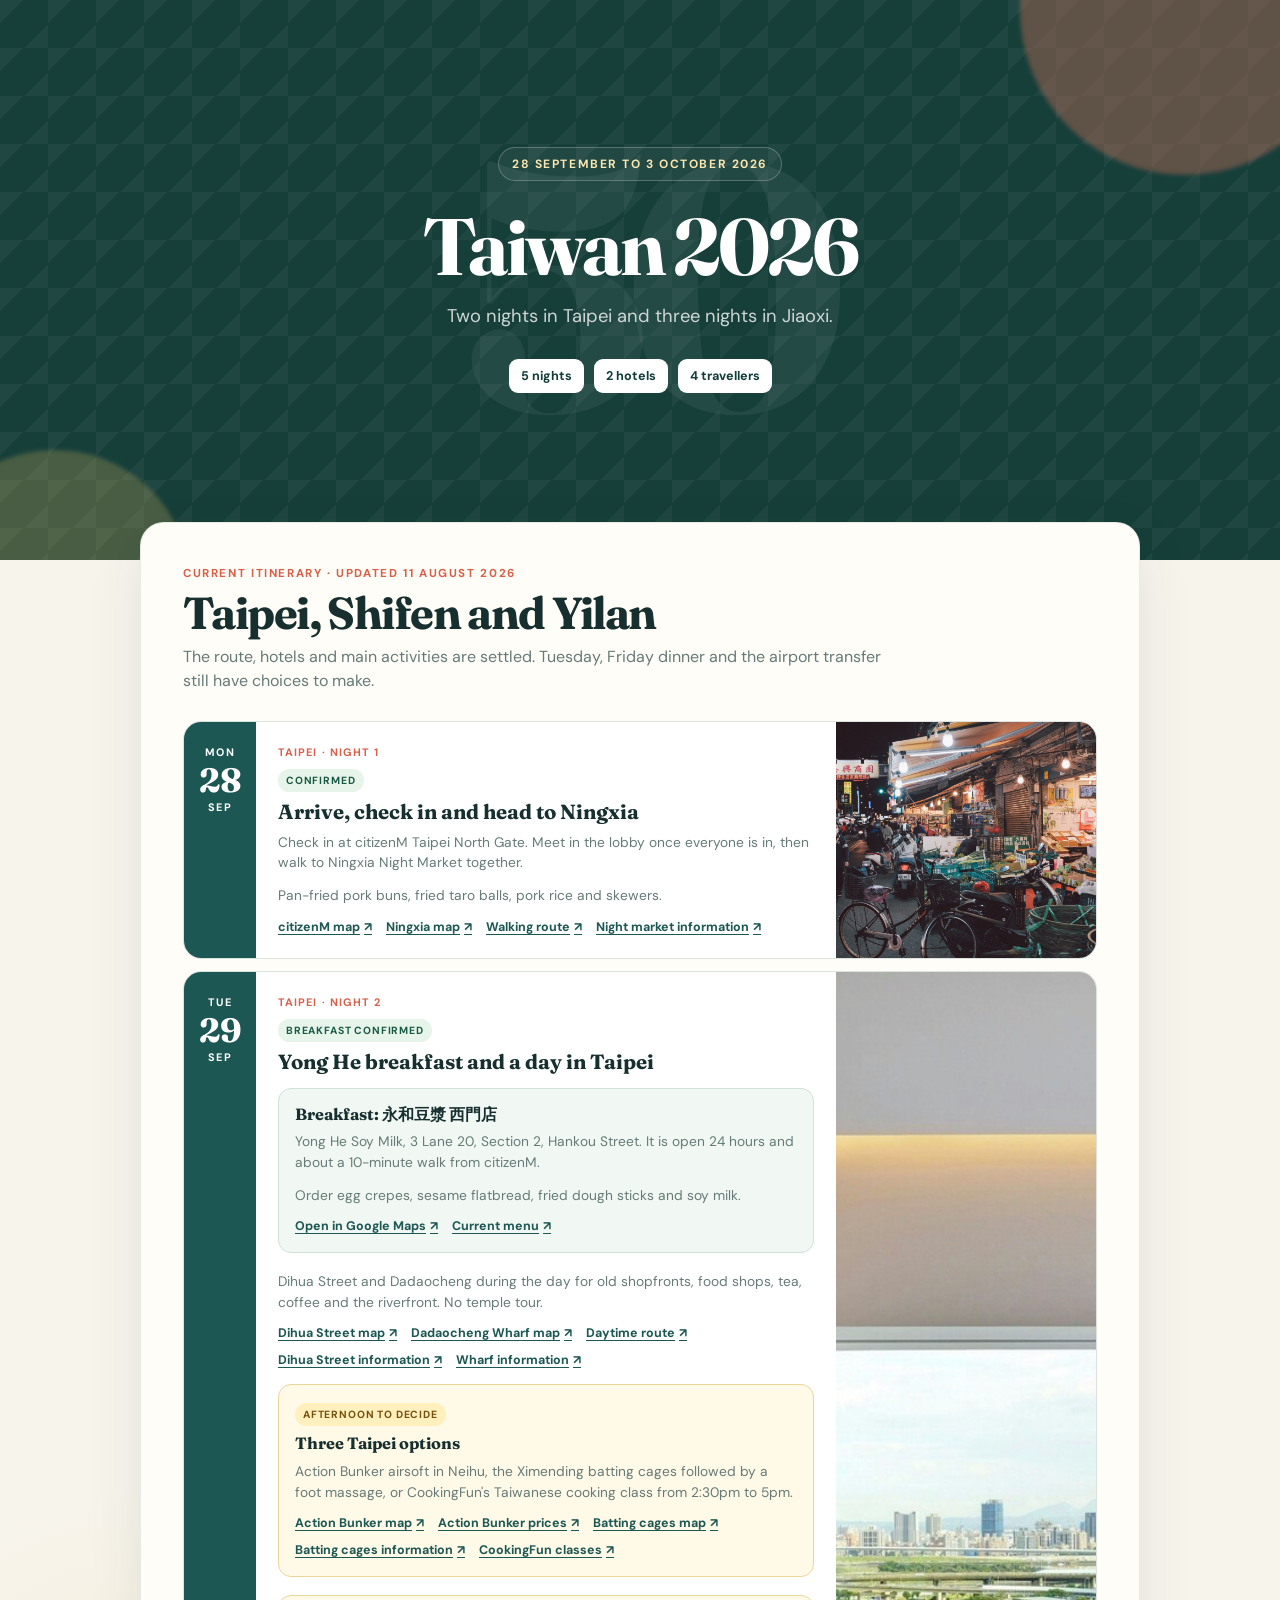
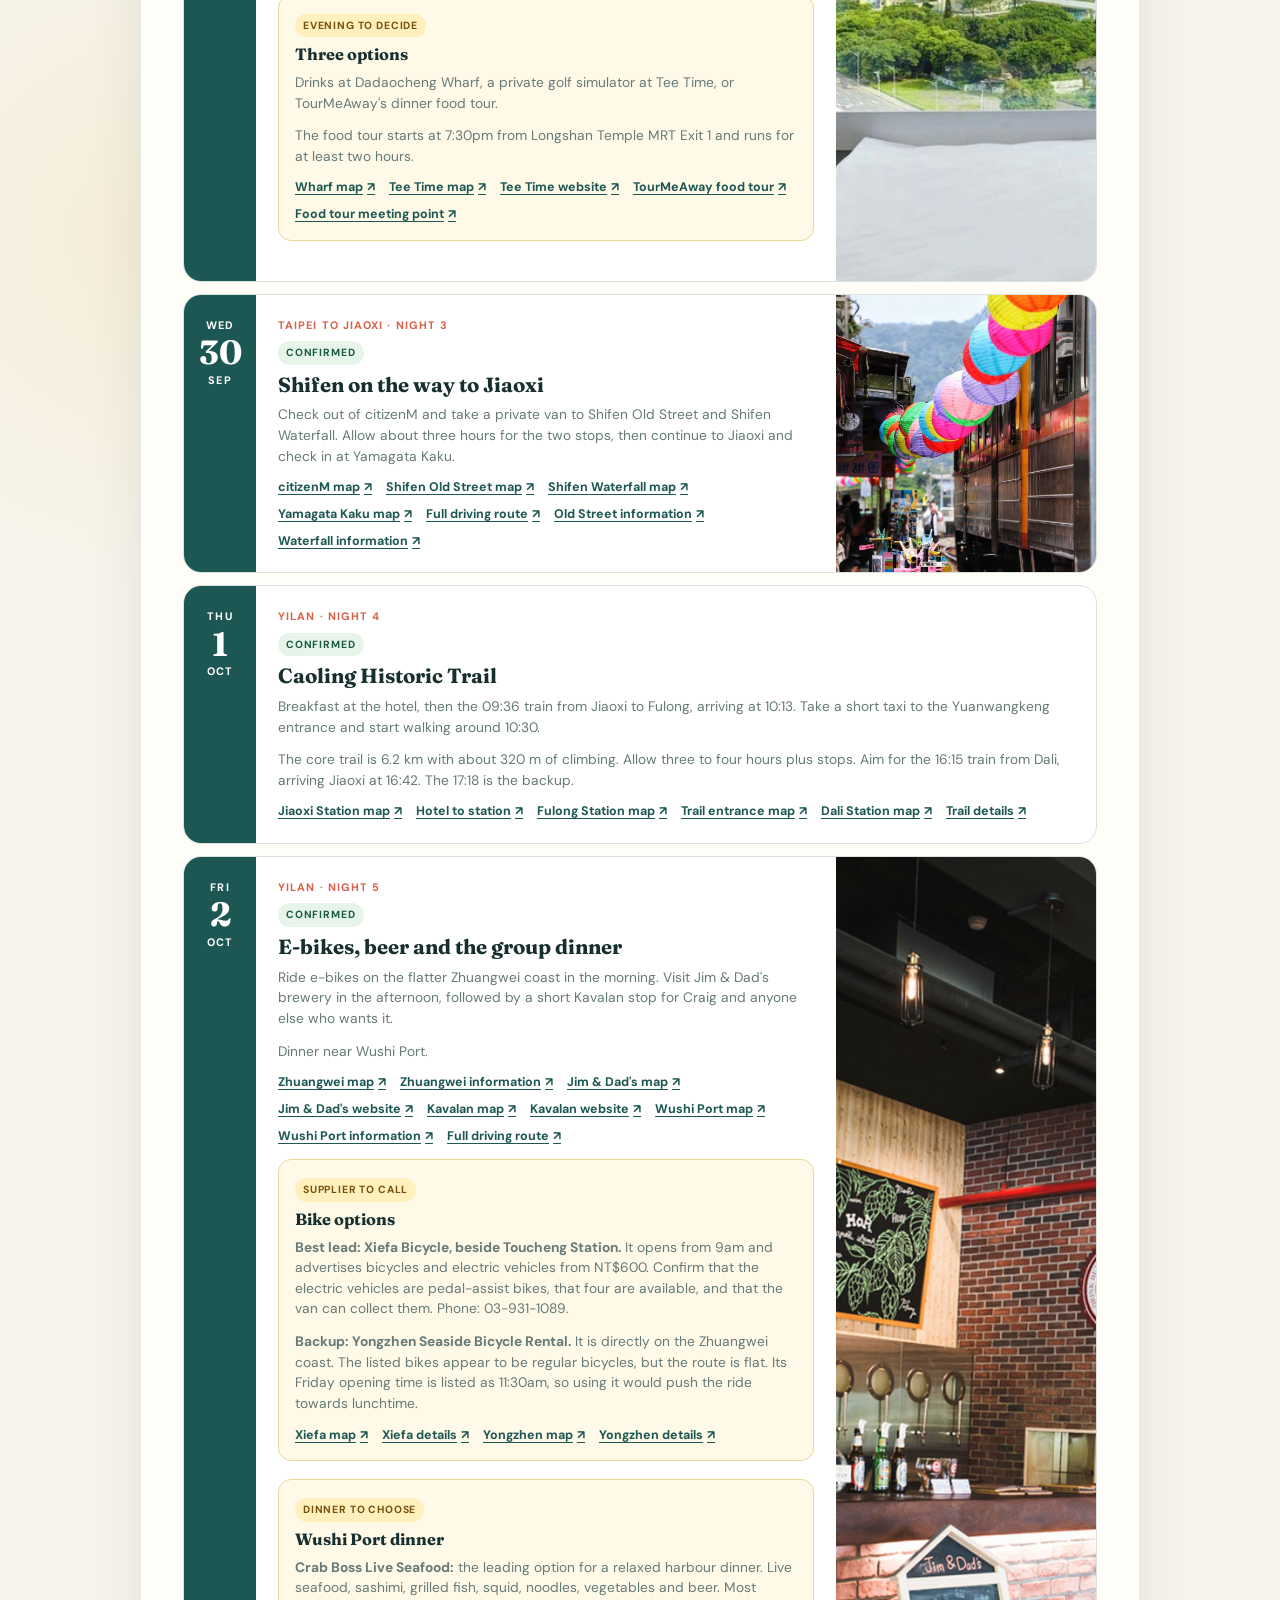
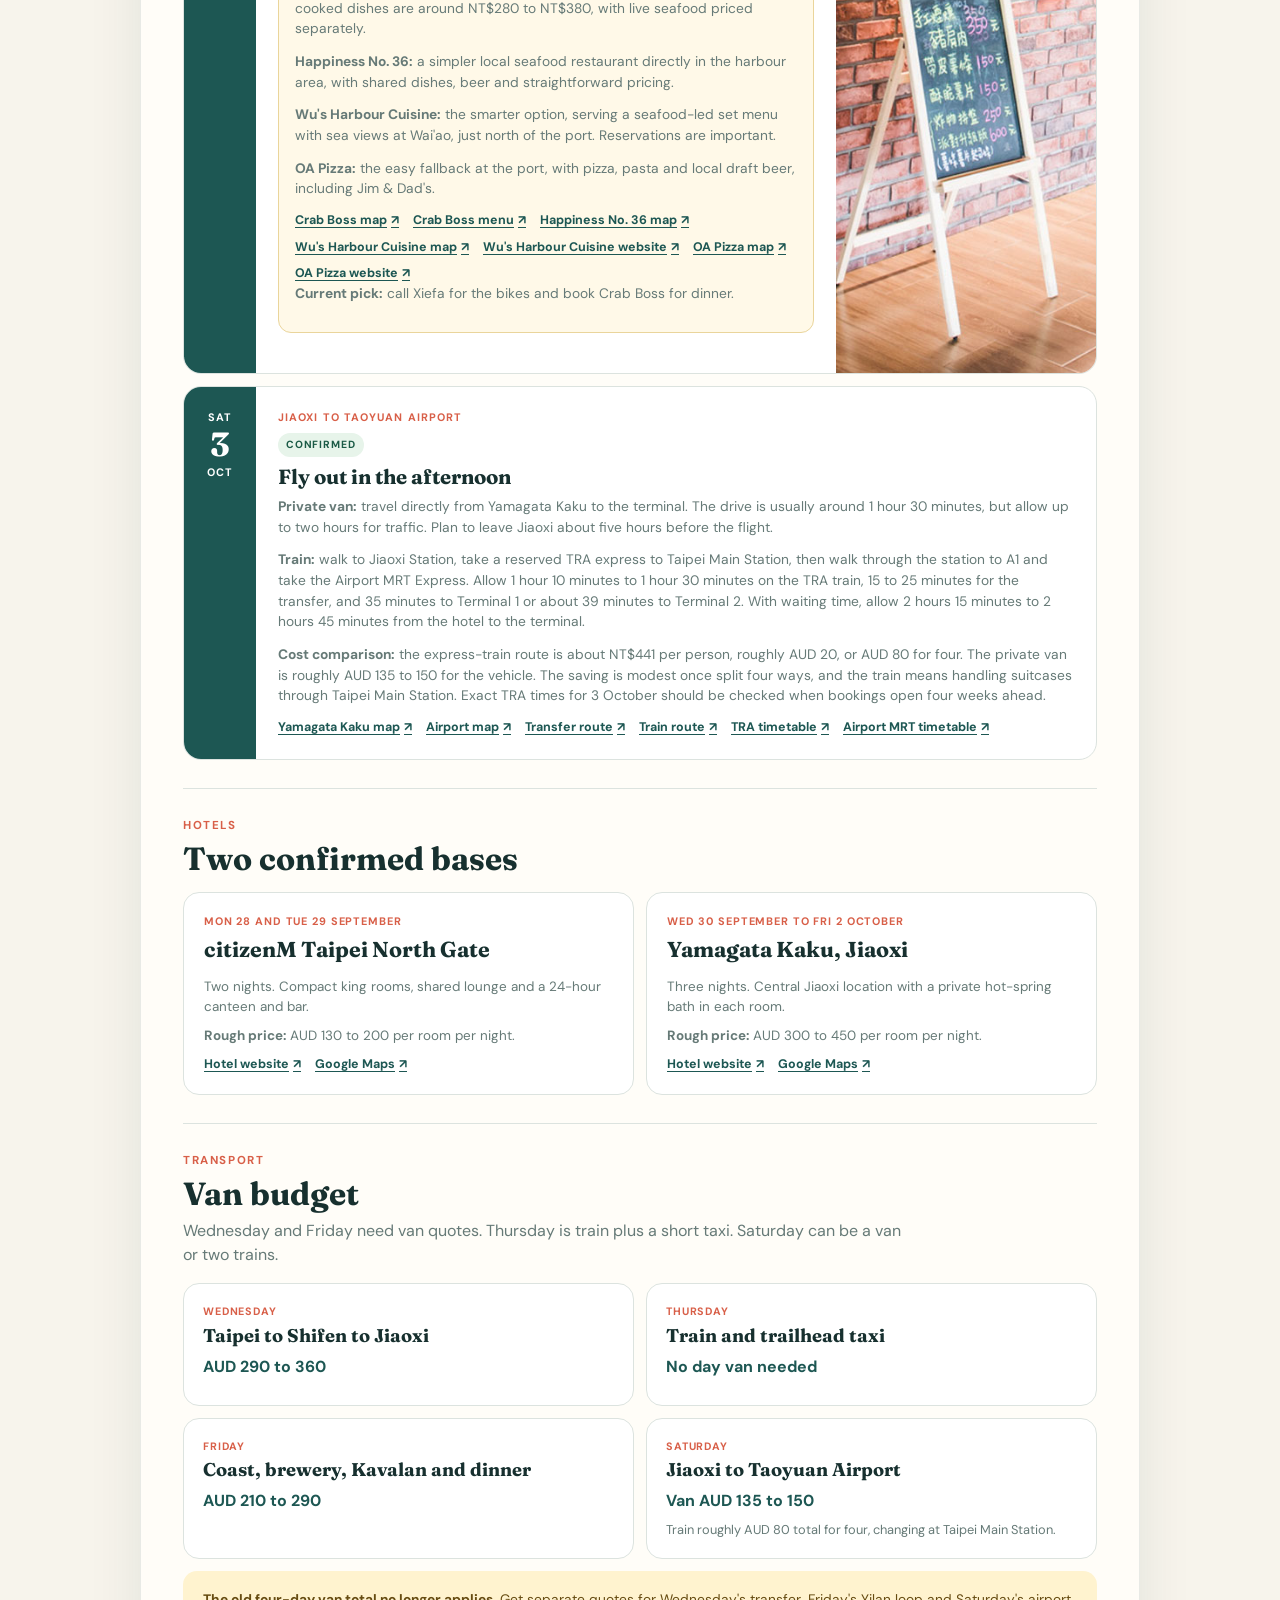
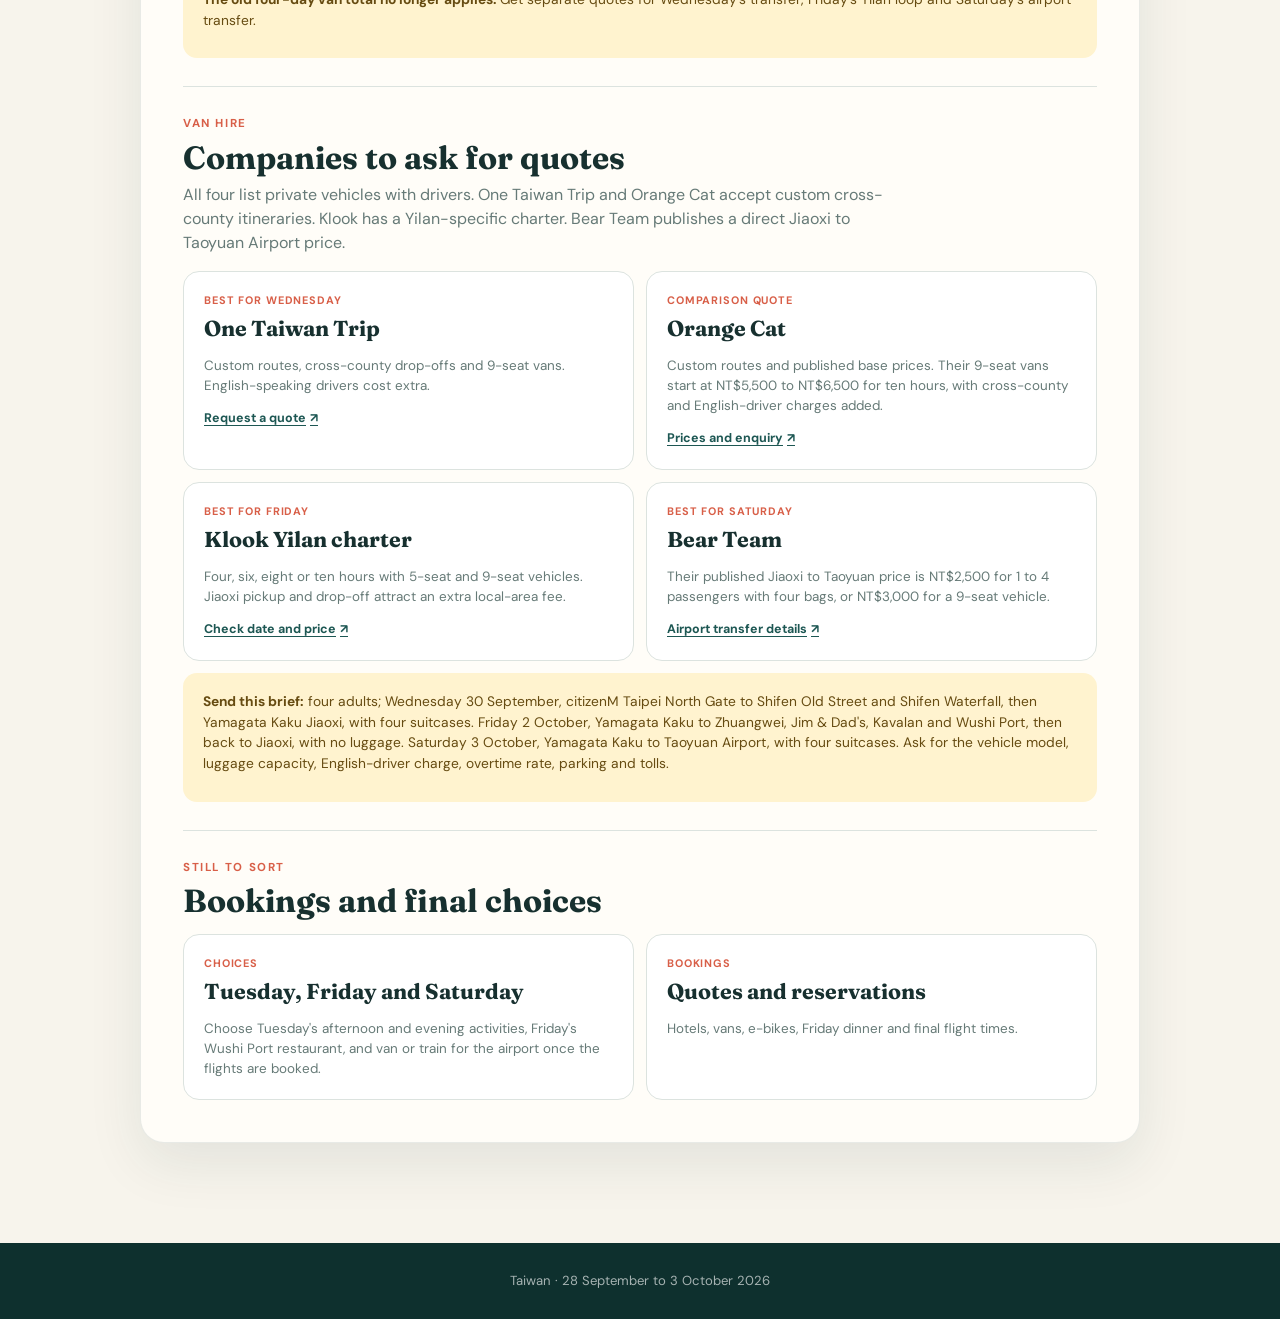
==== itinerary.html @ 62d710e5 "Add itinerary choices and booking leads" ====
<!doctype html>
<html lang="en">
  <head>
    <meta charset="UTF-8" />
    <meta name="viewport" content="width=device-width, initial-scale=1.0" />
    <meta name="description" content="The current itinerary for the Taiwan 50th trip from 28 September to 3 October 2026." />
    <meta name="theme-color" content="#123c3a" />
    <title>Taiwan 2026 | Current Itinerary</title>
    <link rel="preconnect" href="https://fonts.googleapis.com" />
    <link rel="preconnect" href="https://fonts.gstatic.com" crossorigin />
    <link href="https://fonts.googleapis.com/css2?family=DM+Sans:wght@400;500;600;700&family=Fraunces:opsz,wght@9..144,600;9..144,700&display=swap" rel="stylesheet" />
    <link rel="stylesheet" href="/styles.css?v=7" />
  </head>
  <body>
    <header class="hero hero--taiwan hero--itinerary">
      <div class="hero__glow hero__glow--one" aria-hidden="true"></div>
      <div class="hero__glow hero__glow--two" aria-hidden="true"></div>
      <div class="shell hero__content">
        <div class="eyebrow">28 September to 3 October 2026</div>
        <p class="hero__number hero__number--letters" aria-hidden="true">50</p>
        <h1>Taiwan 2026</h1>
        <p class="hero__intro">Two nights in Taipei and three nights in Jiaoxi.</p>
        <div class="hero__meta" role="group" aria-label="Trip details">
          <span>5 nights</span>
          <span>2 hotels</span>
          <span>4 travellers</span>
        </div>
      </div>
    </header>

    <main class="shell main-content main-content--itinerary">
      <section class="plan-intro" aria-labelledby="itinerary-title">
        <div class="plan-intro__heading">
          <span class="question__number">Current itinerary · Updated 11 August 2026</span>
          <h2 id="itinerary-title">Taipei, Shifen and Yilan</h2>
          <p>The route, hotels and main activities are settled. Tuesday, Friday dinner and the airport transfer still have choices to make.</p>
        </div>

        <ol class="day-list">
          <li class="day-card day-card--photo">
            <div class="day-card__date"><span>Mon</span><strong>28</strong><span>Sep</span></div>
            <div class="day-card__body">
              <span class="day-card__place">Taipei · Night 1</span>
              <span class="itinerary-status">Confirmed</span>
              <h3>Arrive, check in and head to Ningxia</h3>
              <p>Check in at citizenM Taipei North Gate. Meet in the lobby once everyone is in, then walk to Ningxia Night Market together.</p>
              <p>Pan-fried pork buns, fried taro balls, pork rice and skewers.</p>
              <div class="link-row">
                <a class="external-link" href="https://www.google.com/maps/search/?api=1&amp;query=citizenM+Taipei+North+Gate" target="_blank" rel="noopener noreferrer">citizenM map <span aria-hidden="true">↗</span></a>
                <a class="external-link" href="https://www.google.com/maps/search/?api=1&amp;query=Ningxia+Night+Market+Taipei" target="_blank" rel="noopener noreferrer">Ningxia map <span aria-hidden="true">↗</span></a>
                <a class="external-link" href="https://www.google.com/maps/dir/?api=1&amp;origin=citizenM+Taipei+North+Gate&amp;destination=Ningxia+Night+Market+Taipei&amp;travelmode=walking" target="_blank" rel="noopener noreferrer">Walking route <span aria-hidden="true">↗</span></a>
                <a class="external-link" href="https://eng.taiwan.net.tw/m1.aspx?sNo=0002040" target="_blank" rel="noopener noreferrer">Night market information <span aria-hidden="true">↗</span></a>
              </div>
            </div>
            <figure class="day-card__photo">
              <img src="/assets/taiwan/taipei-night-market.jpg" alt="A busy Taipei night market" width="1200" height="858" />
            </figure>
          </li>

          <li class="day-card day-card--photo">
            <div class="day-card__date"><span>Tue</span><strong>29</strong><span>Sep</span></div>
            <div class="day-card__body">
              <span class="day-card__place">Taipei · Night 2</span>
              <span class="itinerary-status">Breakfast confirmed</span>
              <h3>Yong He breakfast and a day in Taipei</h3>

              <div class="itinerary-detail itinerary-detail--breakfast">
                <h4>Breakfast: 永和豆漿 西門店</h4>
                <p>Yong He Soy Milk, 3 Lane 20, Section 2, Hankou Street. It is open 24 hours and about a 10-minute walk from citizenM.</p>
                <p>Order egg crepes, sesame flatbread, fried dough sticks and soy milk.</p>
                <div class="link-row">
                  <a class="external-link" href="https://www.google.com/maps/search/?api=1&amp;query=%E6%B0%B8%E5%92%8C%E8%B1%86%E6%BC%BF+%E8%A5%BF%E9%96%80%E5%BA%97" target="_blank" rel="noopener noreferrer">
                    Open in Google Maps <span aria-hidden="true">↗</span><span class="sr-only"> (opens in a new tab)</span>
                  </a>
                  <a class="external-link" href="https://www.ubereats.com/tw/store/%E6%B0%B8%E5%92%8C%E8%B1%86%E6%BC%BF-%E8%A5%BF%E9%96%80%E5%BA%97/CWiDJYRsVhGOdaRRmw8zZQ" target="_blank" rel="noopener noreferrer">
                    Current menu <span aria-hidden="true">↗</span><span class="sr-only"> (opens in a new tab)</span>
                  </a>
                </div>
              </div>

              <p>Dihua Street and Dadaocheng during the day for old shopfronts, food shops, tea, coffee and the riverfront. No temple tour.</p>
              <div class="link-row">
                <a class="external-link" href="https://www.google.com/maps/search/?api=1&amp;query=Dihua+Street+Taipei" target="_blank" rel="noopener noreferrer">Dihua Street map <span aria-hidden="true">↗</span></a>
                <a class="external-link" href="https://www.google.com/maps/search/?api=1&amp;query=Dadaocheng+Wharf+Taipei" target="_blank" rel="noopener noreferrer">Dadaocheng Wharf map <span aria-hidden="true">↗</span></a>
                <a class="external-link" href="https://www.google.com/maps/dir/?api=1&amp;origin=%E6%B0%B8%E5%92%8C%E8%B1%86%E6%BC%BF+%E8%A5%BF%E9%96%80%E5%BA%97&amp;destination=Dadaocheng+Wharf+Taipei&amp;waypoints=Dihua+Street+Taipei&amp;travelmode=walking" target="_blank" rel="noopener noreferrer">Daytime route <span aria-hidden="true">↗</span></a>
                <a class="external-link" href="https://travel.taipei/en/attraction/details/1686" target="_blank" rel="noopener noreferrer">Dihua Street information <span aria-hidden="true">↗</span></a>
                <a class="external-link" href="https://www.travel.taipei/en/attraction/details/426" target="_blank" rel="noopener noreferrer">Wharf information <span aria-hidden="true">↗</span></a>
              </div>

              <div class="itinerary-detail itinerary-detail--open">
                <span class="itinerary-status itinerary-status--open">Afternoon to decide</span>
                <h4>Three Taipei options</h4>
                <p>Action Bunker airsoft in Neihu, the Ximending batting cages followed by a foot massage, or CookingFun's Taiwanese cooking class from 2:30pm to 5pm.</p>
                <div class="link-row">
                  <a class="external-link" href="https://www.google.com/maps/search/?api=1&amp;query=Action+Bunker+Airsoft+Arena+Taipei" target="_blank" rel="noopener noreferrer">Action Bunker map <span aria-hidden="true">↗</span></a>
                  <a class="external-link" href="https://www.actairsoft.com/price" target="_blank" rel="noopener noreferrer">Action Bunker prices <span aria-hidden="true">↗</span></a>
                  <a class="external-link" href="https://www.google.com/maps/search/?api=1&amp;query=Ximending+batting+cages+Taipei" target="_blank" rel="noopener noreferrer">Batting cages map <span aria-hidden="true">↗</span></a>
                  <a class="external-link" href="https://www.travel.taipei/en/pictorial/article/64875" target="_blank" rel="noopener noreferrer">Batting cages information <span aria-hidden="true">↗</span></a>
                  <a class="external-link" href="https://en.cookingfuntaiwan.com/" target="_blank" rel="noopener noreferrer">CookingFun classes <span aria-hidden="true">↗</span></a>
                </div>
              </div>

              <div class="itinerary-detail itinerary-detail--open">
                <span class="itinerary-status itinerary-status--open">Evening to decide</span>
                <h4>Three options</h4>
                <p>Drinks at Dadaocheng Wharf, a private golf simulator at Tee Time, or TourMeAway's dinner food tour.</p>
                <p>The food tour starts at 7:30pm from Longshan Temple MRT Exit 1 and runs for at least two hours.</p>
                <div class="link-row">
                  <a class="external-link" href="https://www.google.com/maps/search/?api=1&amp;query=Dadaocheng+Wharf+Taipei" target="_blank" rel="noopener noreferrer">Wharf map <span aria-hidden="true">↗</span></a>
                  <a class="external-link" href="https://www.google.com/maps/search/?api=1&amp;query=Tee+Time+Golf+Taipei" target="_blank" rel="noopener noreferrer">Tee Time map <span aria-hidden="true">↗</span></a>
                  <a class="external-link" href="https://www.teetime-asia.com/" target="_blank" rel="noopener noreferrer">Tee Time website <span aria-hidden="true">↗</span></a>
                  <a class="external-link" href="https://www.tourmeaway.com/tours/foodtour" target="_blank" rel="noopener noreferrer">TourMeAway food tour <span aria-hidden="true">↗</span></a>
                  <a class="external-link" href="https://www.google.com/maps/search/?api=1&amp;query=Longshan+Temple+MRT+Station+Exit+1+Taipei" target="_blank" rel="noopener noreferrer">Food tour meeting point <span aria-hidden="true">↗</span></a>
                </div>
              </div>
            </div>
            <figure class="day-card__photo">
              <img src="/assets/taiwan/itinerary/citizenm-taipei.jpg" alt="A room with a city view at citizenM Taipei North Gate" width="1200" height="800" loading="lazy" />
            </figure>
          </li>

          <li class="day-card day-card--photo">
            <div class="day-card__date"><span>Wed</span><strong>30</strong><span>Sep</span></div>
            <div class="day-card__body">
              <span class="day-card__place">Taipei to Jiaoxi · Night 3</span>
              <span class="itinerary-status">Confirmed</span>
              <h3>Shifen on the way to Jiaoxi</h3>
              <p>Check out of citizenM and take a private van to Shifen Old Street and Shifen Waterfall. Allow about three hours for the two stops, then continue to Jiaoxi and check in at Yamagata Kaku.</p>
              <div class="link-row">
                <a class="external-link" href="https://www.google.com/maps/search/?api=1&amp;query=citizenM+Taipei+North+Gate" target="_blank" rel="noopener noreferrer">citizenM map <span aria-hidden="true">↗</span></a>
                <a class="external-link" href="https://www.google.com/maps/search/?api=1&amp;query=Shifen+Old+Street+Taiwan" target="_blank" rel="noopener noreferrer">Shifen Old Street map <span aria-hidden="true">↗</span></a>
                <a class="external-link" href="https://www.google.com/maps/search/?api=1&amp;query=Shifen+Waterfall+Taiwan" target="_blank" rel="noopener noreferrer">Shifen Waterfall map <span aria-hidden="true">↗</span></a>
                <a class="external-link" href="https://www.google.com/maps/search/?api=1&amp;query=Yamagata+Kaku+Hotel+Spa+Jiaoxi" target="_blank" rel="noopener noreferrer">Yamagata Kaku map <span aria-hidden="true">↗</span></a>
                <a class="external-link" href="https://www.google.com/maps/dir/?api=1&amp;origin=citizenM+Taipei+North+Gate&amp;destination=Yamagata+Kaku+Hotel+Spa+Jiaoxi&amp;waypoints=Shifen+Old+Street+Taiwan%7CShifen+Waterfall+Taiwan&amp;travelmode=driving" target="_blank" rel="noopener noreferrer">Full driving route <span aria-hidden="true">↗</span></a>
                <a class="external-link" href="https://newtaipei.travel/en/attractions/detail/111989" target="_blank" rel="noopener noreferrer">Old Street information <span aria-hidden="true">↗</span></a>
                <a class="external-link" href="https://newtaipei.travel/en/Attractions/Detail/111592" target="_blank" rel="noopener noreferrer">Waterfall information <span aria-hidden="true">↗</span></a>
              </div>
            </div>
            <figure class="day-card__photo">
              <img src="/assets/taiwan/itinerary/shifen-old-street.jpg" alt="A train passing the shops of Shifen Old Street" width="1568" height="1044" loading="lazy" />
            </figure>
          </li>

          <li class="day-card">
            <div class="day-card__date"><span>Thu</span><strong>1</strong><span>Oct</span></div>
            <div class="day-card__body">
              <span class="day-card__place">Yilan · Night 4</span>
              <span class="itinerary-status">Confirmed</span>
              <h3>Caoling Historic Trail</h3>
              <p>Breakfast at the hotel, then the 09:36 train from Jiaoxi to Fulong, arriving at 10:13. Take a short taxi to the Yuanwangkeng entrance and start walking around 10:30.</p>
              <p>The core trail is 6.2 km with about 320 m of climbing. Allow three to four hours plus stops. Aim for the 16:15 train from Dali, arriving Jiaoxi at 16:42. The 17:18 is the backup.</p>
              <div class="link-row">
                <a class="external-link" href="https://www.google.com/maps/search/?api=1&amp;query=Jiaoxi+Train+Station" target="_blank" rel="noopener noreferrer">Jiaoxi Station map <span aria-hidden="true">↗</span></a>
                <a class="external-link" href="https://www.google.com/maps/dir/?api=1&amp;origin=Yamagata+Kaku+Hotel+Spa+Jiaoxi&amp;destination=Jiaoxi+Train+Station&amp;travelmode=walking" target="_blank" rel="noopener noreferrer">Hotel to station <span aria-hidden="true">↗</span></a>
                <a class="external-link" href="https://www.google.com/maps/search/?api=1&amp;query=Fulong+Train+Station+Taiwan" target="_blank" rel="noopener noreferrer">Fulong Station map <span aria-hidden="true">↗</span></a>
                <a class="external-link" href="https://www.google.com/maps/search/?api=1&amp;query=Yuanwangkeng+Caoling+Historic+Trail+Entrance" target="_blank" rel="noopener noreferrer">Trail entrance map <span aria-hidden="true">↗</span></a>
                <a class="external-link" href="https://www.google.com/maps/search/?api=1&amp;query=Dali+Train+Station+Yilan+Taiwan" target="_blank" rel="noopener noreferrer">Dali Station map <span aria-hidden="true">↗</span></a>
                <a class="external-link" href="https://danlantrail.necoast-nsa.gov.tw/Trails-Content.aspx?a=2900&amp;fromCnt=0&amp;l=2&amp;listid=3270" target="_blank" rel="noopener noreferrer">Trail details <span aria-hidden="true">↗</span></a>
              </div>
            </div>
          </li>

          <li class="day-card day-card--photo">
            <div class="day-card__date"><span>Fri</span><strong>2</strong><span>Oct</span></div>
            <div class="day-card__body">
              <span class="day-card__place">Yilan · Night 5</span>
              <span class="itinerary-status">Confirmed</span>
              <h3>E-bikes, beer and the group dinner</h3>
              <p>Ride e-bikes on the flatter Zhuangwei coast in the morning. Visit Jim &amp; Dad's brewery in the afternoon, followed by a short Kavalan stop for Craig and anyone else who wants it.</p>
              <p>Dinner near Wushi Port.</p>
              <div class="link-row">
                <a class="external-link" href="https://www.google.com/maps/search/?api=1&amp;query=Zhuangwei+Sand+Dune+Tourism+Service+Park" target="_blank" rel="noopener noreferrer">Zhuangwei map <span aria-hidden="true">↗</span></a>
                <a class="external-link" href="https://eng.taiwan.net.tw/m1.aspx?id=A12-00488&amp;sNo=0000208" target="_blank" rel="noopener noreferrer">Zhuangwei information <span aria-hidden="true">↗</span></a>
                <a class="external-link" href="https://www.google.com/maps/search/?api=1&amp;query=Jim+and+Dad%27s+Brewing+Company+Yilan" target="_blank" rel="noopener noreferrer">Jim &amp; Dad's map <span aria-hidden="true">↗</span></a>
                <a class="external-link" href="https://janddbrewing.com/" target="_blank" rel="noopener noreferrer">Jim &amp; Dad's website <span aria-hidden="true">↗</span></a>
                <a class="external-link" href="https://www.google.com/maps/search/?api=1&amp;query=Kavalan+Whisky+Distillery+Yilan" target="_blank" rel="noopener noreferrer">Kavalan map <span aria-hidden="true">↗</span></a>
                <a class="external-link" href="https://www.kavalanwhisky.com/en/index.php" target="_blank" rel="noopener noreferrer">Kavalan website <span aria-hidden="true">↗</span></a>
                <a class="external-link" href="https://www.google.com/maps/search/?api=1&amp;query=Wushi+Harbor+Yilan" target="_blank" rel="noopener noreferrer">Wushi Port map <span aria-hidden="true">↗</span></a>
                <a class="external-link" href="https://eng.taiwan.net.tw/m1.aspx?id=A12-00478&amp;sNo=0002106" target="_blank" rel="noopener noreferrer">Wushi Port information <span aria-hidden="true">↗</span></a>
                <a class="external-link" href="https://www.google.com/maps/dir/?api=1&amp;origin=Yamagata+Kaku+Hotel+Spa+Jiaoxi&amp;destination=Yamagata+Kaku+Hotel+Spa+Jiaoxi&amp;waypoints=Zhuangwei+Sand+Dune+Tourism+Service+Park%7CJim+and+Dad%27s+Brewing+Company+Yilan%7CKavalan+Whisky+Distillery+Yilan%7CWushi+Harbor+Yilan&amp;travelmode=driving" target="_blank" rel="noopener noreferrer">Full driving route <span aria-hidden="true">↗</span></a>
              </div>

              <div class="itinerary-detail itinerary-detail--open">
                <span class="itinerary-status itinerary-status--open">Supplier to call</span>
                <h4>Bike options</h4>
                <p><strong>Best lead: Xiefa Bicycle, beside Toucheng Station.</strong> It opens from 9am and advertises bicycles and electric vehicles from NT$600. Confirm that the electric vehicles are pedal-assist bikes, that four are available, and that the van can collect them. Phone: 03-931-1089.</p>
                <p><strong>Backup: Yongzhen Seaside Bicycle Rental.</strong> It is directly on the Zhuangwei coast. The listed bikes appear to be regular bicycles, but the route is flat. Its Friday opening time is listed as 11:30am, so using it would push the ride towards lunchtime.</p>
                <div class="link-row">
                  <a class="external-link" href="https://www.google.com/maps/search/?api=1&amp;query=%E5%8D%94%E7%99%BC%E8%87%AA%E8%A1%8C%E8%BB%8A+%E9%A0%AD%E5%9F%8E" target="_blank" rel="noopener noreferrer">Xiefa map <span aria-hidden="true">↗</span></a>
                  <a class="external-link" href="https://media.taiwan.net.tw/zh-tw/portal/travel/details/tourismservicesite_a15010000h_000252" target="_blank" rel="noopener noreferrer">Xiefa details <span aria-hidden="true">↗</span></a>
                  <a class="external-link" href="https://www.google.com/maps/search/?api=1&amp;query=%E6%B0%B8%E9%8E%AE%E6%B5%B7%E9%82%8A%E5%B0%8F%E5%BA%97+%E8%85%B3%E8%B8%8F%E8%BB%8A%E5%87%BA%E7%A7%9F" target="_blank" rel="noopener noreferrer">Yongzhen map <span aria-hidden="true">↗</span></a>
                  <a class="external-link" href="https://www.funliday.com/pois/26954479?hl=zh_tw" target="_blank" rel="noopener noreferrer">Yongzhen details <span aria-hidden="true">↗</span></a>
                </div>
              </div>

              <div class="itinerary-detail itinerary-detail--open">
                <span class="itinerary-status itinerary-status--open">Dinner to choose</span>
                <h4>Wushi Port dinner</h4>
                <p><strong>Crab Boss Live Seafood:</strong> the leading option for a relaxed harbour dinner. Live seafood, sashimi, grilled fish, squid, noodles, vegetables and beer. Most cooked dishes are around NT$280 to NT$380, with live seafood priced separately.</p>
                <p><strong>Happiness No. 36:</strong> a simpler local seafood restaurant directly in the harbour area, with shared dishes, beer and straightforward pricing.</p>
                <p><strong>Wu's Harbour Cuisine:</strong> the smarter option, serving a seafood-led set menu with sea views at Wai'ao, just north of the port. Reservations are important.</p>
                <p><strong>OA Pizza:</strong> the easy fallback at the port, with pizza, pasta and local draft beer, including Jim &amp; Dad's.</p>
                <div class="link-row">
                  <a class="external-link" href="https://www.google.com/maps/search/?api=1&amp;query=%E8%9F%B9%E8%80%81%E9%97%86%E6%B4%BB%E6%B5%B7%E9%AE%AE+%E7%83%8F%E7%9F%B3%E6%B8%AF" target="_blank" rel="noopener noreferrer">Crab Boss map <span aria-hidden="true">↗</span></a>
                  <a class="external-link" href="https://pekoblog.tw/seafoodyu/" target="_blank" rel="noopener noreferrer">Crab Boss menu <span aria-hidden="true">↗</span></a>
                  <a class="external-link" href="https://www.google.com/maps/search/?api=1&amp;query=%E5%B9%B8%E7%A6%8F36%E8%99%9F%E6%B5%B7%E9%AE%AE%E9%A4%90%E5%BB%B3" target="_blank" rel="noopener noreferrer">Happiness No. 36 map <span aria-hidden="true">↗</span></a>
                  <a class="external-link" href="https://www.google.com/maps/search/?api=1&amp;query=%E4%BC%8D%E5%8F%82%E6%B8%AF%E6%B5%B7%E5%BB%9A%E6%96%99%E7%90%86" target="_blank" rel="noopener noreferrer">Wu's Harbour Cuisine map <span aria-hidden="true">↗</span></a>
                  <a class="external-link" href="https://wusharbour.weebly.com/" target="_blank" rel="noopener noreferrer">Wu's Harbour Cuisine website <span aria-hidden="true">↗</span></a>
                  <a class="external-link" href="https://www.google.com/maps/search/?api=1&amp;query=OA+Pizza+Toucheng" target="_blank" rel="noopener noreferrer">OA Pizza map <span aria-hidden="true">↗</span></a>
                  <a class="external-link" href="https://www.oahotels.com.tw/facility-detail/1/" target="_blank" rel="noopener noreferrer">OA Pizza website <span aria-hidden="true">↗</span></a>
                </div>
                <p><strong>Current pick:</strong> call Xiefa for the bikes and book Crab Boss for dinner.</p>
              </div>
            </div>
            <figure class="day-card__photo">
              <img src="/assets/taiwan/itinerary/jim-and-dads.jpg" alt="The taproom at Jim and Dad's brewery" width="1920" height="1279" loading="lazy" />
            </figure>
          </li>

          <li class="day-card">
            <div class="day-card__date"><span>Sat</span><strong>3</strong><span>Oct</span></div>
            <div class="day-card__body">
              <span class="day-card__place">Jiaoxi to Taoyuan Airport</span>
              <span class="itinerary-status">Confirmed</span>
              <h3>Fly out in the afternoon</h3>
              <p><strong>Private van:</strong> travel directly from Yamagata Kaku to the terminal. The drive is usually around 1 hour 30 minutes, but allow up to two hours for traffic. Plan to leave Jiaoxi about five hours before the flight.</p>
              <p><strong>Train:</strong> walk to Jiaoxi Station, take a reserved TRA express to Taipei Main Station, then walk through the station to A1 and take the Airport MRT Express. Allow 1 hour 10 minutes to 1 hour 30 minutes on the TRA train, 15 to 25 minutes for the transfer, and 35 minutes to Terminal 1 or about 39 minutes to Terminal 2. With waiting time, allow 2 hours 15 minutes to 2 hours 45 minutes from the hotel to the terminal.</p>
              <p><strong>Cost comparison:</strong> the express-train route is about NT$441 per person, roughly AUD 20, or AUD 80 for four. The private van is roughly AUD 135 to 150 for the vehicle. The saving is modest once split four ways, and the train means handling suitcases through Taipei Main Station. Exact TRA times for 3 October should be checked when bookings open four weeks ahead.</p>
              <div class="link-row">
                <a class="external-link" href="https://www.google.com/maps/search/?api=1&amp;query=Yamagata+Kaku+Hotel+Spa+Jiaoxi" target="_blank" rel="noopener noreferrer">Yamagata Kaku map <span aria-hidden="true">↗</span></a>
                <a class="external-link" href="https://www.google.com/maps/search/?api=1&amp;query=Taiwan+Taoyuan+International+Airport" target="_blank" rel="noopener noreferrer">Airport map <span aria-hidden="true">↗</span></a>
                <a class="external-link" href="https://www.google.com/maps/dir/?api=1&amp;origin=Yamagata+Kaku+Hotel+Spa+Jiaoxi&amp;destination=Taiwan+Taoyuan+International+Airport&amp;travelmode=driving" target="_blank" rel="noopener noreferrer">Transfer route <span aria-hidden="true">↗</span></a>
                <a class="external-link" href="https://www.google.com/maps/dir/?api=1&amp;origin=Yamagata+Kaku+Hotel+Spa+Jiaoxi&amp;destination=Taiwan+Taoyuan+International+Airport&amp;travelmode=transit" target="_blank" rel="noopener noreferrer">Train route <span aria-hidden="true">↗</span></a>
                <a class="external-link" href="https://tip.railway.gov.tw/tra-tip-web/tip/tip001/tip112/gobytime?lang=EN_US" target="_blank" rel="noopener noreferrer">TRA timetable <span aria-hidden="true">↗</span></a>
                <a class="external-link" href="https://www.tymetro.com.tw/tymetro-new/en/_pages/travel-guide/timetable.php" target="_blank" rel="noopener noreferrer">Airport MRT timetable <span aria-hidden="true">↗</span></a>
              </div>
            </div>
          </li>
        </ol>

        <section class="stay-plan" aria-labelledby="hotels-title">
          <div class="stay-plan__heading">
            <span class="question__number">Hotels</span>
            <h3 id="hotels-title">Two confirmed bases</h3>
          </div>
          <div class="stay-plan__grid">
            <article class="stay-block">
              <span class="stay-block__nights">Mon 28 and Tue 29 September</span>
              <h4>citizenM Taipei North Gate</h4>
              <p>Two nights. Compact king rooms, shared lounge and a 24-hour canteen and bar.</p>
              <p><strong>Rough price:</strong> AUD 130 to 200 per room per night.</p>
              <div class="link-row">
                <a class="external-link" href="https://www.marriott.com/en-us/hotels/tpecm-citizenm-taipei-north-gate/" target="_blank" rel="noopener noreferrer">Hotel website <span aria-hidden="true">↗</span></a>
                <a class="external-link" href="https://www.google.com/maps/search/?api=1&amp;query=citizenM+Taipei+North+Gate" target="_blank" rel="noopener noreferrer">Google Maps <span aria-hidden="true">↗</span></a>
              </div>
            </article>
            <article class="stay-block">
              <span class="stay-block__nights">Wed 30 September to Fri 2 October</span>
              <h4>Yamagata Kaku, Jiaoxi</h4>
              <p>Three nights. Central Jiaoxi location with a private hot-spring bath in each room.</p>
              <p><strong>Rough price:</strong> AUD 300 to 450 per room per night.</p>
              <div class="link-row">
                <a class="external-link" href="https://www.yamagatakaku.com.tw/Home/index?LangCode=en" target="_blank" rel="noopener noreferrer">Hotel website <span aria-hidden="true">↗</span></a>
                <a class="external-link" href="https://www.google.com/maps/search/?api=1&amp;query=Yamagata+Kaku+Hotel+Spa+Jiaoxi" target="_blank" rel="noopener noreferrer">Google Maps <span aria-hidden="true">↗</span></a>
              </div>
            </article>
          </div>
        </section>

        <section class="transport-costs" aria-labelledby="transport-title">
          <div class="transport-costs__heading">
            <span class="question__number">Transport</span>
            <h3 id="transport-title">Van budget</h3>
            <p>Wednesday and Friday need van quotes. Thursday is train plus a short taxi. Saturday can be a van or two trains.</p>
          </div>
          <div class="transport-costs__grid">
            <article class="transport-cost">
              <span class="transport-cost__day">Wednesday</span>
              <h4>Taipei to Shifen to Jiaoxi</h4>
              <strong class="transport-cost__price">AUD 290 to 360</strong>
            </article>
            <article class="transport-cost">
              <span class="transport-cost__day">Thursday</span>
              <h4>Train and trailhead taxi</h4>
              <strong class="transport-cost__price">No day van needed</strong>
            </article>
            <article class="transport-cost">
              <span class="transport-cost__day">Friday</span>
              <h4>Coast, brewery, Kavalan and dinner</h4>
              <strong class="transport-cost__price">AUD 210 to 290</strong>
            </article>
            <article class="transport-cost">
              <span class="transport-cost__day">Saturday</span>
              <h4>Jiaoxi to Taoyuan Airport</h4>
              <strong class="transport-cost__price">Van AUD 135 to 150</strong>
              <p>Train roughly AUD 80 total for four, changing at Taipei Main Station.</p>
            </article>
          </div>
          <div class="transport-total">
            <p><strong>The old four-day van total no longer applies.</strong> Get separate quotes for Wednesday's transfer, Friday's Yilan loop and Saturday's airport transfer.</p>
          </div>
        </section>

        <section class="stay-plan" aria-labelledby="van-hire-title">
          <div class="stay-plan__heading">
            <span class="question__number">Van hire</span>
            <h3 id="van-hire-title">Companies to ask for quotes</h3>
            <p>All four list private vehicles with drivers. One Taiwan Trip and Orange Cat accept custom cross-county itineraries. Klook has a Yilan-specific charter. Bear Team publishes a direct Jiaoxi to Taoyuan Airport price.</p>
          </div>
          <div class="stay-plan__grid">
            <article class="stay-block">
              <span class="stay-block__nights">Best for Wednesday</span>
              <h4>One Taiwan Trip</h4>
              <p>Custom routes, cross-county drop-offs and 9-seat vans. English-speaking drivers cost extra.</p>
              <a class="external-link" href="https://guide.taiwantourcar.com/en/" target="_blank" rel="noopener noreferrer">Request a quote <span aria-hidden="true">↗</span></a>
            </article>
            <article class="stay-block">
              <span class="stay-block__nights">Comparison quote</span>
              <h4>Orange Cat</h4>
              <p>Custom routes and published base prices. Their 9-seat vans start at NT$5,500 to NT$6,500 for ten hours, with cross-county and English-driver charges added.</p>
              <a class="external-link" href="https://tttrips.com/en/theme/chartered_car/32" target="_blank" rel="noopener noreferrer">Prices and enquiry <span aria-hidden="true">↗</span></a>
            </article>
            <article class="stay-block">
              <span class="stay-block__nights">Best for Friday</span>
              <h4>Klook Yilan charter</h4>
              <p>Four, six, eight or ten hours with 5-seat and 9-seat vehicles. Jiaoxi pickup and drop-off attract an extra local-area fee.</p>
              <a class="external-link" href="https://www.klook.com/en-SG/activity/85409-yilan-private-car-charter/" target="_blank" rel="noopener noreferrer">Check date and price <span aria-hidden="true">↗</span></a>
            </article>
            <article class="stay-block">
              <span class="stay-block__nights">Best for Saturday</span>
              <h4>Bear Team</h4>
              <p>Their published Jiaoxi to Taoyuan price is NT$2,500 for 1 to 4 passengers with four bags, or NT$3,000 for a 9-seat vehicle.</p>
              <a class="external-link" href="https://www.ss687.com.tw/en/airport.html" target="_blank" rel="noopener noreferrer">Airport transfer details <span aria-hidden="true">↗</span></a>
            </article>
          </div>

          <div class="transport-total">
            <p><strong>Send this brief:</strong> four adults; Wednesday 30 September, citizenM Taipei North Gate to Shifen Old Street and Shifen Waterfall, then Yamagata Kaku Jiaoxi, with four suitcases. Friday 2 October, Yamagata Kaku to Zhuangwei, Jim &amp; Dad's, Kavalan and Wushi Port, then back to Jiaoxi, with no luggage. Saturday 3 October, Yamagata Kaku to Taoyuan Airport, with four suitcases. Ask for the vehicle model, luggage capacity, English-driver charge, overtime rate, parking and tolls.</p>
          </div>
        </section>

        <section class="stay-plan" aria-labelledby="open-items-title">
          <div class="stay-plan__heading">
            <span class="question__number">Still to sort</span>
            <h3 id="open-items-title">Bookings and final choices</h3>
          </div>
          <div class="stay-plan__grid">
            <article class="stay-block">
              <span class="stay-block__nights">Choices</span>
              <h4>Tuesday, Friday and Saturday</h4>
              <p>Choose Tuesday's afternoon and evening activities, Friday's Wushi Port restaurant, and van or train for the airport once the flights are booked.</p>
            </article>
            <article class="stay-block">
              <span class="stay-block__nights">Bookings</span>
              <h4>Quotes and reservations</h4>
              <p>Hotels, vans, e-bikes, Friday dinner and final flight times.</p>
            </article>
          </div>
        </section>
      </section>
    </main>

    <footer class="site-footer">
      <div class="shell">Taiwan · 28 September to 3 October 2026</div>
    </footer>
  </body>
</html>
---- styles.css ----
:root {
  --ink: #17302f;
  --muted: #667a77;
  --paper: #f7f4ec;
  --card: #fffdf8;
  --forest: #123c3a;
  --forest-light: #1d5753;
  --coral: #ee795f;
  --coral-dark: #d85f48;
  --sun: #f0c764;
  --line: #dce3df;
  --focus: #167f78;
  --shadow: 0 20px 55px rgba(27, 55, 52, 0.09);
  --radius: 24px;
}

* {
  box-sizing: border-box;
}

html {
  scroll-behavior: smooth;
}

body {
  margin: 0;
  color: var(--ink);
  background:
    radial-gradient(circle at 12% 30%, rgba(240, 199, 100, 0.15), transparent 22rem),
    var(--paper);
  font-family: "DM Sans", system-ui, sans-serif;
  font-size: 16px;
  line-height: 1.5;
}

button,
input,
textarea {
  font: inherit;
}

.shell {
  width: min(100% - 32px, 860px);
  margin-inline: auto;
}

.hero {
  position: relative;
  min-height: 500px;
  overflow: hidden;
  color: #fff;
  background:
    linear-gradient(135deg, rgba(255, 255, 255, 0.045) 25%, transparent 25%) 0 0 / 48px 48px,
    linear-gradient(315deg, rgba(255, 255, 255, 0.035) 25%, transparent 25%) 0 0 / 48px 48px,
    var(--forest);
  display: grid;
  place-items: center;
}

.hero__content {
  position: relative;
  z-index: 1;
  padding-block: 76px 96px;
  text-align: center;
}

.hero__glow {
  position: absolute;
  border-radius: 50%;
  filter: blur(2px);
  opacity: 0.75;
}

.hero__glow--one {
  width: 330px;
  height: 330px;
  top: -155px;
  right: -70px;
  background: rgba(238, 121, 95, 0.45);
}

.hero__glow--two {
  width: 270px;
  height: 270px;
  bottom: -160px;
  left: -80px;
  background: rgba(240, 199, 100, 0.3);
}

.eyebrow {
  display: inline-flex;
  padding: 7px 13px;
  border: 1px solid rgba(255, 255, 255, 0.23);
  border-radius: 999px;
  color: #f8e5af;
  background: rgba(255, 255, 255, 0.05);
  font-size: 0.75rem;
  font-weight: 700;
  letter-spacing: 0.13em;
  text-transform: uppercase;
}

.hero__number {
  position: absolute;
  z-index: -1;
  inset: 50% auto auto 50%;
  margin: 0;
  color: rgba(255, 255, 255, 0.055);
  font-family: "Fraunces", Georgia, serif;
  font-size: clamp(15rem, 45vw, 25rem);
  font-weight: 700;
  line-height: 0.7;
  transform: translate(-50%, -48%);
  user-select: none;
}

.hero__number--letters {
  font-size: clamp(11rem, 34vw, 19rem);
  letter-spacing: -0.09em;
}

.hero--taiwan {
  background:
    linear-gradient(135deg, rgba(255, 255, 255, 0.045) 25%, transparent 25%) 0 0 / 48px 48px,
    linear-gradient(315deg, rgba(255, 255, 255, 0.035) 25%, transparent 25%) 0 0 / 48px 48px,
    #173f3a;
}

h1,
h2,
p {
  margin-top: 0;
}

h1 {
  max-width: 700px;
  margin: 26px auto 18px;
  font-family: "Fraunces", Georgia, serif;
  font-size: clamp(2.8rem, 9vw, 5rem);
  line-height: 0.98;
  letter-spacing: -0.04em;
}

.hero__intro {
  max-width: 590px;
  margin: 0 auto;
  color: rgba(255, 255, 255, 0.78);
  font-size: clamp(1rem, 2vw, 1.15rem);
}

.hero__meta {
  display: flex;
  justify-content: center;
  gap: 10px;
  margin-top: 28px;
}

.hero__meta span {
  padding: 8px 12px;
  border-radius: 9px;
  color: var(--forest);
  background: #fff;
  font-size: 0.79rem;
  font-weight: 700;
}

.main-content {
  position: relative;
  z-index: 2;
  margin-top: -38px;
  padding-bottom: 80px;
}

.route-intro {
  margin-bottom: 20px;
  padding: clamp(24px, 5vw, 40px);
  border: 1px solid rgba(33, 74, 70, 0.1);
  border-radius: var(--radius);
  background: var(--card);
  box-shadow: var(--shadow);
}

.route-intro__heading h2 {
  margin: 7px 0 8px;
  font-family: "Fraunces", Georgia, serif;
  font-size: clamp(1.8rem, 5vw, 2.5rem);
  line-height: 1.08;
  letter-spacing: -0.03em;
}

.route-intro__heading p {
  margin-bottom: 24px;
  color: var(--muted);
}

.route-grid {
  display: grid;
  grid-template-columns: repeat(2, minmax(0, 1fr));
  gap: 12px;
}

.route-card {
  overflow: hidden;
  padding: 20px;
  border: 1.5px solid var(--line);
  border-radius: 16px;
  background: #fff;
}

.route-card--featured {
  border-color: var(--forest-light);
  background: #f1f8f4;
  box-shadow: inset 0 0 0 1px var(--forest-light);
}

.route-card__photo {
  position: relative;
  aspect-ratio: 16 / 9;
  overflow: hidden;
  margin: -20px -20px 18px;
  background: #d8e4de;
}

.route-card__photo img {
  display: block;
  width: 100%;
  height: 100%;
  object-fit: cover;
}

.route-card__tag {
  display: inline-block;
  margin-bottom: 9px;
  color: var(--coral-dark);
  font-size: 0.68rem;
  font-weight: 700;
  letter-spacing: 0.11em;
  text-transform: uppercase;
}

.route-card h3 {
  margin: 0 0 7px;
  font-family: "Fraunces", Georgia, serif;
  font-size: 1.35rem;
  line-height: 1.15;
}

.route-card p {
  margin-bottom: 14px;
  color: var(--muted);
  font-size: 0.87rem;
}

.route-card__meta {
  color: var(--forest-light);
  font-size: 0.74rem;
  font-weight: 700;
}

.booking-note {
  margin: 18px 0 0;
  padding: 14px 16px;
  border-radius: 12px;
  color: #664b11;
  background: #fff3cf;
  font-size: 0.84rem;
}

.main-content--itinerary {
  width: min(100% - 32px, 1000px);
}

.hero--itinerary {
  min-height: 560px;
}

.hero--itinerary .hero__number--letters {
  font-size: clamp(13rem, 38vw, 22rem);
  letter-spacing: -0.08em;
}

.plan-intro {
  margin-bottom: 20px;
  padding: clamp(24px, 5vw, 42px);
  border: 1px solid rgba(33, 74, 70, 0.1);
  border-radius: var(--radius);
  background: var(--card);
  box-shadow: var(--shadow);
}

.plan-intro__heading {
  max-width: 700px;
  margin-bottom: 28px;
}

.plan-intro__heading h2 {
  margin: 7px 0 9px;
  font-family: "Fraunces", Georgia, serif;
  font-size: clamp(1.9rem, 5vw, 2.8rem);
  line-height: 1.05;
  letter-spacing: -0.035em;
}

.plan-intro__heading p {
  margin-bottom: 0;
  color: var(--muted);
}

.day-list {
  display: grid;
  gap: 12px;
  margin: 0;
  padding: 0;
  list-style: none;
}

.stay-plan {
  margin-top: 28px;
  padding-top: 28px;
  border-top: 1px solid var(--line);
}

.stay-plan__heading {
  max-width: 700px;
  margin-bottom: 16px;
}

.stay-plan__heading h3 {
  margin: 7px 0 8px;
  font-family: "Fraunces", Georgia, serif;
  font-size: clamp(1.55rem, 4vw, 2rem);
  line-height: 1.1;
}

.stay-plan__heading p {
  margin: 0;
  color: var(--muted);
}

.stay-plan__grid {
  display: grid;
  grid-template-columns: repeat(2, minmax(0, 1fr));
  gap: 12px;
}

.stay-block {
  padding: 20px;
  border: 1.5px solid var(--line);
  border-radius: 16px;
  background: #fff;
}

.stay-block__nights {
  display: block;
  color: var(--coral-dark);
  font-size: 0.68rem;
  font-weight: 700;
  letter-spacing: 0.08em;
  text-transform: uppercase;
}

.stay-block h4 {
  margin: 5px 0 10px;
  font-family: "Fraunces", Georgia, serif;
  font-size: 1.35rem;
}

.stay-block p {
  margin: 0 0 9px;
  color: var(--muted);
  font-size: 0.84rem;
}

.stay-block p:last-child {
  margin-bottom: 0;
}

.transport-costs {
  margin-top: 28px;
  padding-top: 28px;
  border-top: 1px solid var(--line);
}

.transport-costs__heading {
  max-width: 720px;
  margin-bottom: 16px;
}

.transport-costs__heading h3 {
  margin: 7px 0 8px;
  font-family: "Fraunces", Georgia, serif;
  font-size: clamp(1.55rem, 4vw, 2rem);
  line-height: 1.1;
}

.transport-costs__heading p {
  margin: 0;
  color: var(--muted);
}

.transport-costs__grid {
  display: grid;
  grid-template-columns: repeat(2, minmax(0, 1fr));
  gap: 12px;
}

.transport-cost {
  padding: 19px;
  border: 1.5px solid var(--line);
  border-radius: 16px;
  background: #fff;
}

.transport-cost__day {
  display: block;
  color: var(--coral-dark);
  font-size: 0.67rem;
  font-weight: 700;
  letter-spacing: 0.08em;
  text-transform: uppercase;
}

.transport-cost h4 {
  margin: 5px 0 9px;
  font-family: "Fraunces", Georgia, serif;
  font-size: 1.15rem;
  line-height: 1.15;
}

.transport-cost__price {
  display: block;
  margin-bottom: 7px;
  color: var(--forest-light);
  font-size: 1rem;
}

.transport-cost p {
  margin: 0;
  color: var(--muted);
  font-size: 0.8rem;
}

.transport-total {
  margin-top: 12px;
  padding: 18px 20px;
  border-radius: 14px;
  color: #664b11;
  background: #fff3cf;
}

.transport-total p {
  margin: 0 0 10px;
  font-size: 0.86rem;
}

.price-note {
  margin: 0 0 18px;
  padding: 12px 14px;
  border-radius: 12px;
  color: var(--muted);
  background: #f1f5f1;
  font-size: 0.8rem;
}

.day-card {
  display: grid;
  grid-template-columns: 72px minmax(0, 1fr) minmax(190px, 260px);
  overflow: hidden;
  border: 1.5px solid var(--line);
  border-radius: 18px;
  background: #fff;
}

.day-card:not(:has(.day-card__photo)) .day-card__body {
  grid-column: 2 / 4;
}

.day-card__date {
  display: flex;
  align-items: center;
  flex-direction: column;
  padding: 22px 12px;
  color: #fff;
  background: var(--forest-light);
  text-align: center;
}

.day-card__date span {
  font-size: 0.68rem;
  font-weight: 700;
  letter-spacing: 0.12em;
  text-transform: uppercase;
}

.day-card__date strong {
  margin-top: 3px;
  font-family: "Fraunces", Georgia, serif;
  font-size: 2.1rem;
  line-height: 1;
}

.day-card__date strong + span {
  margin-top: 2px;
}

.day-card__body {
  padding: 22px;
}

.itinerary-status {
  display: inline-flex;
  margin: 0 0 8px;
  padding: 4px 8px;
  border-radius: 999px;
  color: #1a5a45;
  background: #e7f4ea;
  font-size: 0.65rem;
  font-weight: 700;
  letter-spacing: 0.08em;
  text-transform: uppercase;
}

.itinerary-status--open {
  color: #76510b;
  background: #fff0be;
}

.itinerary-detail {
  margin: 14px 0 18px;
  padding: 16px;
  border: 1px solid #cfe2d8;
  border-radius: 13px;
  background: #f1f8f4;
}

.itinerary-detail--open {
  border-color: #ead59b;
  background: #fff9e8;
}

.itinerary-detail h4 {
  margin: 0 0 7px;
  font-family: "Fraunces", Georgia, serif;
  font-size: 1.02rem;
  line-height: 1.2;
}

.itinerary-detail p {
  margin-bottom: 9px;
}

.itinerary-detail .link-row {
  margin-top: 10px;
}

.day-card__place {
  display: block;
  margin-bottom: 6px;
  color: var(--coral-dark);
  font-size: 0.68rem;
  font-weight: 700;
  letter-spacing: 0.1em;
  text-transform: uppercase;
}

.day-card h3 {
  margin: 0 0 8px;
  font-family: "Fraunces", Georgia, serif;
  font-size: 1.28rem;
  line-height: 1.15;
}

.day-card p {
  margin-bottom: 12px;
  color: var(--muted);
  font-size: 0.86rem;
}

.day-card__photo {
  min-height: 100%;
  margin: 0;
  background: #d8e4de;
}

.day-card__photo img {
  display: block;
  width: 100%;
  height: 100%;
  object-fit: cover;
}

.external-link {
  display: inline-flex;
  align-items: baseline;
  gap: 4px;
  color: var(--forest-light);
  font-size: 0.78rem;
  font-weight: 700;
  text-decoration-thickness: 1px;
  text-underline-offset: 3px;
}

.external-link:hover {
  color: var(--coral-dark);
}

.external-link:focus-visible {
  border-radius: 4px;
  outline: 3px solid rgba(22, 127, 120, 0.25);
  outline-offset: 3px;
}

.link-row {
  display: flex;
  flex-wrap: wrap;
  gap: 8px 14px;
}

.field-grid {
  display: grid;
  gap: 14px;
}

.field-grid--three {
  grid-template-columns: minmax(0, 2fr) repeat(2, minmax(130px, 0.8fr));
}

.field-group {
  min-width: 0;
}

.number-input {
  font-variant-numeric: tabular-nums;
}

.nested-fieldset {
  min-width: 0;
  margin: 24px 0 0;
  padding: 22px 0 0;
  border: 0;
  border-top: 1px solid var(--line);
}

.nested-fieldset legend {
  width: auto;
  margin-bottom: 8px;
  padding: 0 10px 0 0;
}

.activity-question .question__description,
.hotel-question .question__description {
  margin-bottom: 12px;
}

.external-link--question,
.link-row--question {
  margin-bottom: 20px;
}

.participation-row {
  display: grid;
  grid-template-columns: minmax(0, 1fr) minmax(150px, 190px);
  align-items: end;
  gap: 12px;
}

.participant-field {
  display: grid;
  gap: 7px;
  color: var(--muted);
  font-size: 0.78rem;
  font-weight: 700;
}

.participant-field[hidden] {
  display: none;
}

.participant-field .text-input {
  min-height: 56px;
}

.participant-field--details {
  margin-top: 16px;
}

.question-photo,
.question-photo-grid {
  margin: 0 0 20px;
}

.question-photo {
  aspect-ratio: 16 / 7;
  overflow: hidden;
  border-radius: 16px;
  background: #d8e4de;
}

.question-photo img {
  display: block;
  width: 100%;
  height: 100%;
  object-fit: cover;
}

.question-photo-grid {
  display: grid;
  grid-template-columns: repeat(2, minmax(0, 1fr));
  gap: 10px;
}

.question-photo-grid .question-photo {
  margin: 0;
  aspect-ratio: 4 / 3;
}

.hotel-grid {
  display: grid;
  grid-template-columns: repeat(2, minmax(0, 1fr));
  gap: 14px;
}

.hotel-card {
  display: flex;
  min-width: 0;
  overflow: hidden;
  flex-direction: column;
  border: 1.5px solid var(--line);
  border-radius: 18px;
  background: #fff;
}

.hotel-card:has(input:checked) {
  border-color: var(--forest-light);
  box-shadow: inset 0 0 0 1px var(--forest-light);
}

.hotel-card__photo {
  aspect-ratio: 16 / 10;
  margin: 0;
  overflow: hidden;
  background: #d8e4de;
}

.hotel-card__photo img {
  display: block;
  width: 100%;
  height: 100%;
  object-fit: cover;
}

.choice--hotel {
  flex: 1;
}

.choice--hotel .choice__body {
  min-height: 100%;
  align-items: flex-start;
  padding: 20px 46px 18px 20px;
  border: 0;
  border-radius: 0;
}

.choice--hotel input:checked + .choice__body {
  box-shadow: none;
}

.choice--hotel .choice__body::after {
  top: 27px;
  transform: none;
}

.choice--hotel .choice__title {
  margin-bottom: 7px;
  font-family: "Fraunces", Georgia, serif;
  font-size: 1.35rem;
}

.choice--hotel .choice__sub {
  font-size: 0.82rem;
  line-height: 1.45;
}

.hotel-card__tag {
  display: block;
  margin-bottom: 5px;
  color: var(--coral-dark);
  font-size: 0.67rem;
  font-weight: 700;
  letter-spacing: 0.1em;
  text-transform: uppercase;
}

.hotel-card__price {
  display: block;
  margin-top: 13px;
  color: var(--forest-light);
  font-size: 0.76rem;
  font-weight: 700;
  line-height: 1.4;
}

.hotel-card__link {
  margin: 0 20px 20px;
}

.progress-wrap {
  position: sticky;
  z-index: 10;
  top: 14px;
  margin-bottom: 20px;
  padding: 15px 18px;
  border: 1px solid rgba(255, 255, 255, 0.7);
  border-radius: 16px;
  background: rgba(255, 253, 248, 0.92);
  box-shadow: 0 12px 38px rgba(20, 55, 51, 0.12);
  backdrop-filter: blur(14px);
}

.progress-copy {
  display: flex;
  justify-content: space-between;
  margin-bottom: 8px;
  color: var(--muted);
  font-size: 0.76rem;
  font-weight: 700;
  letter-spacing: 0.04em;
  text-transform: uppercase;
}

.progress-track {
  height: 6px;
  overflow: hidden;
  border-radius: 999px;
  background: #e3e8e4;
}

.progress-bar {
  width: 0;
  height: 100%;
  border-radius: inherit;
  background: linear-gradient(90deg, var(--coral), var(--sun));
  transition: width 220ms ease;
}

.poll-form {
  display: grid;
  gap: 18px;
}

.question {
  min-width: 0;
  margin: 0;
  padding: clamp(24px, 5vw, 40px);
  border: 1px solid rgba(33, 74, 70, 0.1);
  border-radius: var(--radius);
  background: var(--card);
  box-shadow: var(--shadow);
}

fieldset.question {
  border: 1px solid rgba(33, 74, 70, 0.1);
}

legend {
  width: 100%;
  padding: 0;
}

.question__heading h2,
.question__title {
  display: block;
  margin: 7px 0 20px;
  font-family: "Fraunces", Georgia, serif;
  font-size: clamp(1.5rem, 4vw, 2rem);
  font-weight: 700;
  line-height: 1.15;
  letter-spacing: -0.025em;
}

.question__number {
  display: block;
  color: var(--coral-dark);
  font-size: 0.72rem;
  font-weight: 700;
  letter-spacing: 0.14em;
  text-transform: uppercase;
}

.question__description {
  max-width: 650px;
  margin: -8px 0 20px;
  color: var(--muted);
  font-size: 0.92rem;
}

.question__hint {
  display: flex;
  justify-content: space-between;
  gap: 12px;
  margin: -8px 0 16px;
  color: var(--muted);
  font-size: 0.82rem;
}

.selection-count {
  color: var(--forest-light);
  font-weight: 700;
}

.text-label {
  display: block;
  margin-bottom: 8px;
  color: var(--muted);
  font-size: 0.82rem;
  font-weight: 700;
}

.text-input {
  display: block;
  width: 100%;
  padding: 15px 16px;
  border: 1.5px solid #ccd7d2;
  border-radius: 12px;
  outline: none;
  color: var(--ink);
  background: #fff;
  transition: border-color 150ms ease, box-shadow 150ms ease;
}

.text-input::placeholder {
  color: #98a6a2;
}

.text-input:focus {
  border-color: var(--focus);
  box-shadow: 0 0 0 4px rgba(22, 127, 120, 0.12);
}

.text-input--area {
  min-height: 120px;
  resize: vertical;
}

.choices {
  display: grid;
  gap: 10px;
}

.choices--two,
.choices--ingredients,
.choices--destinations {
  grid-template-columns: repeat(2, minmax(0, 1fr));
}

.choices--three {
  grid-template-columns: repeat(3, minmax(0, 1fr));
}

.choices--binary {
  grid-template-columns: repeat(2, minmax(0, 1fr));
}

.choice {
  position: relative;
  display: block;
  cursor: pointer;
}

.choice input {
  position: absolute;
  width: 1px;
  height: 1px;
  opacity: 0;
  pointer-events: none;
}

.choice__body {
  position: relative;
  display: flex;
  min-height: 100%;
  align-items: center;
  gap: 11px;
  padding: 15px 42px 15px 15px;
  border: 1.5px solid var(--line);
  border-radius: 14px;
  background: #fff;
  transition: border-color 150ms ease, background 150ms ease, transform 150ms ease, box-shadow 150ms ease;
}

.choice__body::after {
  position: absolute;
  top: 50%;
  right: 15px;
  width: 18px;
  height: 18px;
  border: 1.5px solid #b5c2bd;
  border-radius: 50%;
  content: "";
  transform: translateY(-50%);
  transition: all 150ms ease;
}

.choice:has(input[type="checkbox"]) .choice__body::after {
  border-radius: 5px;
}

.choice:hover .choice__body {
  border-color: #9eb5ad;
  transform: translateY(-1px);
}

.choice input:focus-visible + .choice__body {
  outline: 3px solid rgba(22, 127, 120, 0.25);
  outline-offset: 2px;
}

.choice input:checked + .choice__body {
  border-color: var(--forest-light);
  background: #f1f8f4;
  box-shadow: inset 0 0 0 1px var(--forest-light);
}

.choice input:checked + .choice__body::after {
  border-color: var(--forest-light);
  background: var(--forest-light);
  box-shadow: inset 0 0 0 4px #f1f8f4;
}

.choice:has(input[type="checkbox"]:checked) .choice__body::after {
  background: var(--forest-light);
  box-shadow: none;
}

.choice:has(input[type="checkbox"]:checked) .choice__body::before {
  position: absolute;
  z-index: 1;
  top: calc(50% - 5px);
  right: 21px;
  width: 4px;
  height: 8px;
  border: solid #fff;
  border-width: 0 2px 2px 0;
  content: "";
  transform: rotate(45deg);
}

.choice input:disabled + .choice__body {
  cursor: not-allowed;
  opacity: 0.46;
}

.choice__icon {
  font-size: 1.25rem;
  line-height: 1;
}

.choice__title {
  display: block;
  font-size: 0.93rem;
  font-weight: 600;
  line-height: 1.3;
}

.choice__sub {
  display: block;
  margin-top: 2px;
  color: var(--muted);
  font-size: 0.75rem;
}

.choice--destination .choice__body {
  min-height: 78px;
}

.choice--route .choice__body {
  min-height: 88px;
  align-items: flex-start;
}

.choice--route .choice__sub {
  margin-top: 5px;
  line-height: 1.35;
}

.field-error {
  display: none;
  margin: 12px 0 0;
  color: #ac3d2e;
  font-size: 0.85rem;
  font-weight: 700;
}

.field-error.is-visible {
  display: block;
}

.date-range {
  display: grid;
  grid-template-columns: minmax(0, 1fr) auto minmax(0, 1fr);
  align-items: end;
  gap: 12px;
}

.date-range__heading {
  display: flex;
  align-items: baseline;
  justify-content: space-between;
  gap: 12px;
  margin: 24px 0 12px;
  padding-top: 22px;
  border-top: 1px solid var(--line);
  color: var(--ink);
  font-size: 0.92rem;
  font-weight: 700;
}

.date-range__heading span:last-child {
  color: var(--muted);
  font-size: 0.76rem;
  font-weight: 500;
}

.date-field {
  display: grid;
  gap: 8px;
  color: var(--muted);
  font-size: 0.82rem;
  font-weight: 700;
}

.date-field input {
  width: 100%;
  min-height: 58px;
  padding: 14px 15px;
  border: 1.5px solid var(--line);
  border-radius: 14px;
  outline: none;
  color: var(--ink);
  background: #fff;
  cursor: pointer;
  transition: border-color 150ms ease, box-shadow 150ms ease;
}

.date-field input:focus {
  border-color: var(--focus);
  box-shadow: 0 0 0 4px rgba(22, 127, 120, 0.12);
}

.date-range__connector {
  display: grid;
  min-height: 58px;
  place-items: center;
  color: var(--muted);
  font-size: 0.82rem;
  font-weight: 700;
}

.date-range__note {
  margin: 10px 0 0;
  color: var(--muted);
  font-size: 0.76rem;
}

.question.has-error {
  border-color: rgba(188, 63, 47, 0.55);
  box-shadow: 0 20px 55px rgba(146, 54, 41, 0.1);
}

.submit-panel {
  padding: 38px 24px;
  border-radius: var(--radius);
  color: #fff;
  background: var(--forest);
  box-shadow: var(--shadow);
  text-align: center;
}

.submit-panel > p:first-child {
  margin-bottom: 16px;
  color: rgba(255, 255, 255, 0.74);
}

.submit-button {
  display: inline-flex;
  min-height: 54px;
  align-items: center;
  justify-content: center;
  gap: 18px;
  padding: 14px 24px;
  border: 0;
  border-radius: 12px;
  color: #fff;
  background: var(--coral);
  box-shadow: 0 12px 25px rgba(238, 121, 95, 0.22);
  cursor: pointer;
  font-weight: 700;
  transition: background 150ms ease, transform 150ms ease;
}

.submit-button:hover {
  background: var(--coral-dark);
  transform: translateY(-2px);
}

.submit-button:focus-visible {
  outline: 3px solid var(--sun);
  outline-offset: 4px;
}

.submit-note {
  margin: 14px 0 0;
  color: rgba(255, 255, 255, 0.53);
  font-size: 0.75rem;
}

.sr-only {
  position: absolute !important;
  width: 1px !important;
  height: 1px !important;
  overflow: hidden !important;
  clip: rect(0, 0, 0, 0) !important;
  white-space: nowrap !important;
}

footer {
  padding: 28px 0;
  color: rgba(255, 255, 255, 0.63);
  background: #0e302e;
  font-size: 0.82rem;
  text-align: center;
}

.thanks-page {
  min-height: 100vh;
  display: grid;
  place-items: center;
  padding: 24px;
  color: #fff;
  background:
    radial-gradient(circle at 80% 10%, rgba(238, 121, 95, 0.42), transparent 26rem),
    radial-gradient(circle at 10% 90%, rgba(240, 199, 100, 0.24), transparent 24rem),
    var(--forest);
}

.thanks-card {
  width: min(100%, 620px);
  padding: clamp(34px, 7vw, 64px);
  border: 1px solid rgba(255, 255, 255, 0.14);
  border-radius: 30px;
  background: rgba(255, 255, 255, 0.065);
  box-shadow: 0 26px 80px rgba(0, 0, 0, 0.2);
  text-align: center;
  backdrop-filter: blur(12px);
}

.thanks-card__icon {
  display: grid;
  width: 72px;
  height: 72px;
  place-items: center;
  margin: 0 auto 24px;
  border-radius: 50%;
  color: var(--forest);
  background: var(--sun);
  font-size: 2rem;
}

.thanks-card h1 {
  margin-top: 0;
  font-size: clamp(2.5rem, 9vw, 4.2rem);
}

.thanks-card p {
  margin-bottom: 28px;
  color: rgba(255, 255, 255, 0.75);
}

.thanks-link {
  display: inline-flex;
  padding: 12px 18px;
  border: 1px solid rgba(255, 255, 255, 0.32);
  border-radius: 10px;
  color: #fff;
  text-decoration: none;
  font-weight: 700;
}

.thanks-link:hover {
  background: rgba(255, 255, 255, 0.1);
}

@media (max-width: 700px) {
  .hero {
    min-height: 450px;
  }

  .hero__content {
    padding-block: 58px 82px;
  }

  .main-content {
    margin-top: -30px;
  }

  .choices--two,
  .choices--three,
  .choices--ingredients,
  .choices--destinations {
    grid-template-columns: 1fr;
  }

  .route-grid {
    grid-template-columns: 1fr;
  }

  .hero--itinerary {
    min-height: 500px;
  }

  .hero__meta {
    flex-wrap: wrap;
  }

  .day-card {
    grid-template-columns: 1fr;
  }

  .day-card:not(:has(.day-card__photo)) .day-card__body,
  .day-card__body,
  .day-card__photo,
  .day-card__date {
    grid-column: 1;
  }

  .day-card__date {
    align-items: baseline;
    flex-direction: row;
    gap: 7px;
    padding: 10px 18px;
    text-align: left;
  }

  .day-card__date strong {
    font-size: 1.35rem;
  }

  .day-card__photo {
    aspect-ratio: 16 / 9;
  }

  .day-card__body {
    padding: 20px;
  }

  .field-grid--three,
  .hotel-grid,
  .stay-plan__grid,
  .transport-costs__grid,
  .question-photo-grid {
    grid-template-columns: 1fr;
  }

  .participation-row {
    grid-template-columns: minmax(0, 1fr) minmax(120px, 0.7fr);
  }

  .question-photo {
    aspect-ratio: 16 / 9;
  }

  .choices--compact .choice__body {
    justify-content: center;
    padding: 14px 34px 14px 12px;
  }

  .choices--binary.choices--compact {
    grid-template-columns: repeat(2, minmax(0, 1fr));
  }

  .date-range {
    grid-template-columns: 1fr;
    gap: 10px;
  }

  .date-range__connector {
    display: none;
  }

  .date-range__heading {
    align-items: flex-start;
    flex-direction: column;
    gap: 2px;
  }

  .choice__body {
    min-height: 56px;
  }

  .question__hint {
    align-items: flex-start;
    flex-direction: column;
    gap: 3px;
  }
}

@media (max-width: 460px) {
  .participation-row {
    grid-template-columns: 1fr;
  }

  .participant-field {
    grid-template-columns: 1fr 92px;
    align-items: center;
  }

  .participant-field--details {
    grid-template-columns: 1fr;
  }
}

@media (prefers-reduced-motion: reduce) {
  *,
  *::before,
  *::after {
    scroll-behavior: auto !important;
    transition-duration: 0.01ms !important;
  }
}
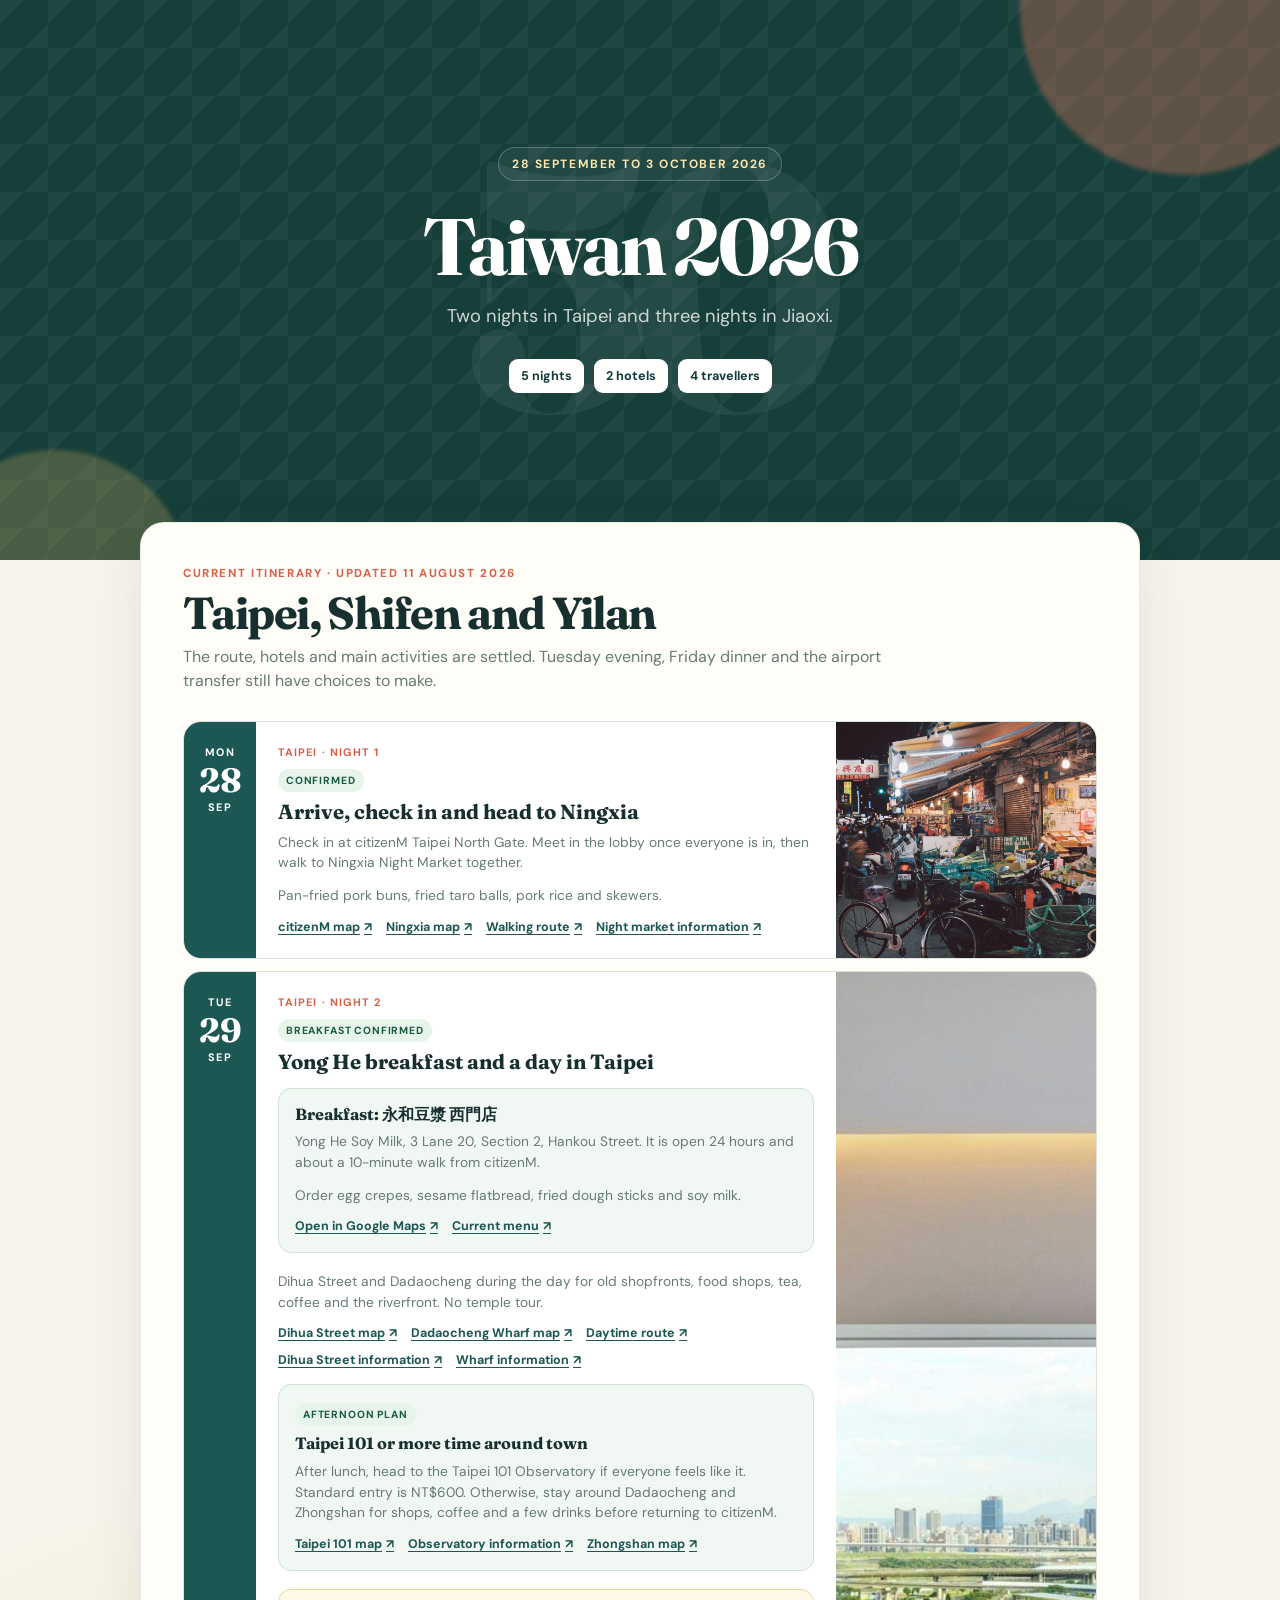
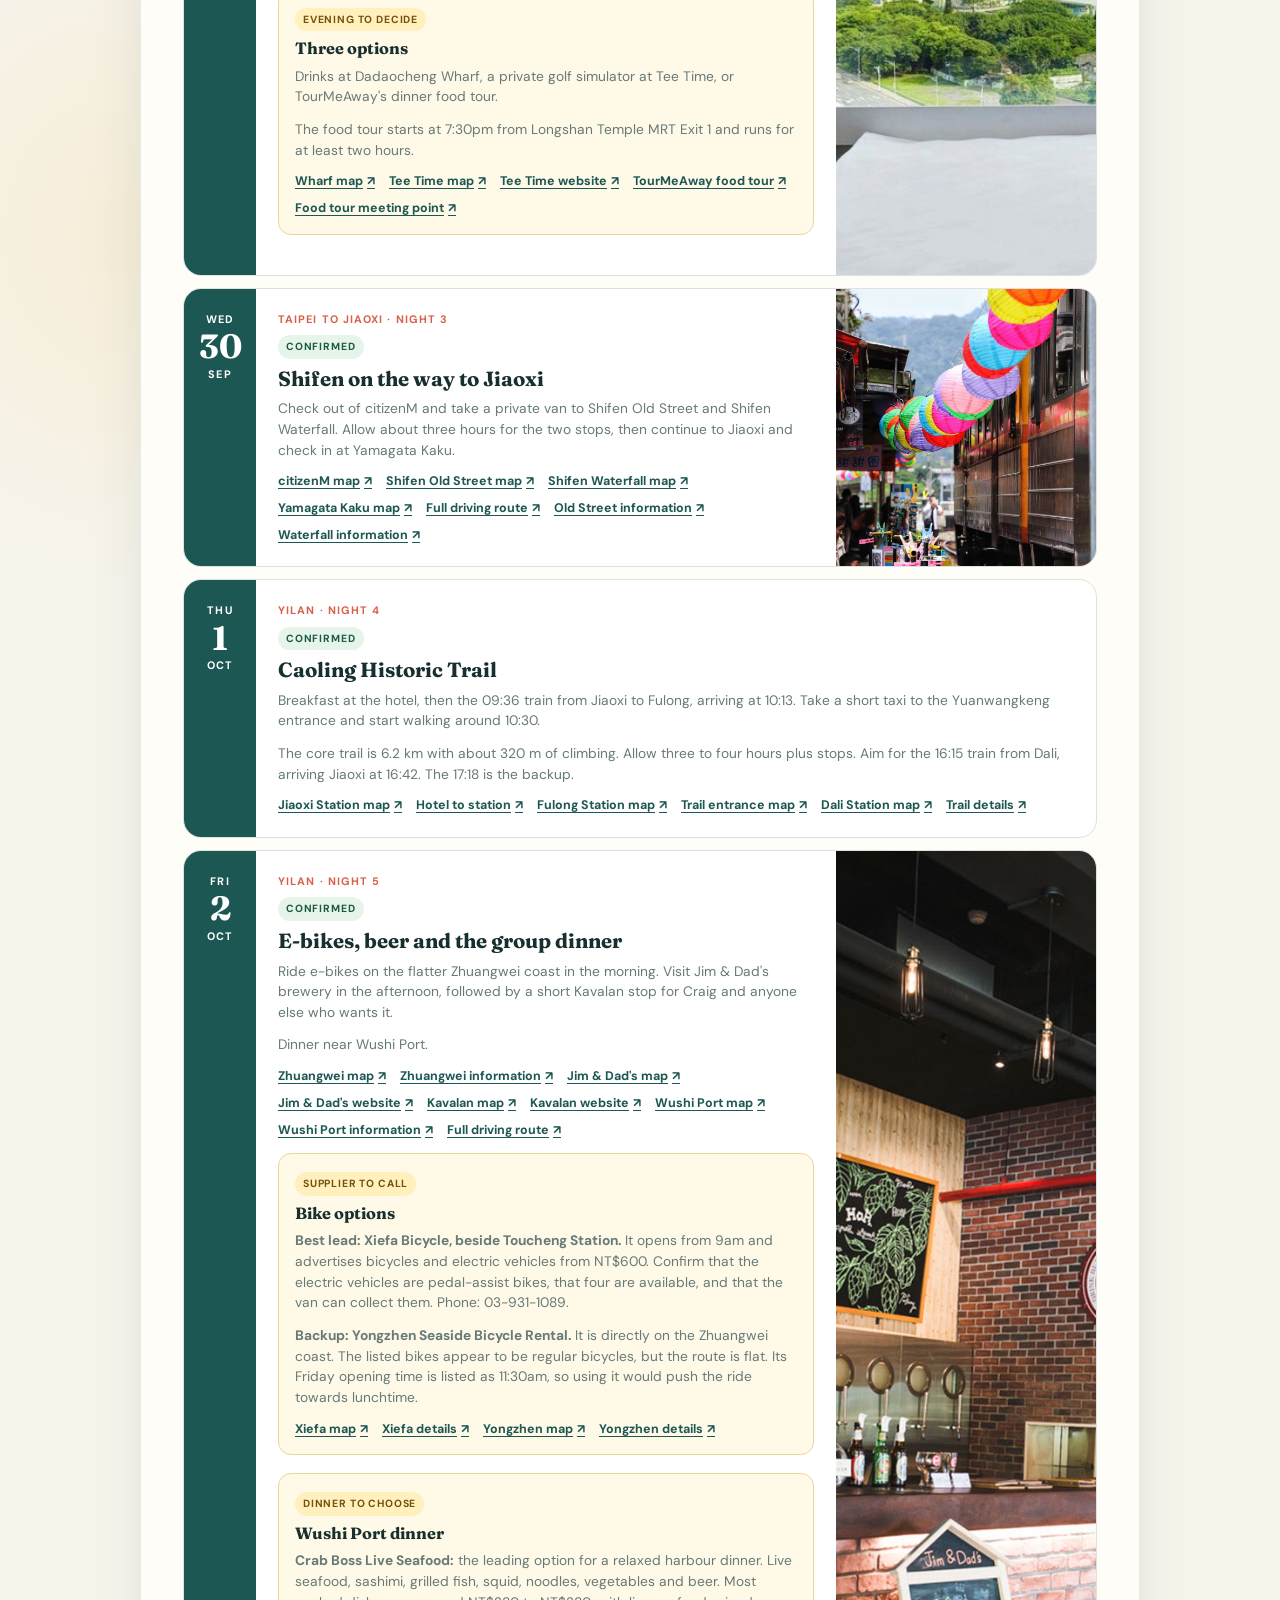
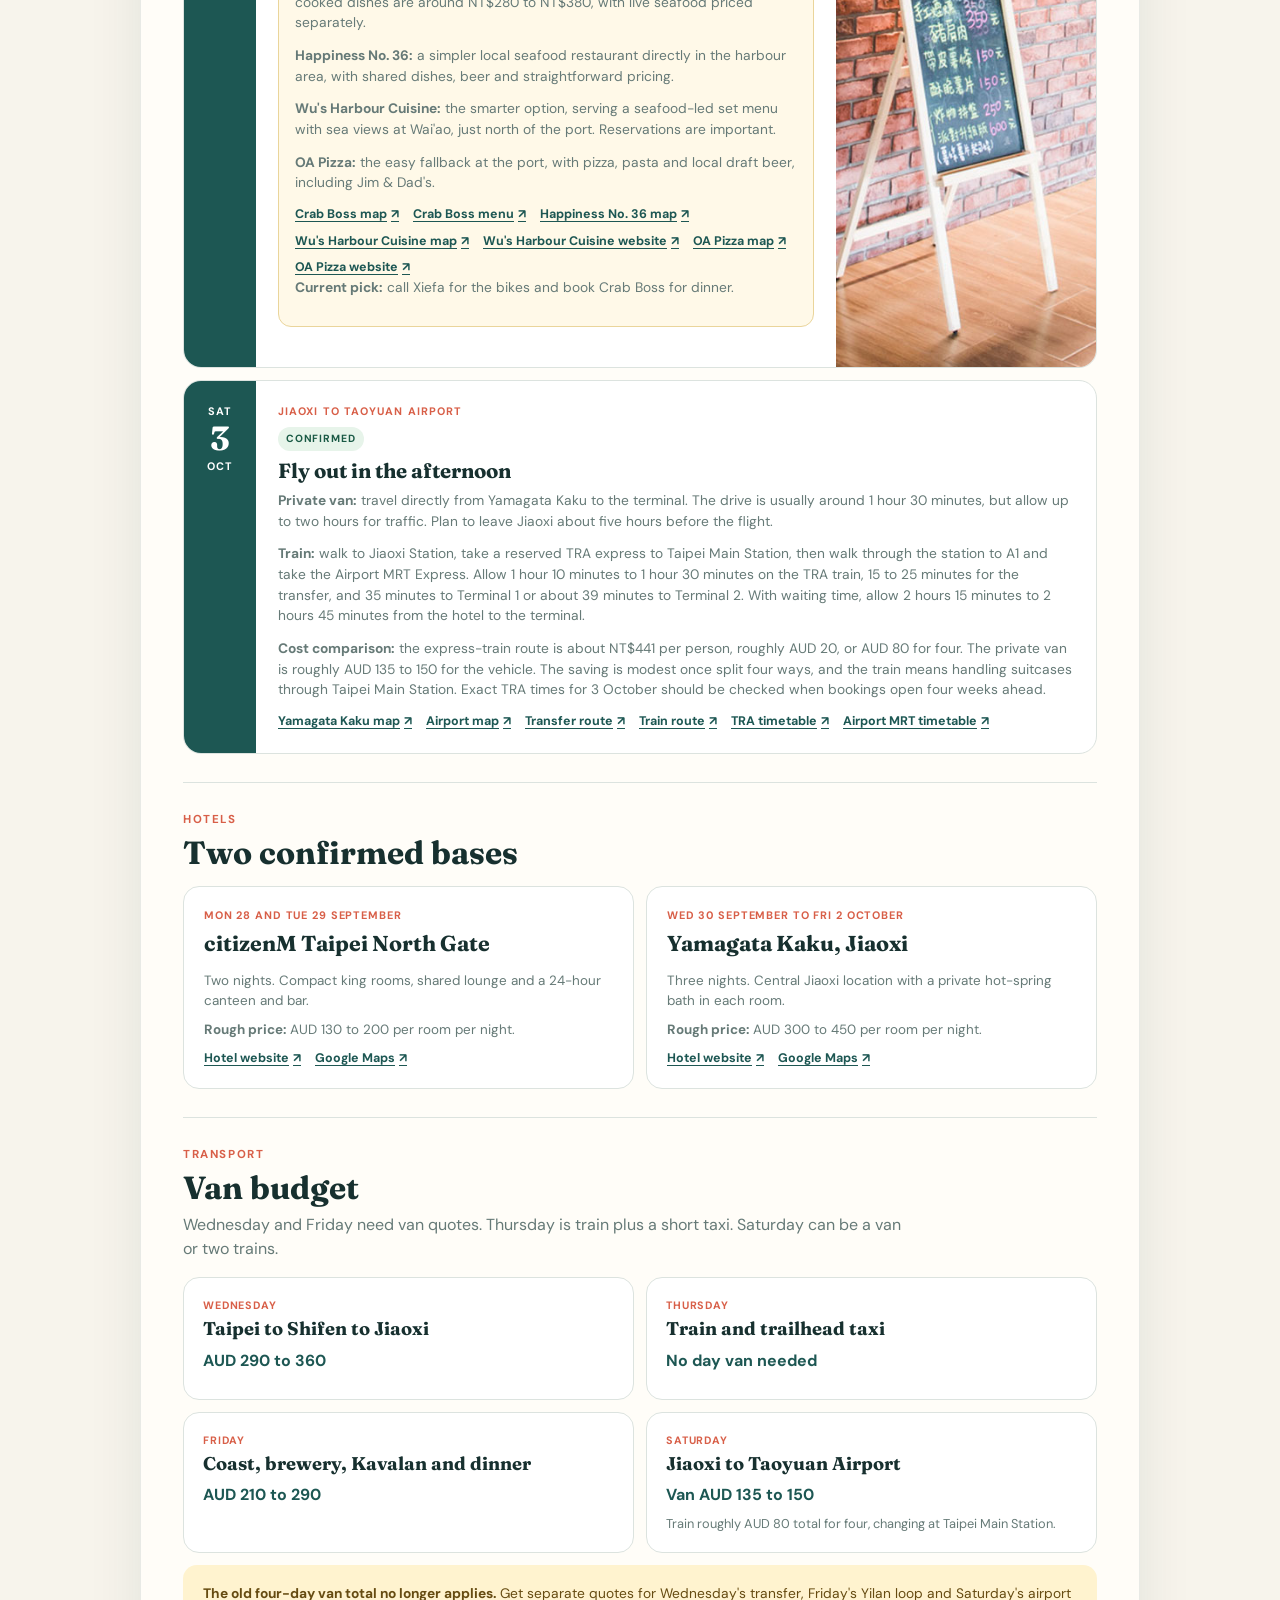
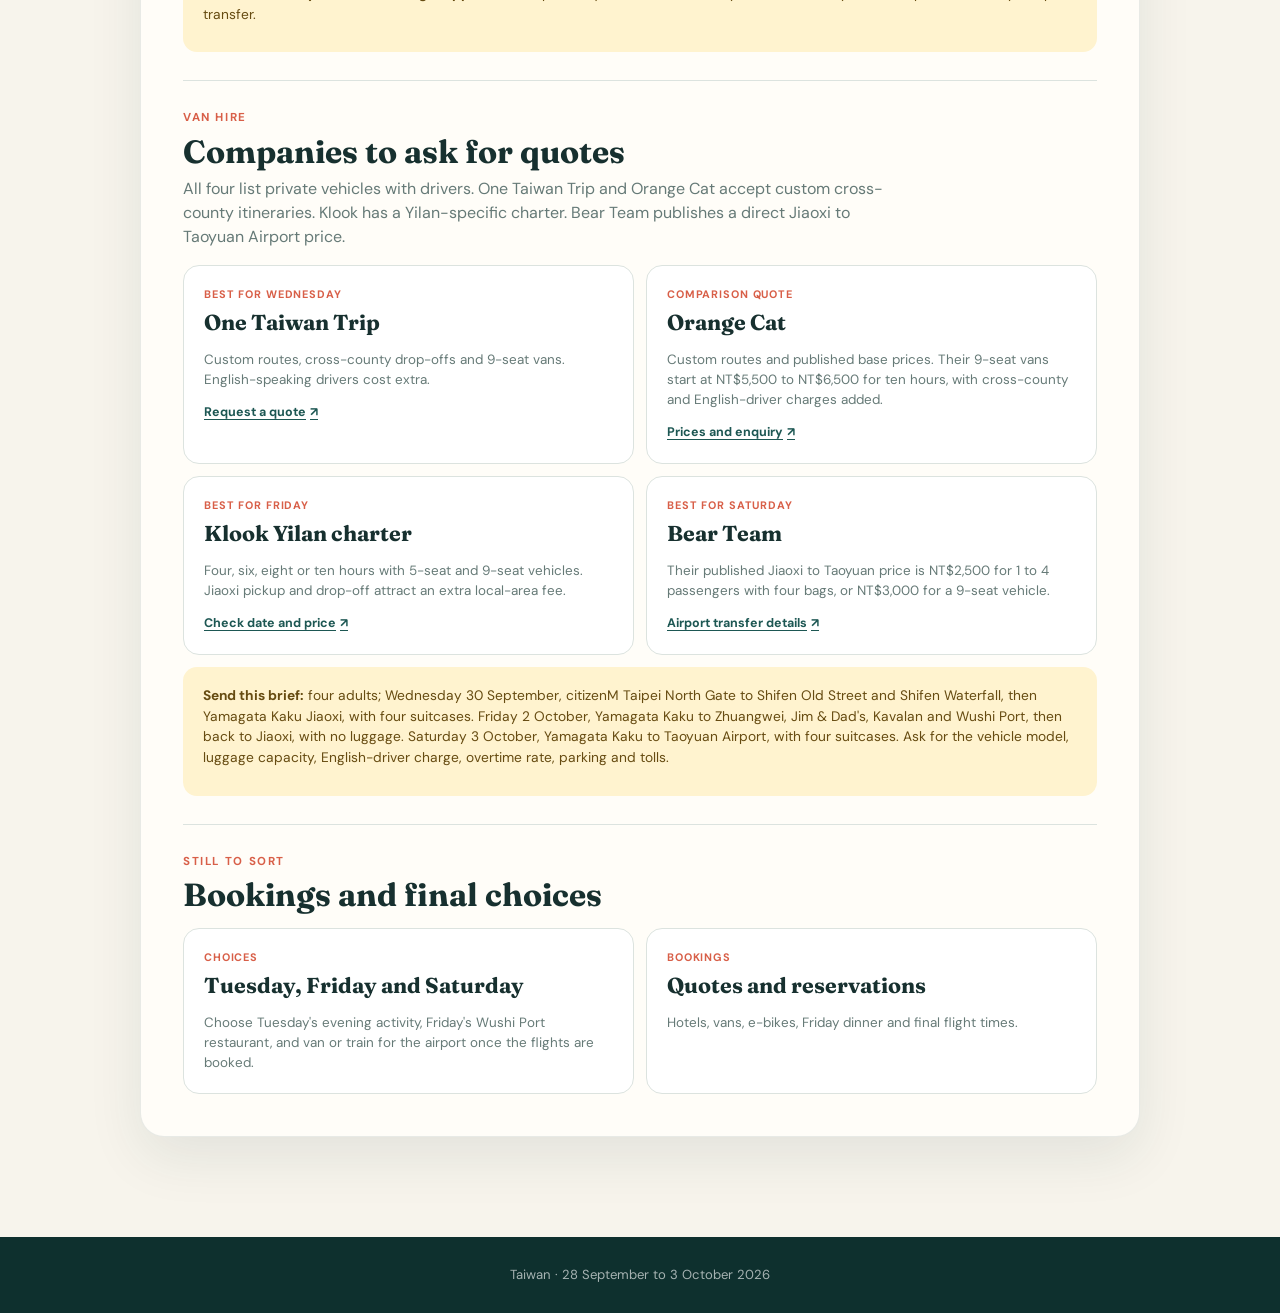
==== commit 52c450bb: "Simplify Tuesday Taipei itinerary" ====
--- a/itinerary.html
+++ b/itinerary.html
@@ -33,7 +33,7 @@
         <div class="plan-intro__heading">
           <span class="question__number">Current itinerary · Updated 11 August 2026</span>
           <h2 id="itinerary-title">Taipei, Shifen and Yilan</h2>
-          <p>The route, hotels and main activities are settled. Tuesday, Friday dinner and the airport transfer still have choices to make.</p>
+          <p>The route, hotels and main activities are settled. Tuesday evening, Friday dinner and the airport transfer still have choices to make.</p>
         </div>
 
         <ol class="day-list">
@@ -87,16 +87,14 @@
                 <a class="external-link" href="https://www.travel.taipei/en/attraction/details/426" target="_blank" rel="noopener noreferrer">Wharf information <span aria-hidden="true">↗</span></a>
               </div>
 
-              <div class="itinerary-detail itinerary-detail--open">
-                <span class="itinerary-status itinerary-status--open">Afternoon to decide</span>
-                <h4>Three Taipei options</h4>
-                <p>Action Bunker airsoft in Neihu, the Ximending batting cages followed by a foot massage, or CookingFun's Taiwanese cooking class from 2:30pm to 5pm.</p>
-                <div class="link-row">
-                  <a class="external-link" href="https://www.google.com/maps/search/?api=1&amp;query=Action+Bunker+Airsoft+Arena+Taipei" target="_blank" rel="noopener noreferrer">Action Bunker map <span aria-hidden="true">↗</span></a>
-                  <a class="external-link" href="https://www.actairsoft.com/price" target="_blank" rel="noopener noreferrer">Action Bunker prices <span aria-hidden="true">↗</span></a>
-                  <a class="external-link" href="https://www.google.com/maps/search/?api=1&amp;query=Ximending+batting+cages+Taipei" target="_blank" rel="noopener noreferrer">Batting cages map <span aria-hidden="true">↗</span></a>
-                  <a class="external-link" href="https://www.travel.taipei/en/pictorial/article/64875" target="_blank" rel="noopener noreferrer">Batting cages information <span aria-hidden="true">↗</span></a>
-                  <a class="external-link" href="https://en.cookingfuntaiwan.com/" target="_blank" rel="noopener noreferrer">CookingFun classes <span aria-hidden="true">↗</span></a>
+              <div class="itinerary-detail">
+                <span class="itinerary-status">Afternoon plan</span>
+                <h4>Taipei 101 or more time around town</h4>
+                <p>After lunch, head to the Taipei 101 Observatory if everyone feels like it. Standard entry is NT$600. Otherwise, stay around Dadaocheng and Zhongshan for shops, coffee and a few drinks before returning to citizenM.</p>
+                <div class="link-row">
+                  <a class="external-link" href="https://www.google.com/maps/search/?api=1&amp;query=Taipei+101+Observatory" target="_blank" rel="noopener noreferrer">Taipei 101 map <span aria-hidden="true">↗</span></a>
+                  <a class="external-link" href="https://www.taipei-101.com.tw/en/observatory/ticket/information" target="_blank" rel="noopener noreferrer">Observatory information <span aria-hidden="true">↗</span></a>
+                  <a class="external-link" href="https://www.google.com/maps/search/?api=1&amp;query=Zhongshan+Taipei" target="_blank" rel="noopener noreferrer">Zhongshan map <span aria-hidden="true">↗</span></a>
                 </div>
               </div>
 
@@ -348,7 +346,7 @@
             <article class="stay-block">
               <span class="stay-block__nights">Choices</span>
               <h4>Tuesday, Friday and Saturday</h4>
-              <p>Choose Tuesday's afternoon and evening activities, Friday's Wushi Port restaurant, and van or train for the airport once the flights are booked.</p>
+              <p>Choose Tuesday's evening activity, Friday's Wushi Port restaurant, and van or train for the airport once the flights are booked.</p>
             </article>
             <article class="stay-block">
               <span class="stay-block__nights">Bookings</span>
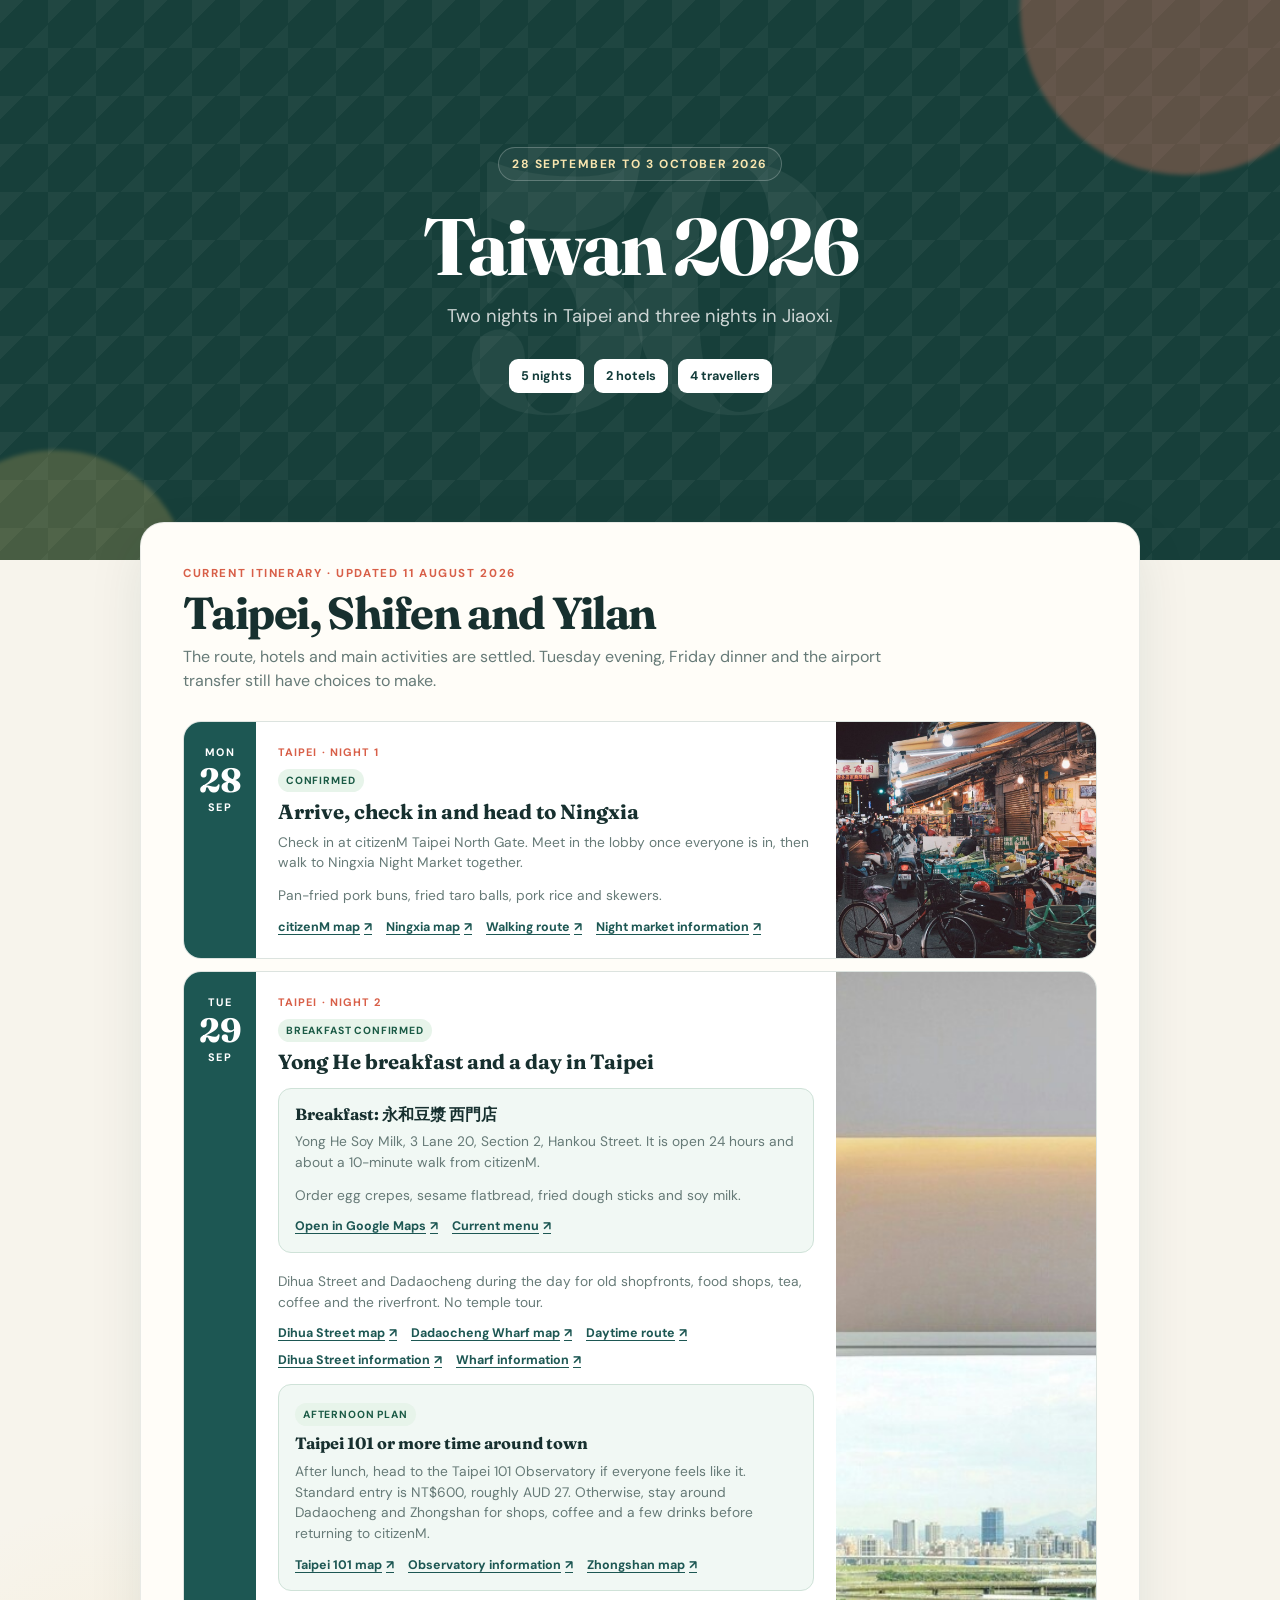
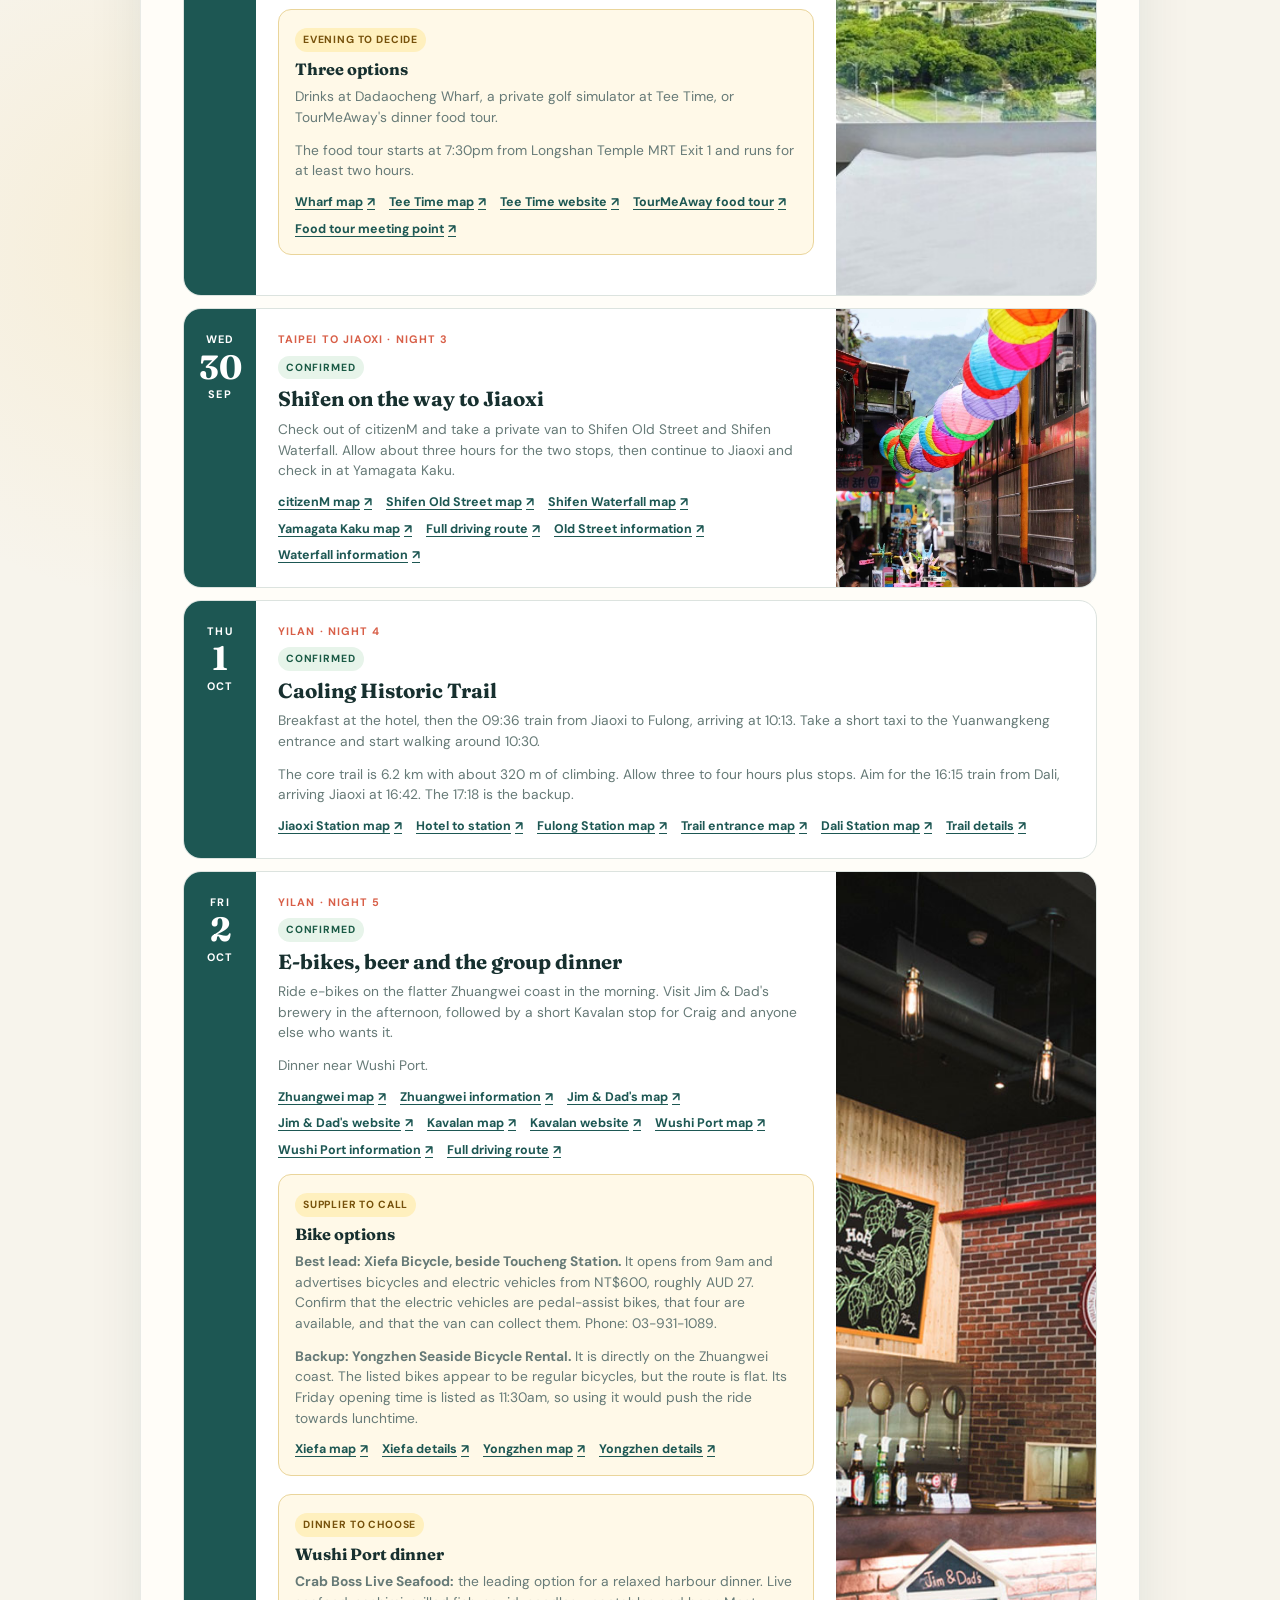
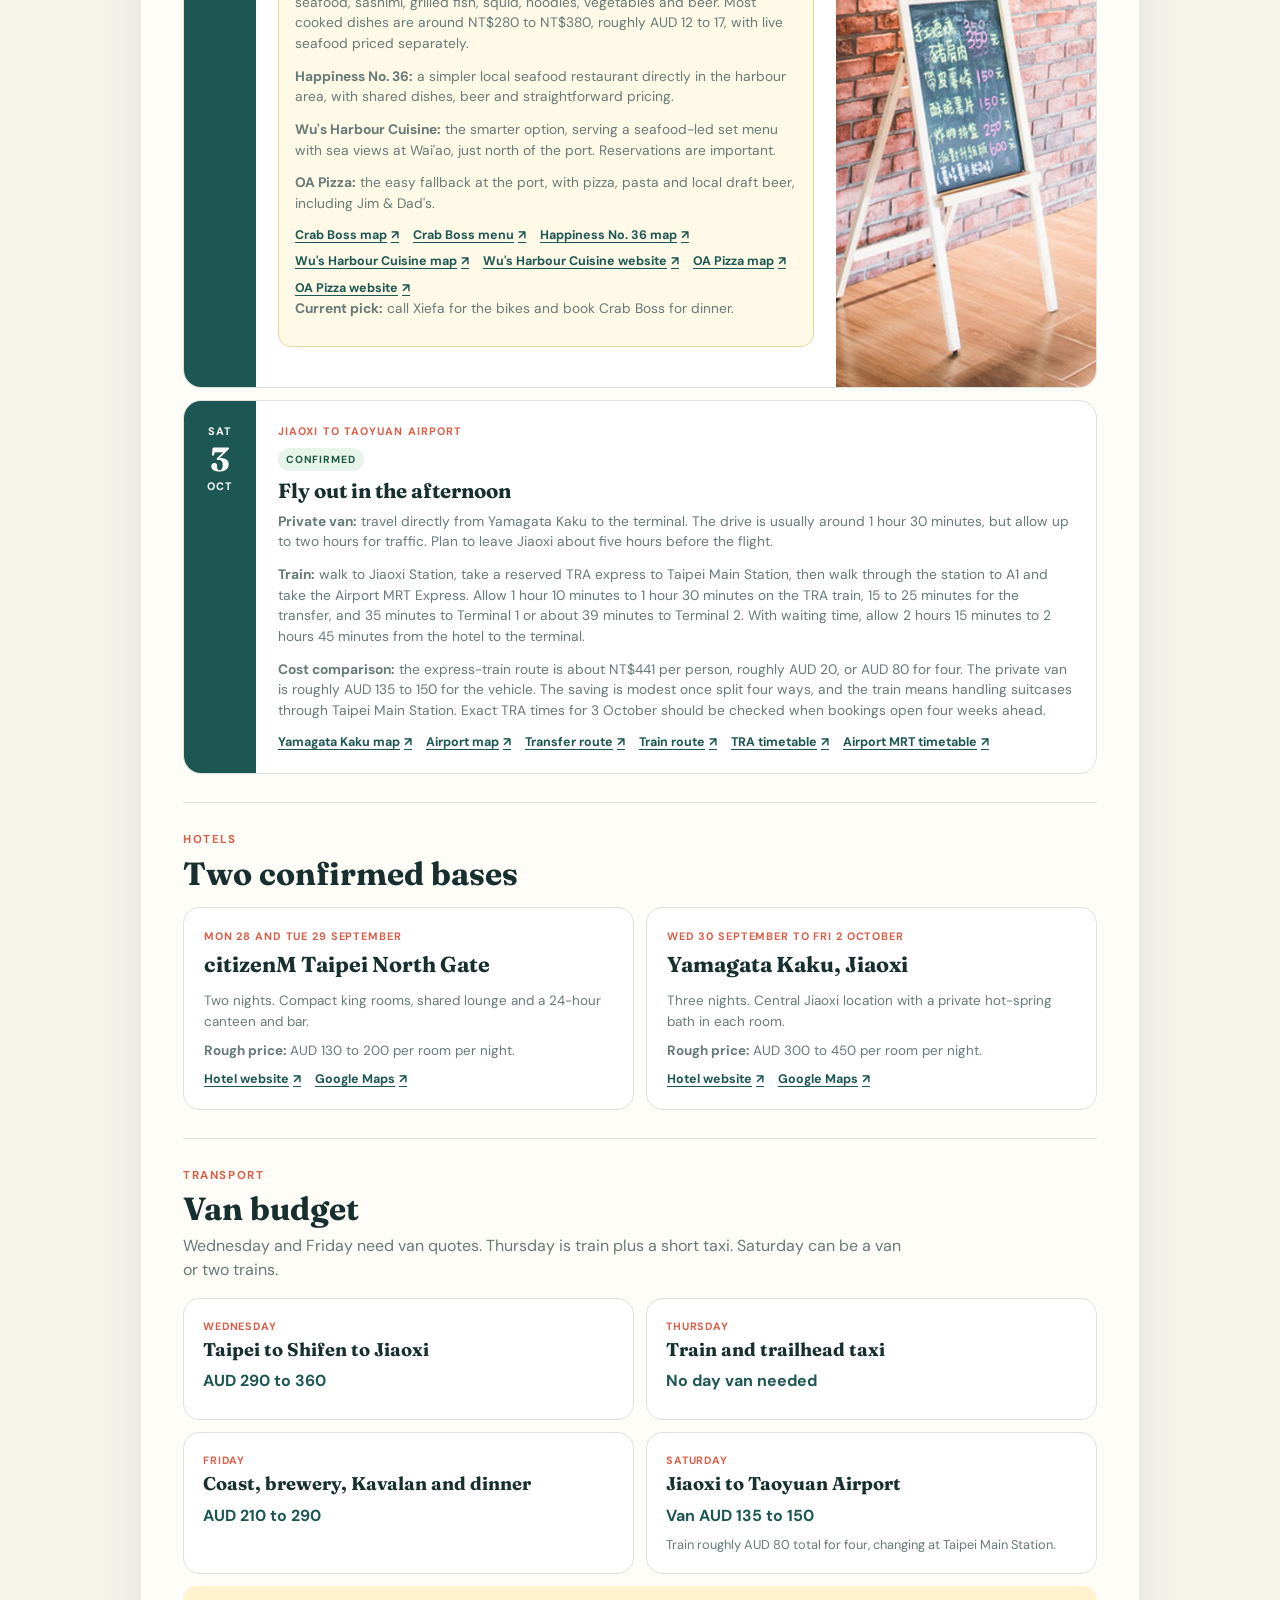
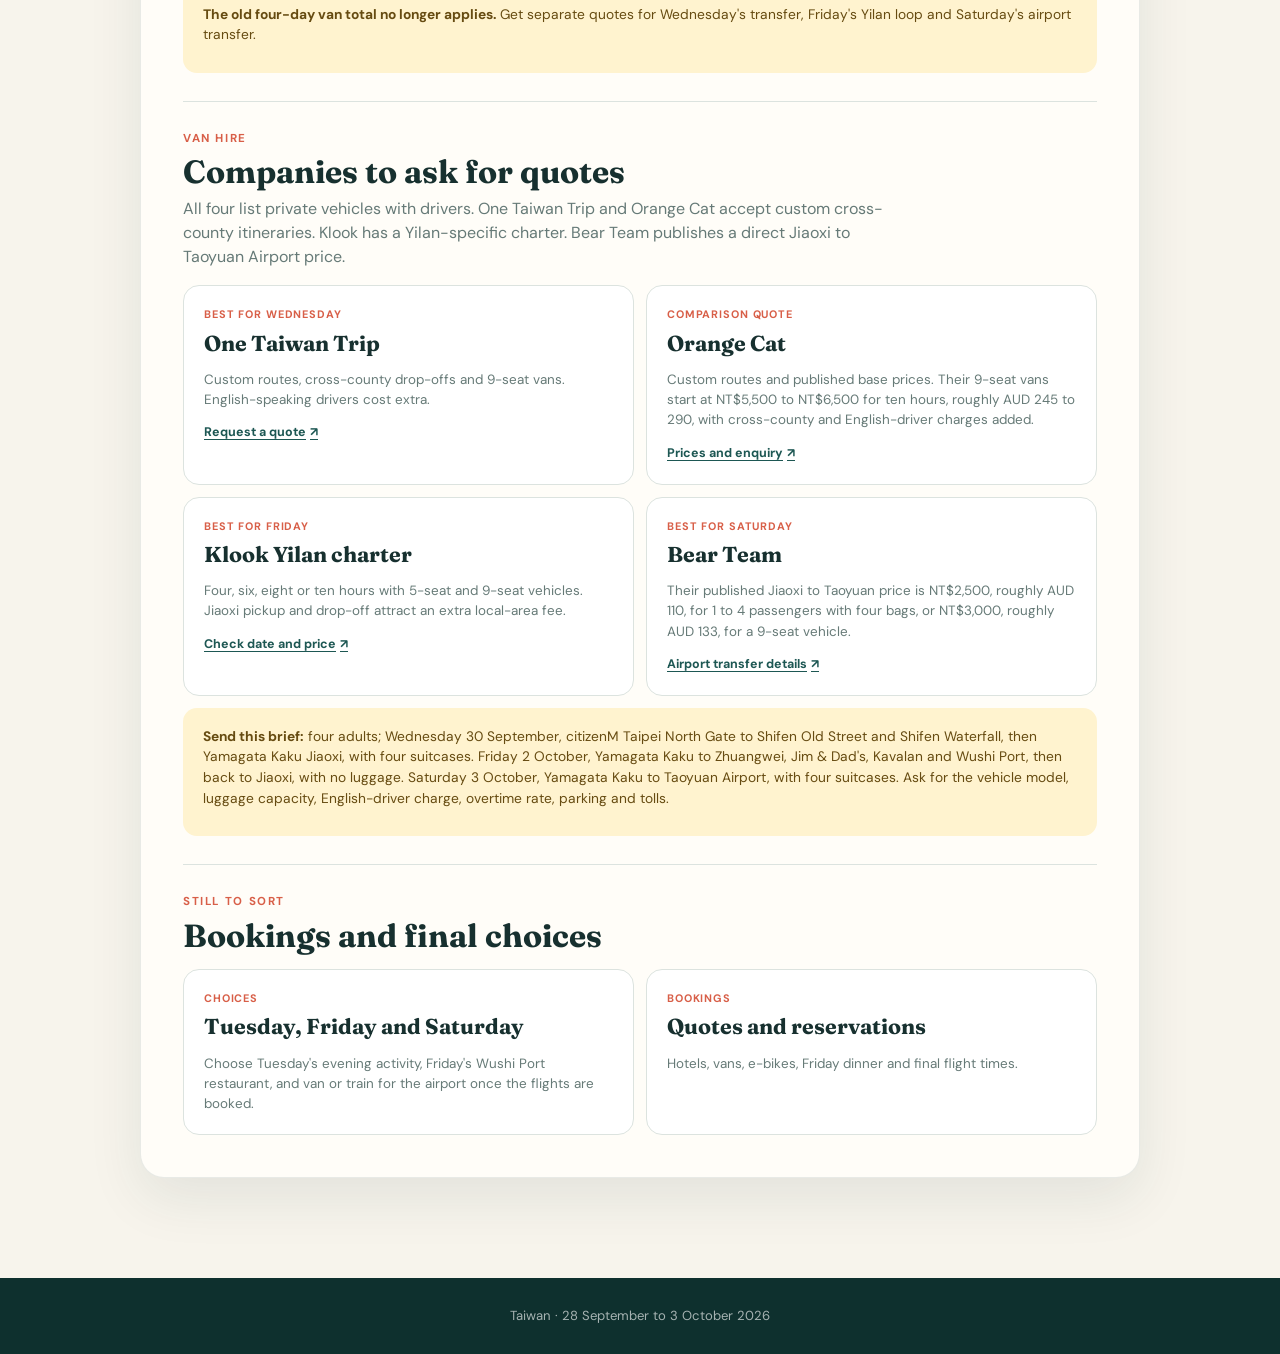
==== commit 97759bac: "Add AUD conversions to itinerary prices" ====
--- a/itinerary.html
+++ b/itinerary.html
@@ -90,7 +90,7 @@
               <div class="itinerary-detail">
                 <span class="itinerary-status">Afternoon plan</span>
                 <h4>Taipei 101 or more time around town</h4>
-                <p>After lunch, head to the Taipei 101 Observatory if everyone feels like it. Standard entry is NT$600. Otherwise, stay around Dadaocheng and Zhongshan for shops, coffee and a few drinks before returning to citizenM.</p>
+                <p>After lunch, head to the Taipei 101 Observatory if everyone feels like it. Standard entry is NT$600, roughly AUD 27. Otherwise, stay around Dadaocheng and Zhongshan for shops, coffee and a few drinks before returning to citizenM.</p>
                 <div class="link-row">
                   <a class="external-link" href="https://www.google.com/maps/search/?api=1&amp;query=Taipei+101+Observatory" target="_blank" rel="noopener noreferrer">Taipei 101 map <span aria-hidden="true">↗</span></a>
                   <a class="external-link" href="https://www.taipei-101.com.tw/en/observatory/ticket/information" target="_blank" rel="noopener noreferrer">Observatory information <span aria-hidden="true">↗</span></a>
@@ -181,7 +181,7 @@
               <div class="itinerary-detail itinerary-detail--open">
                 <span class="itinerary-status itinerary-status--open">Supplier to call</span>
                 <h4>Bike options</h4>
-                <p><strong>Best lead: Xiefa Bicycle, beside Toucheng Station.</strong> It opens from 9am and advertises bicycles and electric vehicles from NT$600. Confirm that the electric vehicles are pedal-assist bikes, that four are available, and that the van can collect them. Phone: 03-931-1089.</p>
+                <p><strong>Best lead: Xiefa Bicycle, beside Toucheng Station.</strong> It opens from 9am and advertises bicycles and electric vehicles from NT$600, roughly AUD 27. Confirm that the electric vehicles are pedal-assist bikes, that four are available, and that the van can collect them. Phone: 03-931-1089.</p>
                 <p><strong>Backup: Yongzhen Seaside Bicycle Rental.</strong> It is directly on the Zhuangwei coast. The listed bikes appear to be regular bicycles, but the route is flat. Its Friday opening time is listed as 11:30am, so using it would push the ride towards lunchtime.</p>
                 <div class="link-row">
                   <a class="external-link" href="https://www.google.com/maps/search/?api=1&amp;query=%E5%8D%94%E7%99%BC%E8%87%AA%E8%A1%8C%E8%BB%8A+%E9%A0%AD%E5%9F%8E" target="_blank" rel="noopener noreferrer">Xiefa map <span aria-hidden="true">↗</span></a>
@@ -194,7 +194,7 @@
               <div class="itinerary-detail itinerary-detail--open">
                 <span class="itinerary-status itinerary-status--open">Dinner to choose</span>
                 <h4>Wushi Port dinner</h4>
-                <p><strong>Crab Boss Live Seafood:</strong> the leading option for a relaxed harbour dinner. Live seafood, sashimi, grilled fish, squid, noodles, vegetables and beer. Most cooked dishes are around NT$280 to NT$380, with live seafood priced separately.</p>
+                <p><strong>Crab Boss Live Seafood:</strong> the leading option for a relaxed harbour dinner. Live seafood, sashimi, grilled fish, squid, noodles, vegetables and beer. Most cooked dishes are around NT$280 to NT$380, roughly AUD 12 to 17, with live seafood priced separately.</p>
                 <p><strong>Happiness No. 36:</strong> a simpler local seafood restaurant directly in the harbour area, with shared dishes, beer and straightforward pricing.</p>
                 <p><strong>Wu's Harbour Cuisine:</strong> the smarter option, serving a seafood-led set menu with sea views at Wai'ao, just north of the port. Reservations are important.</p>
                 <p><strong>OA Pizza:</strong> the easy fallback at the port, with pizza, pasta and local draft beer, including Jim &amp; Dad's.</p>
@@ -315,7 +315,7 @@
             <article class="stay-block">
               <span class="stay-block__nights">Comparison quote</span>
               <h4>Orange Cat</h4>
-              <p>Custom routes and published base prices. Their 9-seat vans start at NT$5,500 to NT$6,500 for ten hours, with cross-county and English-driver charges added.</p>
+              <p>Custom routes and published base prices. Their 9-seat vans start at NT$5,500 to NT$6,500 for ten hours, roughly AUD 245 to 290, with cross-county and English-driver charges added.</p>
               <a class="external-link" href="https://tttrips.com/en/theme/chartered_car/32" target="_blank" rel="noopener noreferrer">Prices and enquiry <span aria-hidden="true">↗</span></a>
             </article>
             <article class="stay-block">
@@ -327,7 +327,7 @@
             <article class="stay-block">
               <span class="stay-block__nights">Best for Saturday</span>
               <h4>Bear Team</h4>
-              <p>Their published Jiaoxi to Taoyuan price is NT$2,500 for 1 to 4 passengers with four bags, or NT$3,000 for a 9-seat vehicle.</p>
+              <p>Their published Jiaoxi to Taoyuan price is NT$2,500, roughly AUD 110, for 1 to 4 passengers with four bags, or NT$3,000, roughly AUD 133, for a 9-seat vehicle.</p>
               <a class="external-link" href="https://www.ss687.com.tw/en/airport.html" target="_blank" rel="noopener noreferrer">Airport transfer details <span aria-hidden="true">↗</span></a>
             </article>
           </div>
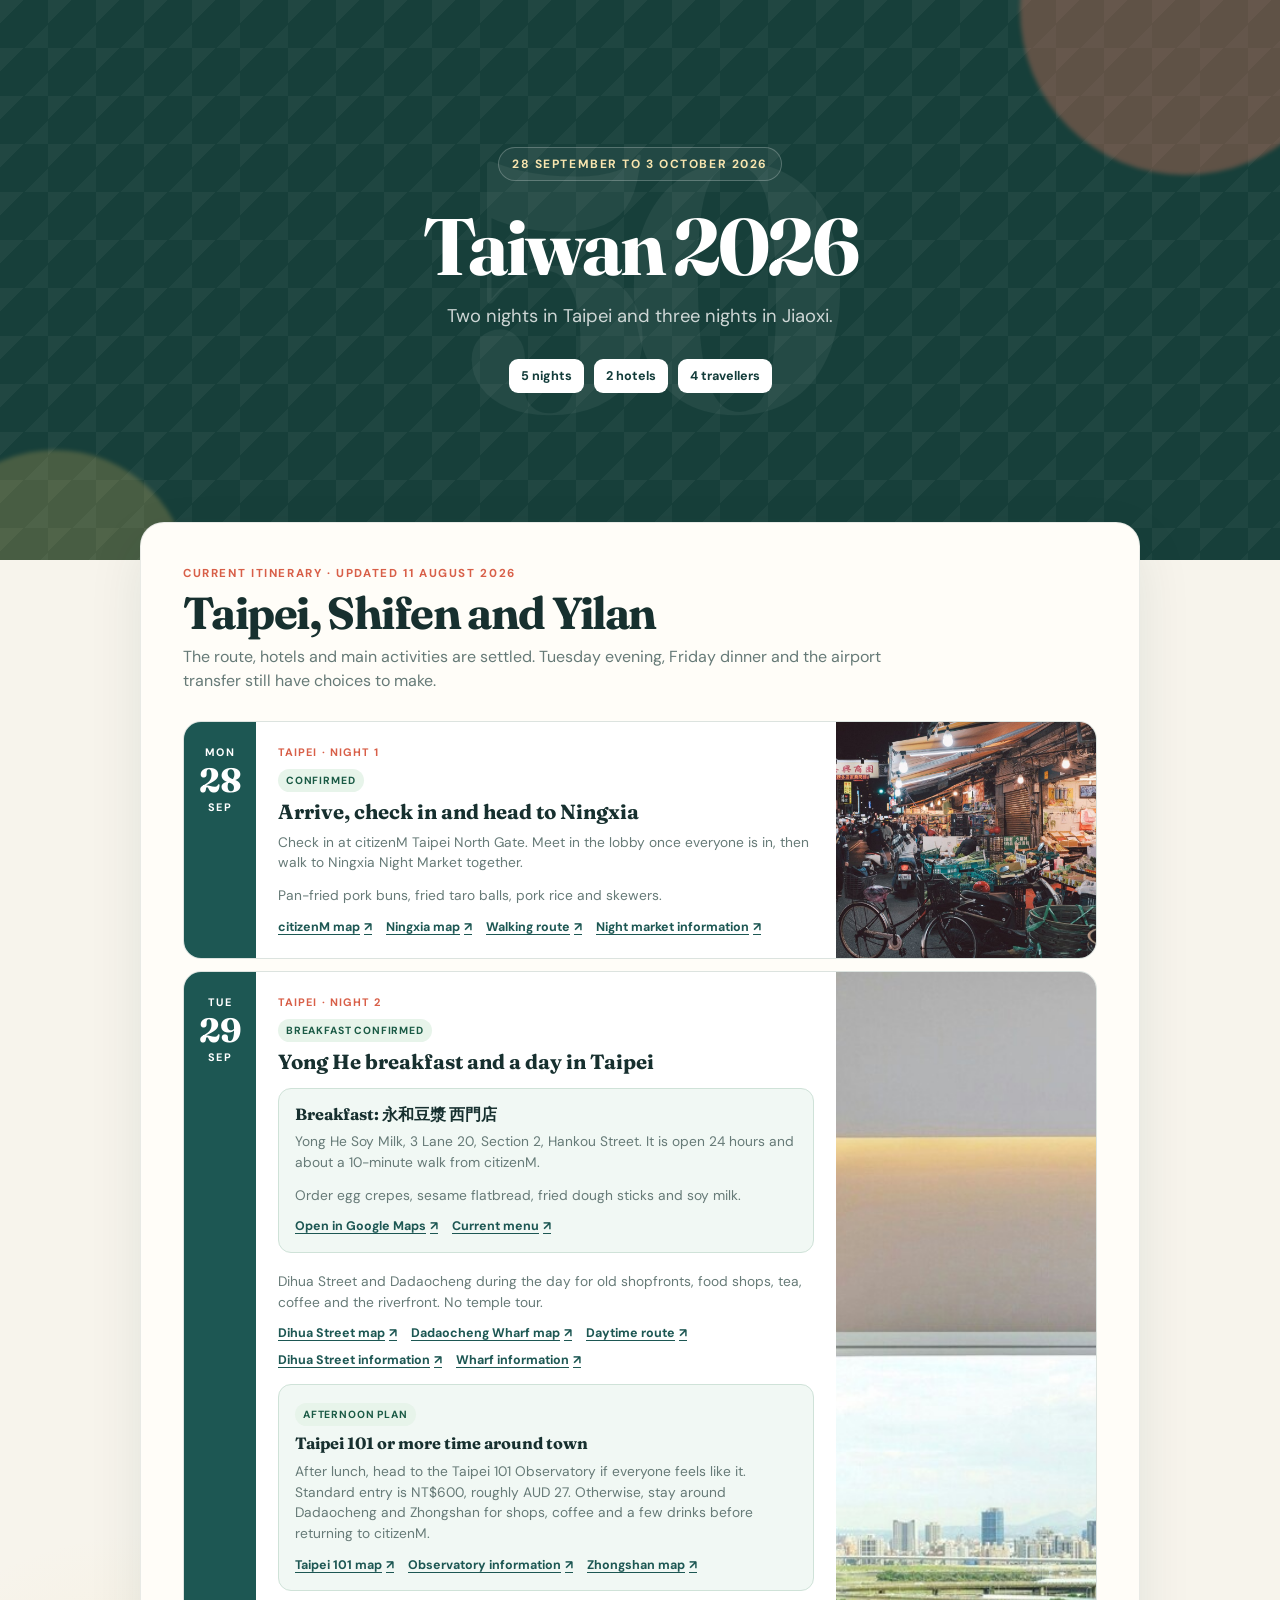
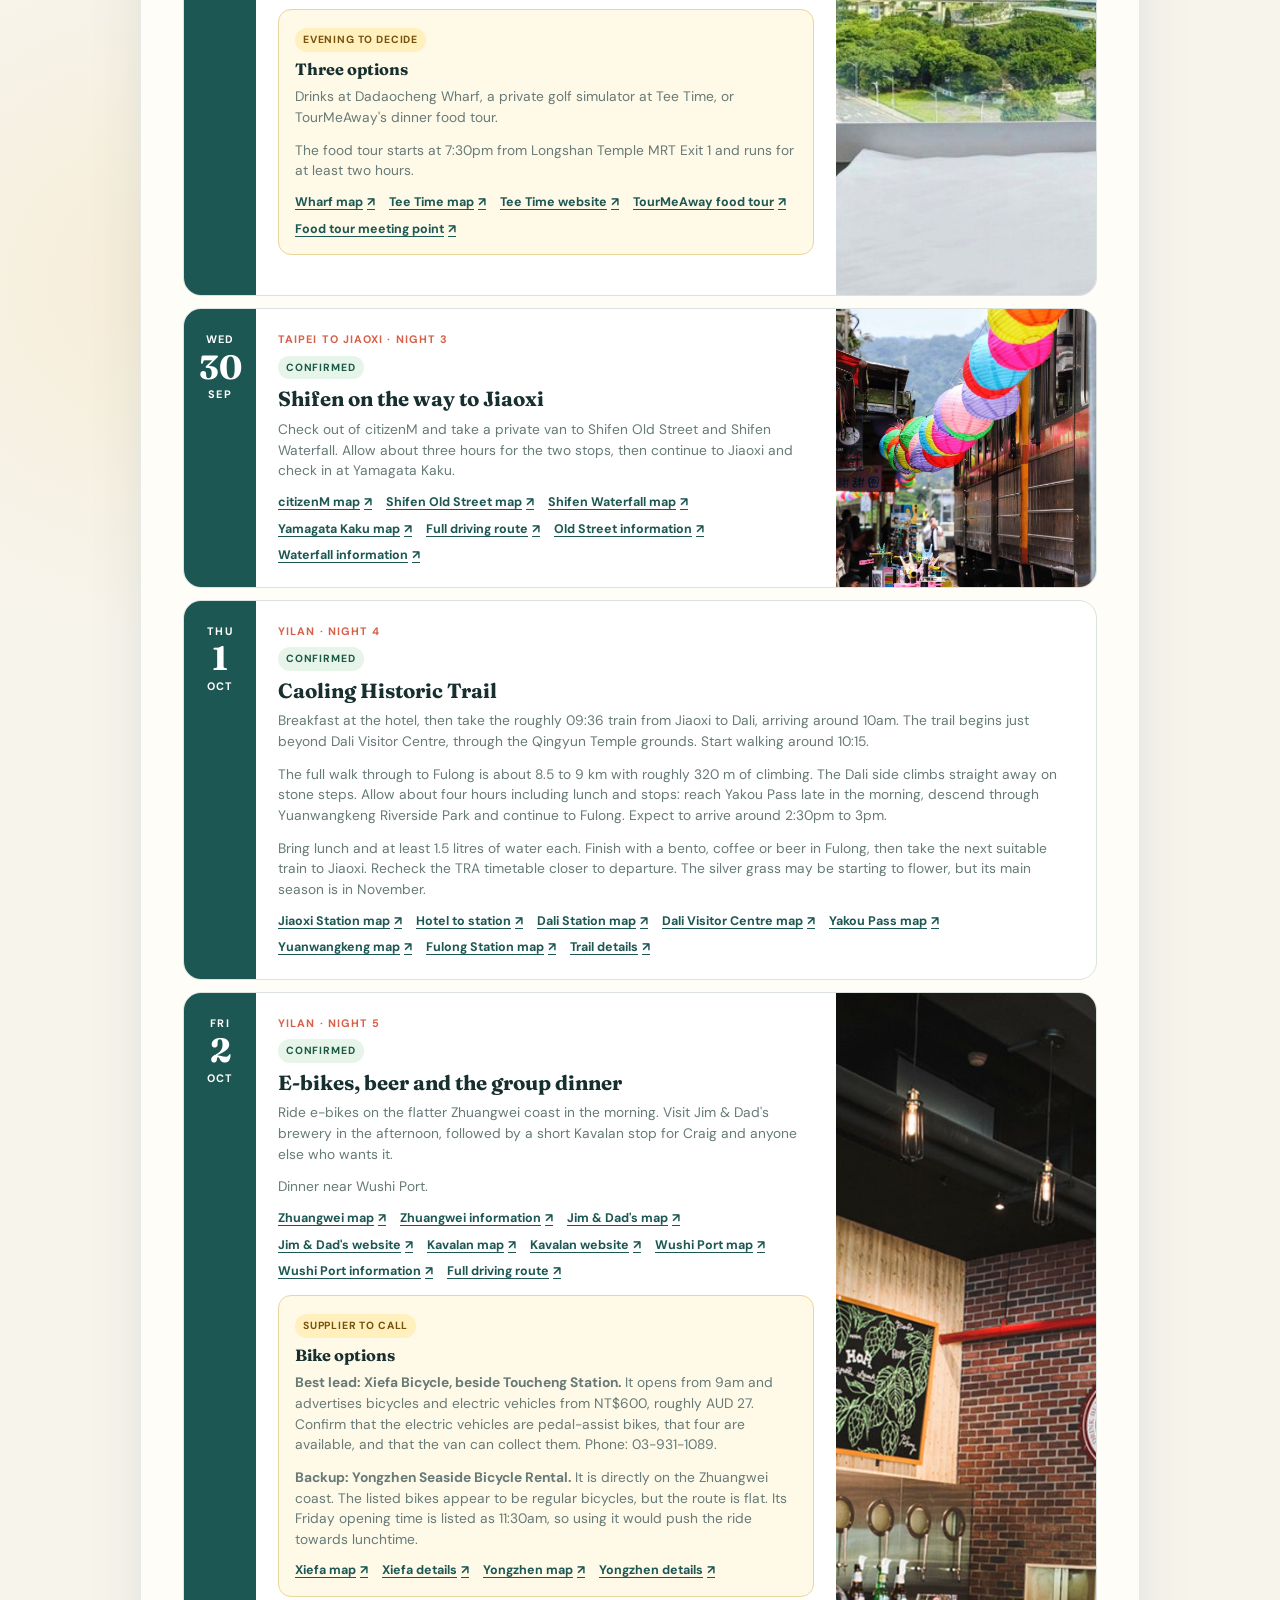
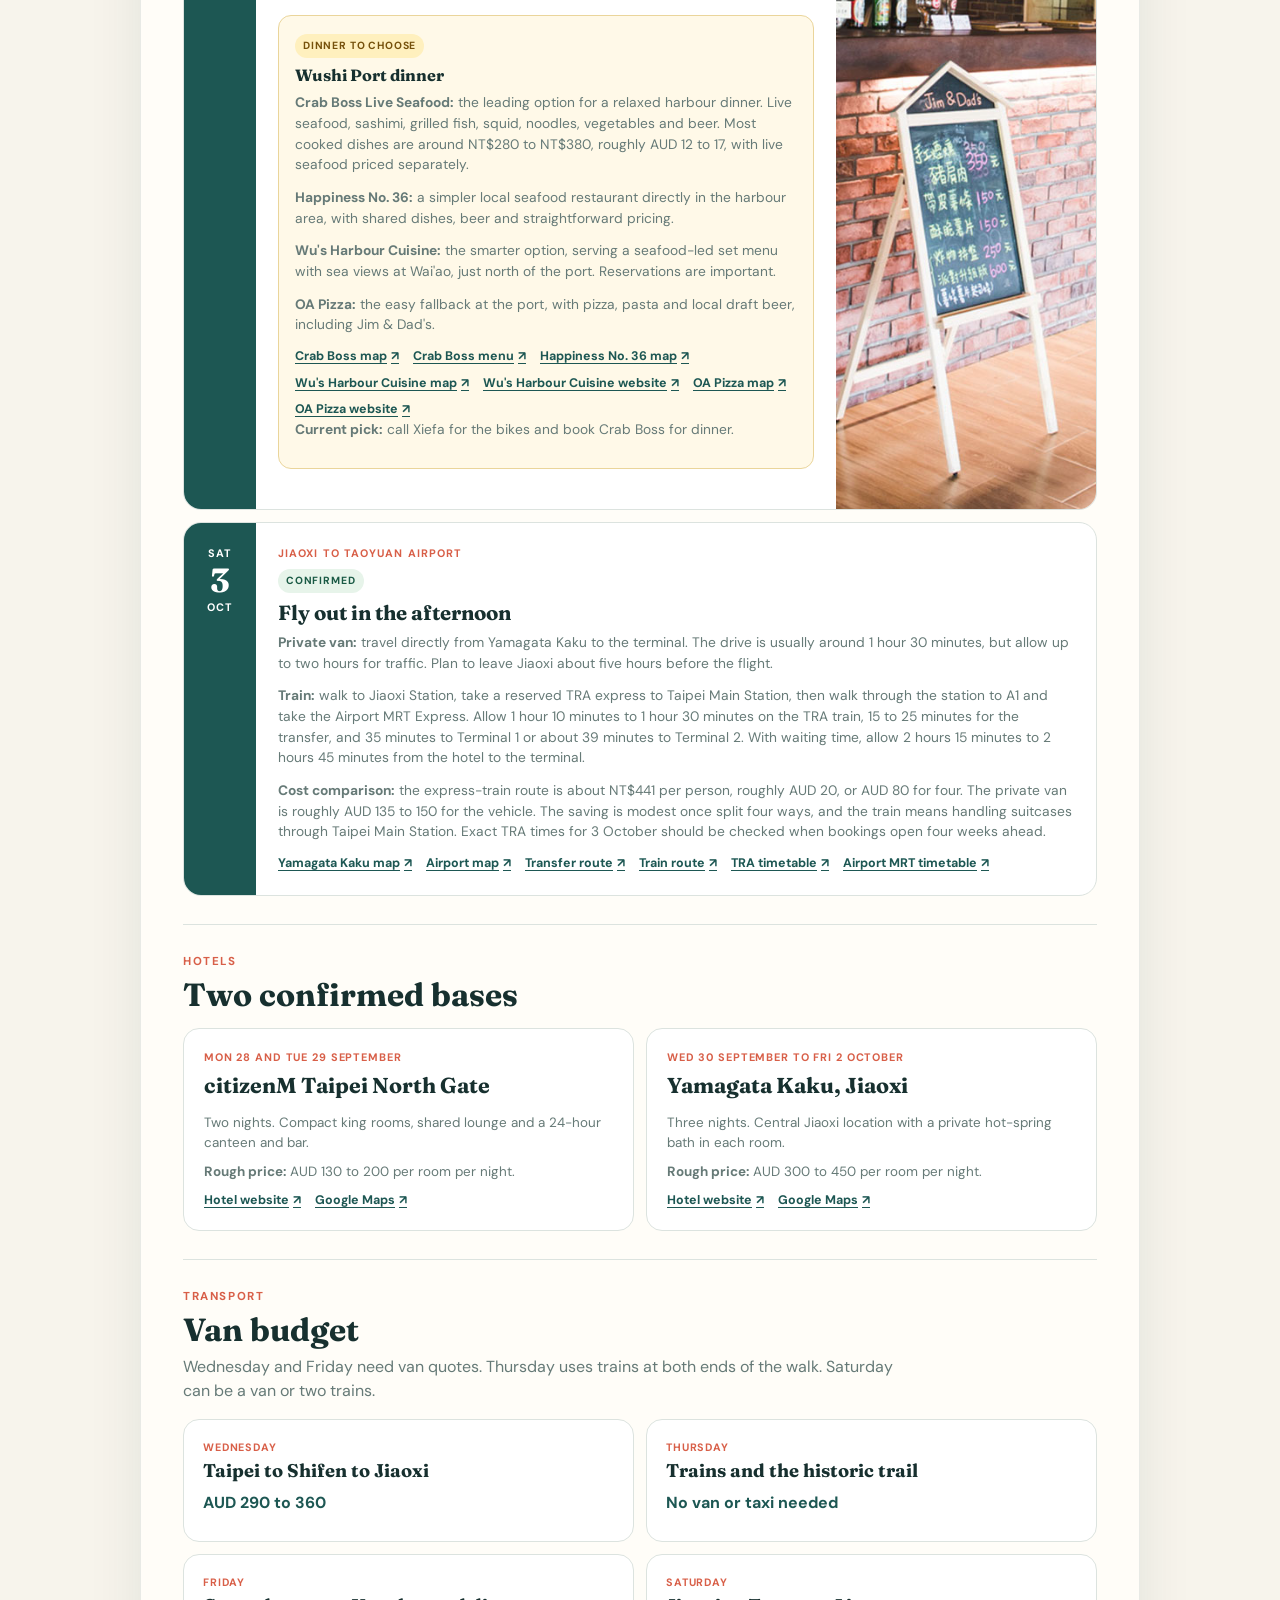
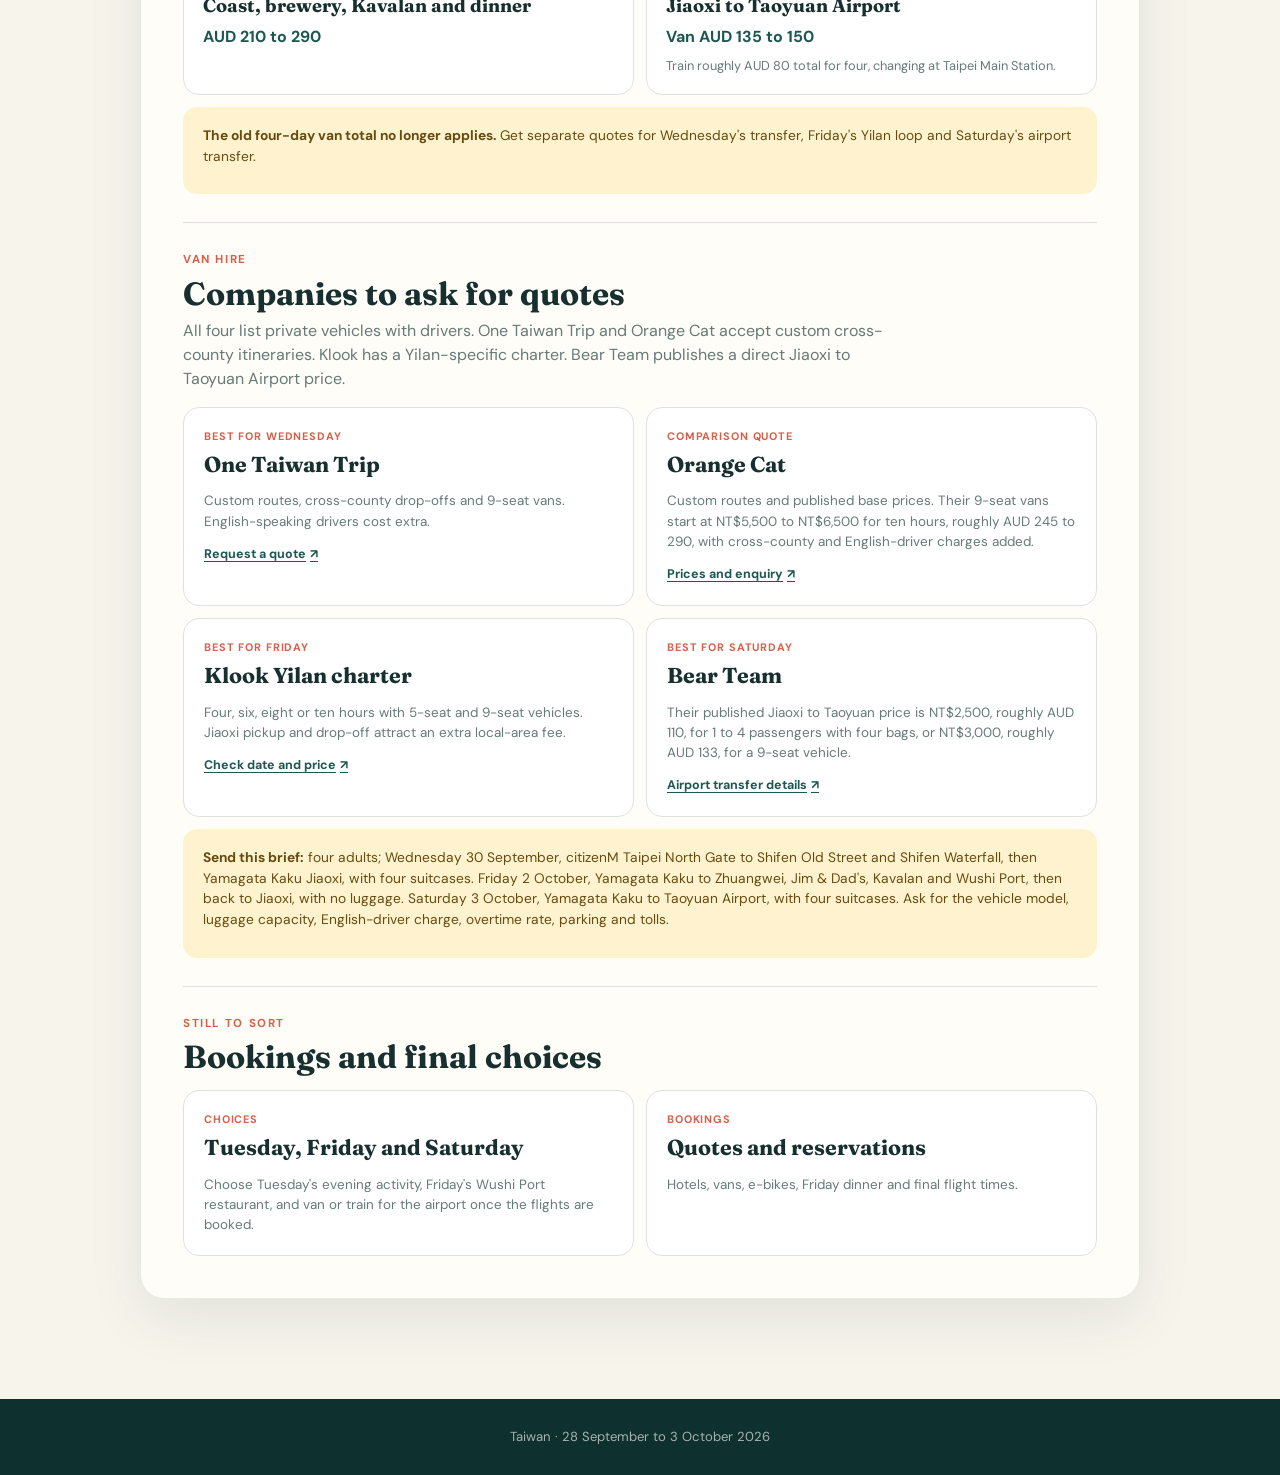
==== commit 3f0a36ad: "Reverse Caoling hike direction" ====
--- a/itinerary.html
+++ b/itinerary.html
@@ -145,14 +145,17 @@
               <span class="day-card__place">Yilan · Night 4</span>
               <span class="itinerary-status">Confirmed</span>
               <h3>Caoling Historic Trail</h3>
-              <p>Breakfast at the hotel, then the 09:36 train from Jiaoxi to Fulong, arriving at 10:13. Take a short taxi to the Yuanwangkeng entrance and start walking around 10:30.</p>
-              <p>The core trail is 6.2 km with about 320 m of climbing. Allow three to four hours plus stops. Aim for the 16:15 train from Dali, arriving Jiaoxi at 16:42. The 17:18 is the backup.</p>
+              <p>Breakfast at the hotel, then take the roughly 09:36 train from Jiaoxi to Dali, arriving around 10am. The trail begins just beyond Dali Visitor Centre, through the Qingyun Temple grounds. Start walking around 10:15.</p>
+              <p>The full walk through to Fulong is about 8.5 to 9 km with roughly 320 m of climbing. The Dali side climbs straight away on stone steps. Allow about four hours including lunch and stops: reach Yakou Pass late in the morning, descend through Yuanwangkeng Riverside Park and continue to Fulong. Expect to arrive around 2:30pm to 3pm.</p>
+              <p>Bring lunch and at least 1.5 litres of water each. Finish with a bento, coffee or beer in Fulong, then take the next suitable train to Jiaoxi. Recheck the TRA timetable closer to departure. The silver grass may be starting to flower, but its main season is in November.</p>
               <div class="link-row">
                 <a class="external-link" href="https://www.google.com/maps/search/?api=1&amp;query=Jiaoxi+Train+Station" target="_blank" rel="noopener noreferrer">Jiaoxi Station map <span aria-hidden="true">↗</span></a>
                 <a class="external-link" href="https://www.google.com/maps/dir/?api=1&amp;origin=Yamagata+Kaku+Hotel+Spa+Jiaoxi&amp;destination=Jiaoxi+Train+Station&amp;travelmode=walking" target="_blank" rel="noopener noreferrer">Hotel to station <span aria-hidden="true">↗</span></a>
+                <a class="external-link" href="https://www.google.com/maps/search/?api=1&amp;query=Dali+Train+Station+Yilan+Taiwan" target="_blank" rel="noopener noreferrer">Dali Station map <span aria-hidden="true">↗</span></a>
+                <a class="external-link" href="https://www.google.com/maps/search/?api=1&amp;query=Dali+Visitor+Center+Yilan+Taiwan" target="_blank" rel="noopener noreferrer">Dali Visitor Centre map <span aria-hidden="true">↗</span></a>
+                <a class="external-link" href="https://www.google.com/maps/search/?api=1&amp;query=Yakou+Observation+Deck+Caoling+Historic+Trail" target="_blank" rel="noopener noreferrer">Yakou Pass map <span aria-hidden="true">↗</span></a>
+                <a class="external-link" href="https://www.google.com/maps/search/?api=1&amp;query=Yuanwangkeng+Riverside+Park" target="_blank" rel="noopener noreferrer">Yuanwangkeng map <span aria-hidden="true">↗</span></a>
                 <a class="external-link" href="https://www.google.com/maps/search/?api=1&amp;query=Fulong+Train+Station+Taiwan" target="_blank" rel="noopener noreferrer">Fulong Station map <span aria-hidden="true">↗</span></a>
-                <a class="external-link" href="https://www.google.com/maps/search/?api=1&amp;query=Yuanwangkeng+Caoling+Historic+Trail+Entrance" target="_blank" rel="noopener noreferrer">Trail entrance map <span aria-hidden="true">↗</span></a>
-                <a class="external-link" href="https://www.google.com/maps/search/?api=1&amp;query=Dali+Train+Station+Yilan+Taiwan" target="_blank" rel="noopener noreferrer">Dali Station map <span aria-hidden="true">↗</span></a>
                 <a class="external-link" href="https://danlantrail.necoast-nsa.gov.tw/Trails-Content.aspx?a=2900&amp;fromCnt=0&amp;l=2&amp;listid=3270" target="_blank" rel="noopener noreferrer">Trail details <span aria-hidden="true">↗</span></a>
               </div>
             </div>
@@ -269,7 +272,7 @@
           <div class="transport-costs__heading">
             <span class="question__number">Transport</span>
             <h3 id="transport-title">Van budget</h3>
-            <p>Wednesday and Friday need van quotes. Thursday is train plus a short taxi. Saturday can be a van or two trains.</p>
+            <p>Wednesday and Friday need van quotes. Thursday uses trains at both ends of the walk. Saturday can be a van or two trains.</p>
           </div>
           <div class="transport-costs__grid">
             <article class="transport-cost">
@@ -279,8 +282,8 @@
             </article>
             <article class="transport-cost">
               <span class="transport-cost__day">Thursday</span>
-              <h4>Train and trailhead taxi</h4>
-              <strong class="transport-cost__price">No day van needed</strong>
+              <h4>Trains and the historic trail</h4>
+              <strong class="transport-cost__price">No van or taxi needed</strong>
             </article>
             <article class="transport-cost">
               <span class="transport-cost__day">Friday</span>
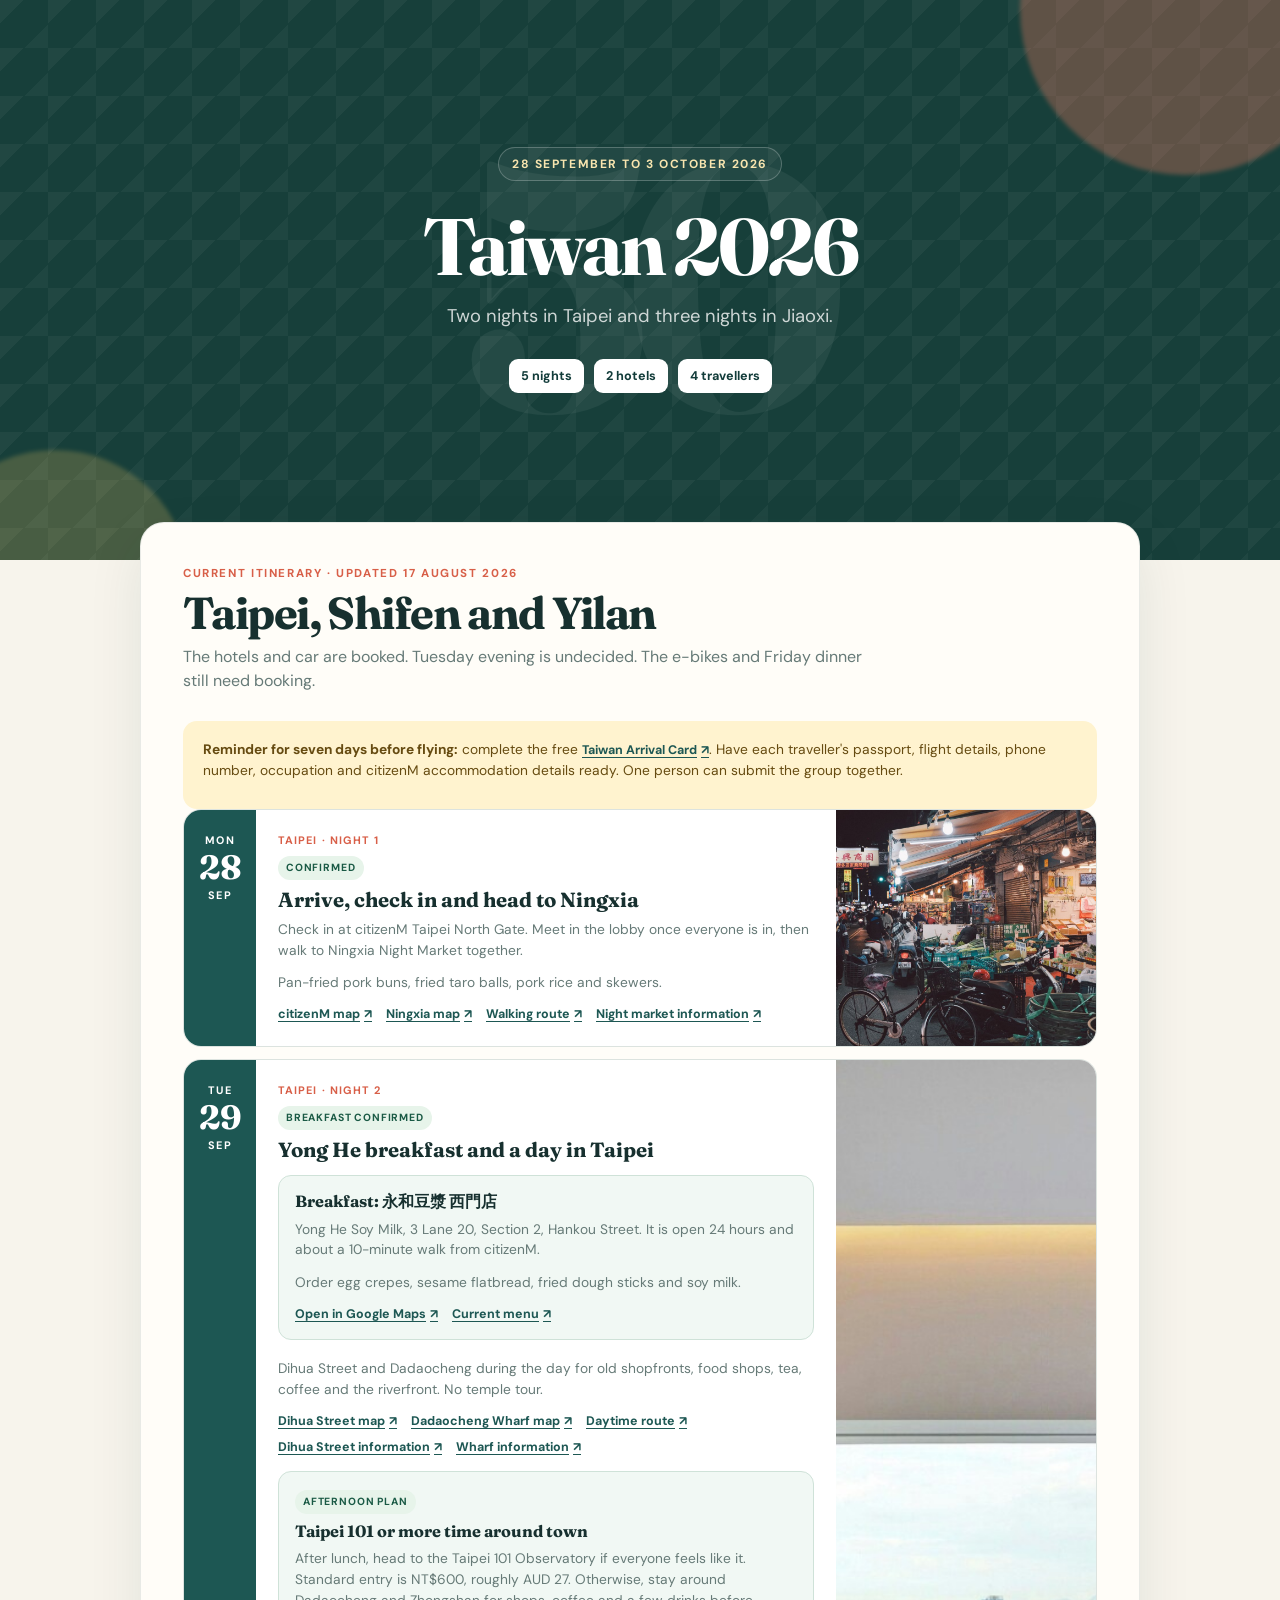
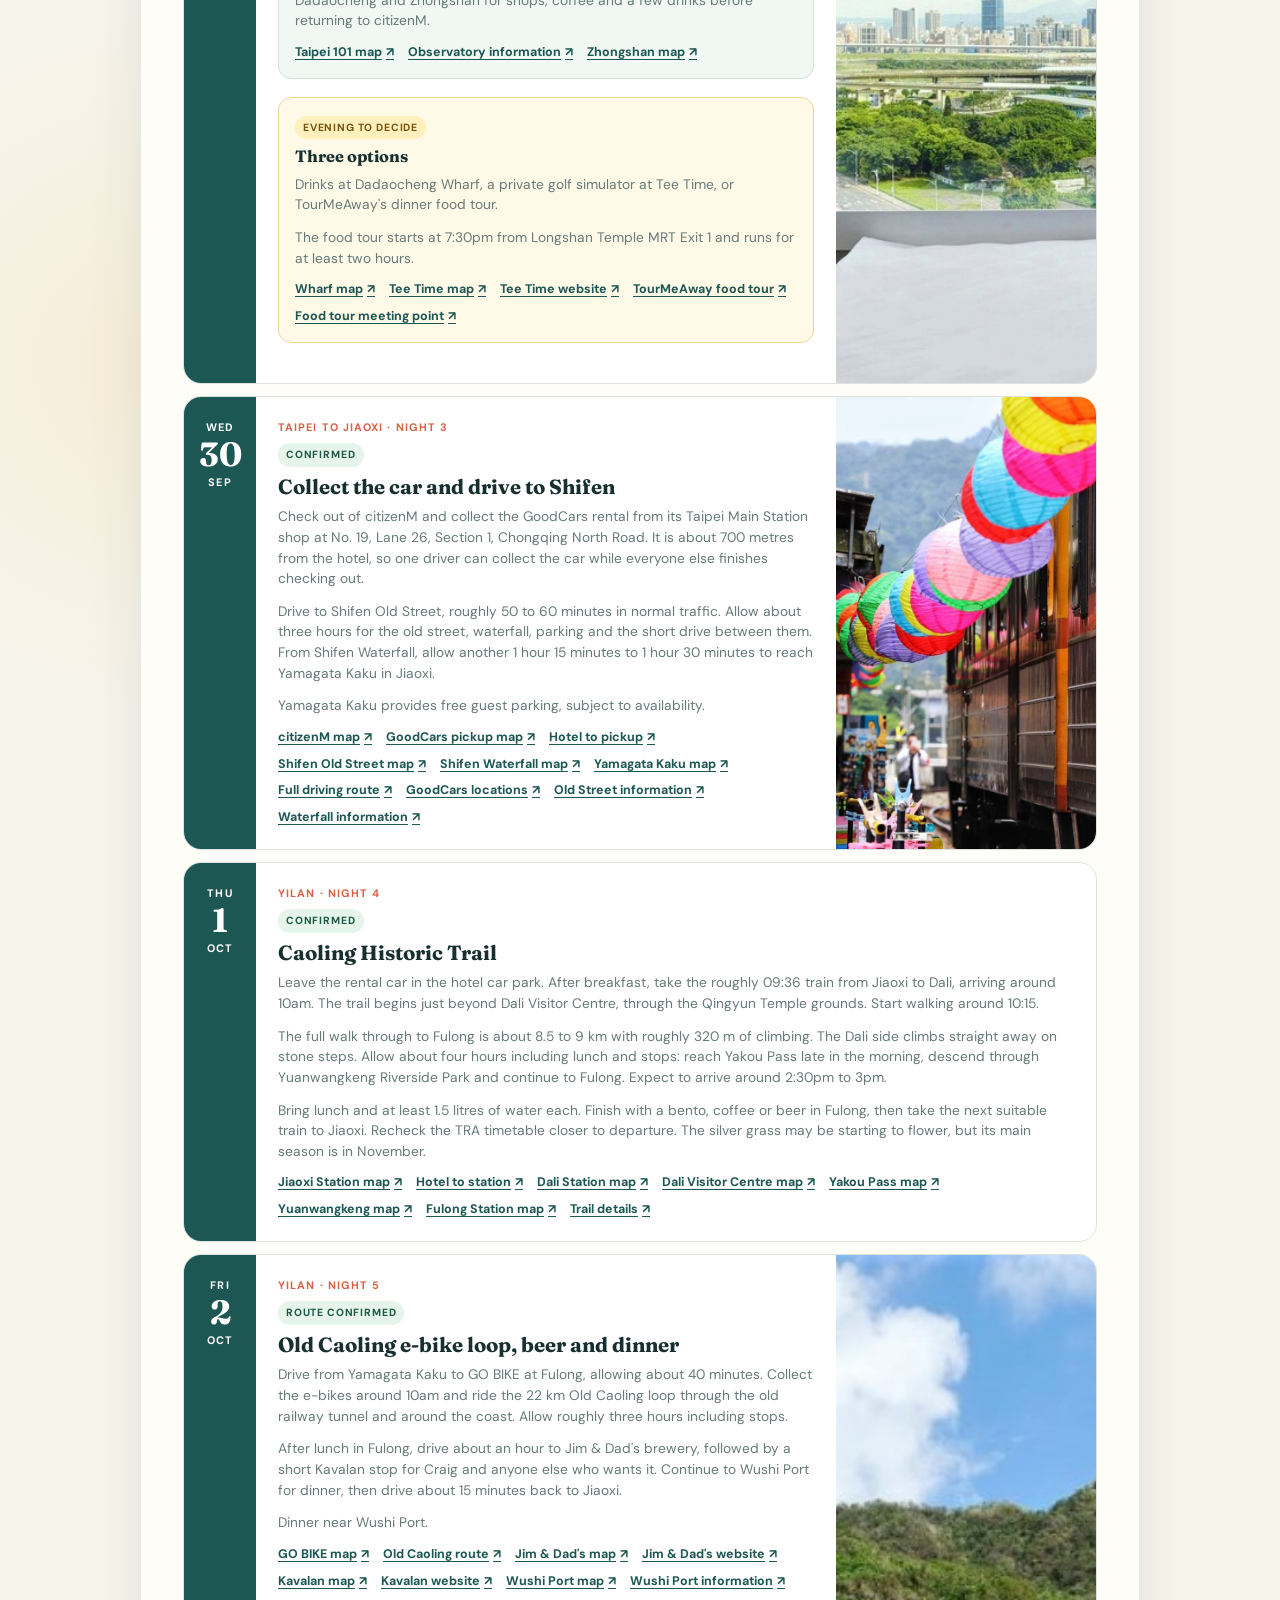
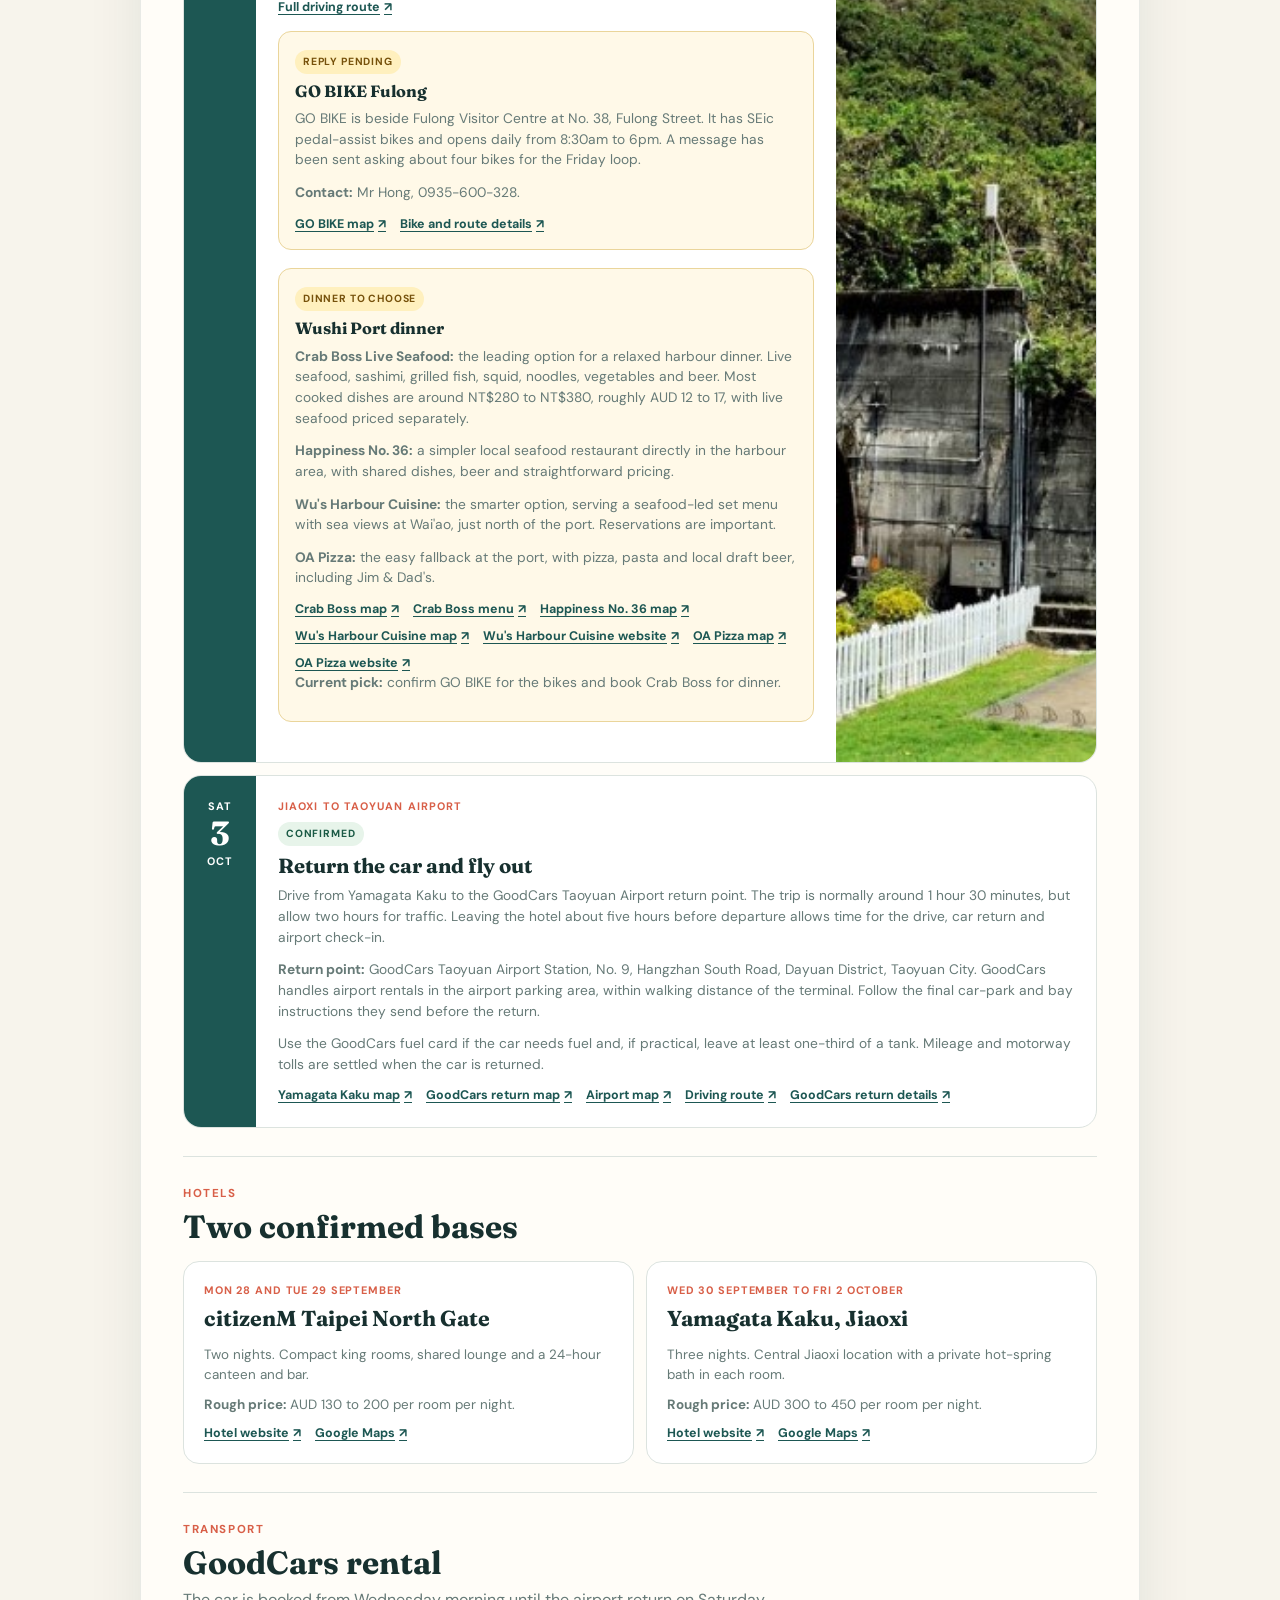
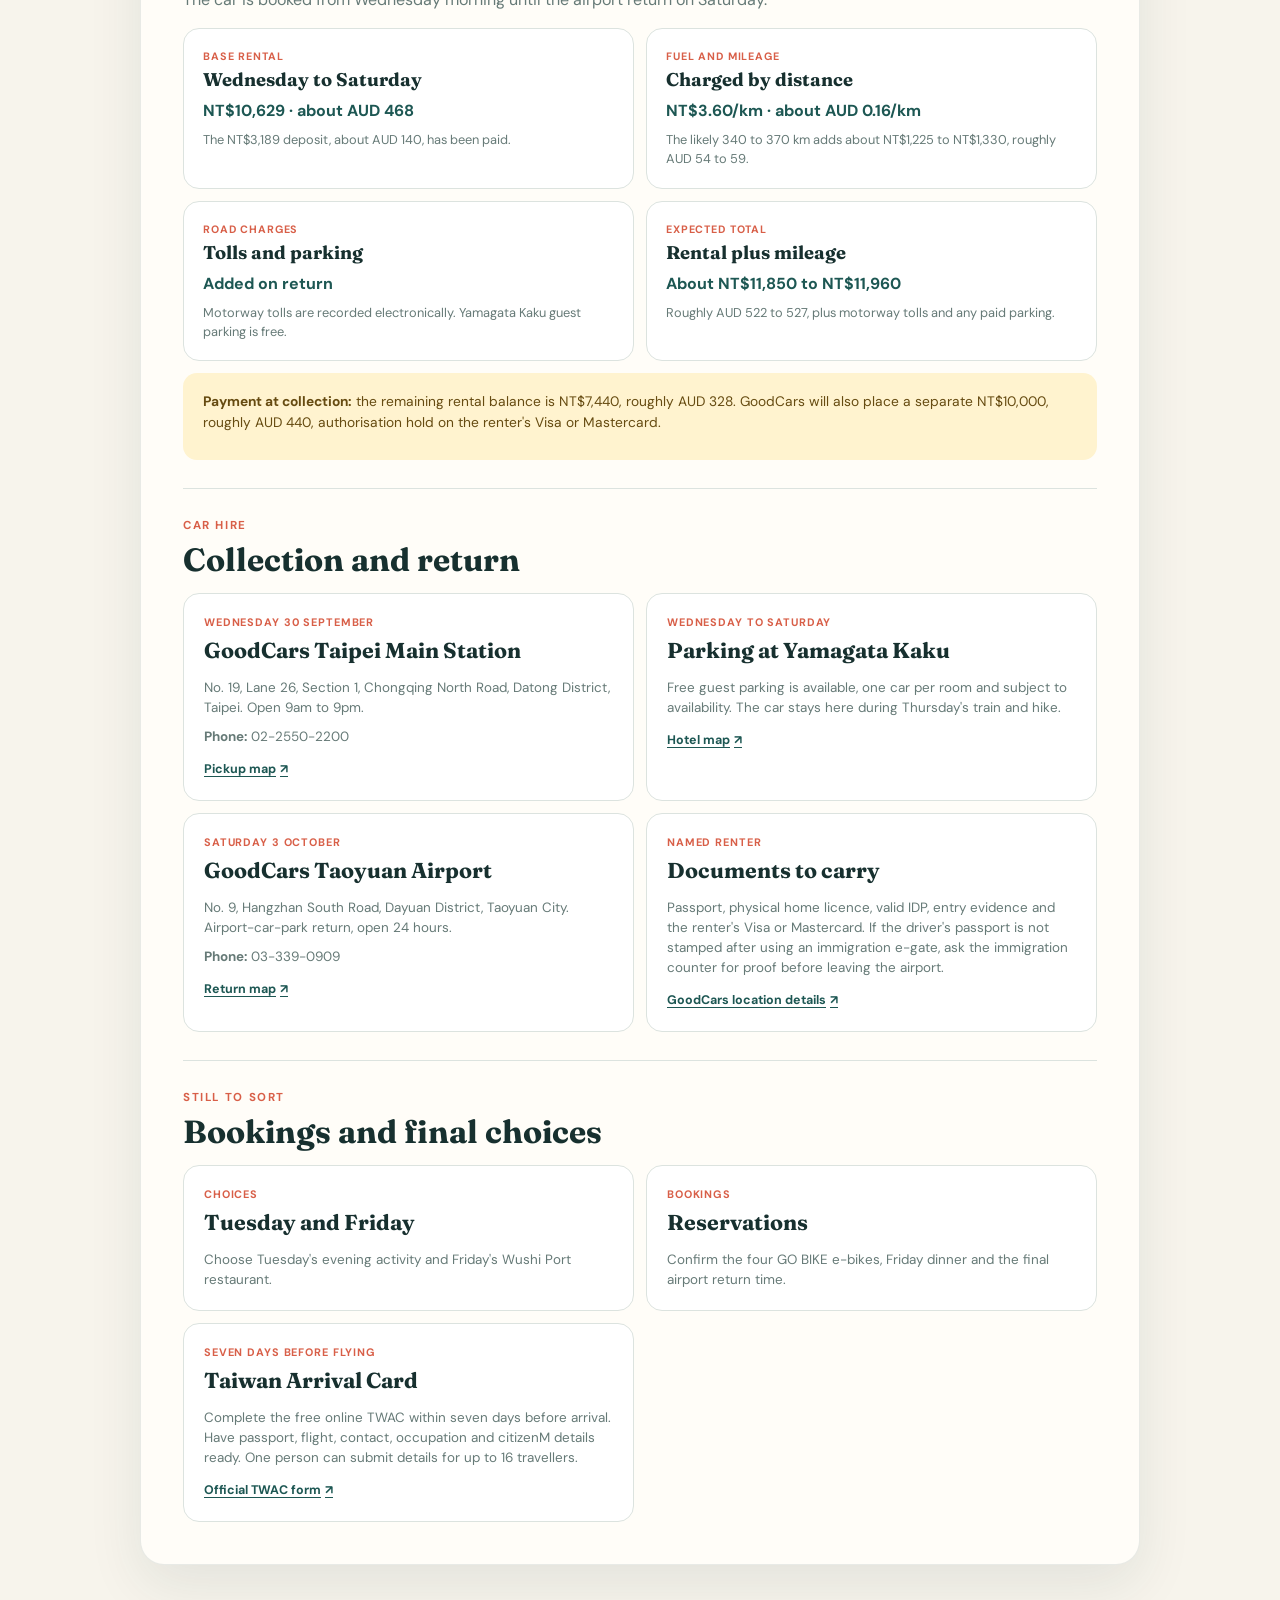
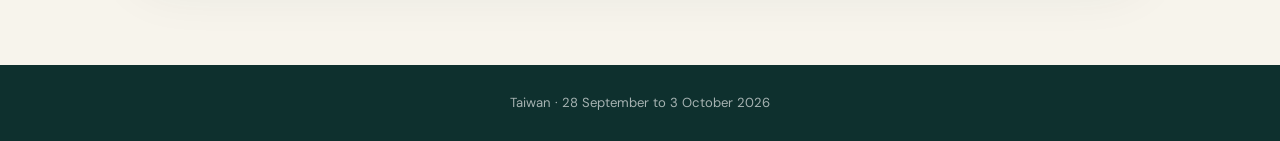
==== commit 48f88af4: "Update Taiwan itinerary and travel reminders" ====
--- a/itinerary.html
+++ b/itinerary.html
@@ -31,9 +31,13 @@
     <main class="shell main-content main-content--itinerary">
       <section class="plan-intro" aria-labelledby="itinerary-title">
         <div class="plan-intro__heading">
-          <span class="question__number">Current itinerary · Updated 11 August 2026</span>
+          <span class="question__number">Current itinerary · Updated 17 August 2026</span>
           <h2 id="itinerary-title">Taipei, Shifen and Yilan</h2>
-          <p>The route, hotels and main activities are settled. Tuesday evening, Friday dinner and the airport transfer still have choices to make.</p>
+          <p>The hotels and car are booked. Tuesday evening is undecided. The e-bikes and Friday dinner still need booking.</p>
+        </div>
+
+        <div class="transport-total">
+          <p><strong>Reminder for seven days before flying:</strong> complete the free <a class="external-link" href="https://twac.immigration.gov.tw/" target="_blank" rel="noopener noreferrer">Taiwan Arrival Card <span aria-hidden="true">↗</span></a>. Have each traveller's passport, flight details, phone number, occupation and citizenM accommodation details ready. One person can submit the group together.</p>
         </div>
 
         <ol class="day-list">
@@ -122,14 +126,19 @@
             <div class="day-card__body">
               <span class="day-card__place">Taipei to Jiaoxi · Night 3</span>
               <span class="itinerary-status">Confirmed</span>
-              <h3>Shifen on the way to Jiaoxi</h3>
-              <p>Check out of citizenM and take a private van to Shifen Old Street and Shifen Waterfall. Allow about three hours for the two stops, then continue to Jiaoxi and check in at Yamagata Kaku.</p>
+              <h3>Collect the car and drive to Shifen</h3>
+              <p>Check out of citizenM and collect the GoodCars rental from its Taipei Main Station shop at No. 19, Lane 26, Section 1, Chongqing North Road. It is about 700 metres from the hotel, so one driver can collect the car while everyone else finishes checking out.</p>
+              <p>Drive to Shifen Old Street, roughly 50 to 60 minutes in normal traffic. Allow about three hours for the old street, waterfall, parking and the short drive between them. From Shifen Waterfall, allow another 1 hour 15 minutes to 1 hour 30 minutes to reach Yamagata Kaku in Jiaoxi.</p>
+              <p>Yamagata Kaku provides free guest parking, subject to availability.</p>
               <div class="link-row">
                 <a class="external-link" href="https://www.google.com/maps/search/?api=1&amp;query=citizenM+Taipei+North+Gate" target="_blank" rel="noopener noreferrer">citizenM map <span aria-hidden="true">↗</span></a>
+                <a class="external-link" href="https://www.google.com/maps/search/?api=1&amp;query=%E5%9B%BA%E5%BE%97%E7%A7%9F%E8%BB%8A+%E5%8F%B0%E5%8C%97%E8%BB%8A%E7%AB%99%E5%BA%97" target="_blank" rel="noopener noreferrer">GoodCars pickup map <span aria-hidden="true">↗</span></a>
+                <a class="external-link" href="https://www.google.com/maps/dir/?api=1&amp;origin=citizenM+Taipei+North+Gate&amp;destination=%E5%9B%BA%E5%BE%97%E7%A7%9F%E8%BB%8A+%E5%8F%B0%E5%8C%97%E8%BB%8A%E7%AB%99%E5%BA%97&amp;travelmode=walking" target="_blank" rel="noopener noreferrer">Hotel to pickup <span aria-hidden="true">↗</span></a>
                 <a class="external-link" href="https://www.google.com/maps/search/?api=1&amp;query=Shifen+Old+Street+Taiwan" target="_blank" rel="noopener noreferrer">Shifen Old Street map <span aria-hidden="true">↗</span></a>
                 <a class="external-link" href="https://www.google.com/maps/search/?api=1&amp;query=Shifen+Waterfall+Taiwan" target="_blank" rel="noopener noreferrer">Shifen Waterfall map <span aria-hidden="true">↗</span></a>
                 <a class="external-link" href="https://www.google.com/maps/search/?api=1&amp;query=Yamagata+Kaku+Hotel+Spa+Jiaoxi" target="_blank" rel="noopener noreferrer">Yamagata Kaku map <span aria-hidden="true">↗</span></a>
-                <a class="external-link" href="https://www.google.com/maps/dir/?api=1&amp;origin=citizenM+Taipei+North+Gate&amp;destination=Yamagata+Kaku+Hotel+Spa+Jiaoxi&amp;waypoints=Shifen+Old+Street+Taiwan%7CShifen+Waterfall+Taiwan&amp;travelmode=driving" target="_blank" rel="noopener noreferrer">Full driving route <span aria-hidden="true">↗</span></a>
+                <a class="external-link" href="https://www.google.com/maps/dir/?api=1&amp;origin=%E5%9B%BA%E5%BE%97%E7%A7%9F%E8%BB%8A+%E5%8F%B0%E5%8C%97%E8%BB%8A%E7%AB%99%E5%BA%97&amp;destination=Yamagata+Kaku+Hotel+Spa+Jiaoxi&amp;waypoints=Shifen+Old+Street+Taiwan%7CShifen+Waterfall+Taiwan&amp;travelmode=driving" target="_blank" rel="noopener noreferrer">Full driving route <span aria-hidden="true">↗</span></a>
+                <a class="external-link" href="https://www.goodcars.tw/en/stronghold" target="_blank" rel="noopener noreferrer">GoodCars locations <span aria-hidden="true">↗</span></a>
                 <a class="external-link" href="https://newtaipei.travel/en/attractions/detail/111989" target="_blank" rel="noopener noreferrer">Old Street information <span aria-hidden="true">↗</span></a>
                 <a class="external-link" href="https://newtaipei.travel/en/Attractions/Detail/111592" target="_blank" rel="noopener noreferrer">Waterfall information <span aria-hidden="true">↗</span></a>
               </div>
@@ -145,7 +154,7 @@
               <span class="day-card__place">Yilan · Night 4</span>
               <span class="itinerary-status">Confirmed</span>
               <h3>Caoling Historic Trail</h3>
-              <p>Breakfast at the hotel, then take the roughly 09:36 train from Jiaoxi to Dali, arriving around 10am. The trail begins just beyond Dali Visitor Centre, through the Qingyun Temple grounds. Start walking around 10:15.</p>
+              <p>Leave the rental car in the hotel car park. After breakfast, take the roughly 09:36 train from Jiaoxi to Dali, arriving around 10am. The trail begins just beyond Dali Visitor Centre, through the Qingyun Temple grounds. Start walking around 10:15.</p>
               <p>The full walk through to Fulong is about 8.5 to 9 km with roughly 320 m of climbing. The Dali side climbs straight away on stone steps. Allow about four hours including lunch and stops: reach Yakou Pass late in the morning, descend through Yuanwangkeng Riverside Park and continue to Fulong. Expect to arrive around 2:30pm to 3pm.</p>
               <p>Bring lunch and at least 1.5 litres of water each. Finish with a bento, coffee or beer in Fulong, then take the next suitable train to Jiaoxi. Recheck the TRA timetable closer to departure. The silver grass may be starting to flower, but its main season is in November.</p>
               <div class="link-row">
@@ -165,32 +174,31 @@
             <div class="day-card__date"><span>Fri</span><strong>2</strong><span>Oct</span></div>
             <div class="day-card__body">
               <span class="day-card__place">Yilan · Night 5</span>
-              <span class="itinerary-status">Confirmed</span>
-              <h3>E-bikes, beer and the group dinner</h3>
-              <p>Ride e-bikes on the flatter Zhuangwei coast in the morning. Visit Jim &amp; Dad's brewery in the afternoon, followed by a short Kavalan stop for Craig and anyone else who wants it.</p>
+              <span class="itinerary-status">Route confirmed</span>
+              <h3>Old Caoling e-bike loop, beer and dinner</h3>
+              <p>Drive from Yamagata Kaku to GO BIKE at Fulong, allowing about 40 minutes. Collect the e-bikes around 10am and ride the 22 km Old Caoling loop through the old railway tunnel and around the coast. Allow roughly three hours including stops.</p>
+              <p>After lunch in Fulong, drive about an hour to Jim &amp; Dad's brewery, followed by a short Kavalan stop for Craig and anyone else who wants it. Continue to Wushi Port for dinner, then drive about 15 minutes back to Jiaoxi.</p>
               <p>Dinner near Wushi Port.</p>
               <div class="link-row">
-                <a class="external-link" href="https://www.google.com/maps/search/?api=1&amp;query=Zhuangwei+Sand+Dune+Tourism+Service+Park" target="_blank" rel="noopener noreferrer">Zhuangwei map <span aria-hidden="true">↗</span></a>
-                <a class="external-link" href="https://eng.taiwan.net.tw/m1.aspx?id=A12-00488&amp;sNo=0000208" target="_blank" rel="noopener noreferrer">Zhuangwei information <span aria-hidden="true">↗</span></a>
+                <a class="external-link" href="https://www.google.com/maps/search/?api=1&amp;query=%E6%98%9F%E7%A9%BA+X+%E8%97%9D%E7%B4%A0%E6%9D%91+GO+BIKE+%E7%A6%8F%E9%9A%86" target="_blank" rel="noopener noreferrer">GO BIKE map <span aria-hidden="true">↗</span></a>
+                <a class="external-link" href="https://taiwanbike.tw/en/bikeRoute/search/17995/" target="_blank" rel="noopener noreferrer">Old Caoling route <span aria-hidden="true">↗</span></a>
                 <a class="external-link" href="https://www.google.com/maps/search/?api=1&amp;query=Jim+and+Dad%27s+Brewing+Company+Yilan" target="_blank" rel="noopener noreferrer">Jim &amp; Dad's map <span aria-hidden="true">↗</span></a>
                 <a class="external-link" href="https://janddbrewing.com/" target="_blank" rel="noopener noreferrer">Jim &amp; Dad's website <span aria-hidden="true">↗</span></a>
                 <a class="external-link" href="https://www.google.com/maps/search/?api=1&amp;query=Kavalan+Whisky+Distillery+Yilan" target="_blank" rel="noopener noreferrer">Kavalan map <span aria-hidden="true">↗</span></a>
                 <a class="external-link" href="https://www.kavalanwhisky.com/en/index.php" target="_blank" rel="noopener noreferrer">Kavalan website <span aria-hidden="true">↗</span></a>
                 <a class="external-link" href="https://www.google.com/maps/search/?api=1&amp;query=Wushi+Harbor+Yilan" target="_blank" rel="noopener noreferrer">Wushi Port map <span aria-hidden="true">↗</span></a>
                 <a class="external-link" href="https://eng.taiwan.net.tw/m1.aspx?id=A12-00478&amp;sNo=0002106" target="_blank" rel="noopener noreferrer">Wushi Port information <span aria-hidden="true">↗</span></a>
-                <a class="external-link" href="https://www.google.com/maps/dir/?api=1&amp;origin=Yamagata+Kaku+Hotel+Spa+Jiaoxi&amp;destination=Yamagata+Kaku+Hotel+Spa+Jiaoxi&amp;waypoints=Zhuangwei+Sand+Dune+Tourism+Service+Park%7CJim+and+Dad%27s+Brewing+Company+Yilan%7CKavalan+Whisky+Distillery+Yilan%7CWushi+Harbor+Yilan&amp;travelmode=driving" target="_blank" rel="noopener noreferrer">Full driving route <span aria-hidden="true">↗</span></a>
+                <a class="external-link" href="https://www.google.com/maps/dir/?api=1&amp;origin=Yamagata+Kaku+Hotel+Spa+Jiaoxi&amp;destination=Yamagata+Kaku+Hotel+Spa+Jiaoxi&amp;waypoints=%E6%98%9F%E7%A9%BA+X+%E8%97%9D%E7%B4%A0%E6%9D%91+GO+BIKE+%E7%A6%8F%E9%9A%86%7CJim+and+Dad%27s+Brewing+Company+Yilan%7CKavalan+Whisky+Distillery+Yilan%7CWushi+Harbor+Yilan&amp;travelmode=driving" target="_blank" rel="noopener noreferrer">Full driving route <span aria-hidden="true">↗</span></a>
               </div>
 
               <div class="itinerary-detail itinerary-detail--open">
-                <span class="itinerary-status itinerary-status--open">Supplier to call</span>
-                <h4>Bike options</h4>
-                <p><strong>Best lead: Xiefa Bicycle, beside Toucheng Station.</strong> It opens from 9am and advertises bicycles and electric vehicles from NT$600, roughly AUD 27. Confirm that the electric vehicles are pedal-assist bikes, that four are available, and that the van can collect them. Phone: 03-931-1089.</p>
-                <p><strong>Backup: Yongzhen Seaside Bicycle Rental.</strong> It is directly on the Zhuangwei coast. The listed bikes appear to be regular bicycles, but the route is flat. Its Friday opening time is listed as 11:30am, so using it would push the ride towards lunchtime.</p>
-                <div class="link-row">
-                  <a class="external-link" href="https://www.google.com/maps/search/?api=1&amp;query=%E5%8D%94%E7%99%BC%E8%87%AA%E8%A1%8C%E8%BB%8A+%E9%A0%AD%E5%9F%8E" target="_blank" rel="noopener noreferrer">Xiefa map <span aria-hidden="true">↗</span></a>
-                  <a class="external-link" href="https://media.taiwan.net.tw/zh-tw/portal/travel/details/tourismservicesite_a15010000h_000252" target="_blank" rel="noopener noreferrer">Xiefa details <span aria-hidden="true">↗</span></a>
-                  <a class="external-link" href="https://www.google.com/maps/search/?api=1&amp;query=%E6%B0%B8%E9%8E%AE%E6%B5%B7%E9%82%8A%E5%B0%8F%E5%BA%97+%E8%85%B3%E8%B8%8F%E8%BB%8A%E5%87%BA%E7%A7%9F" target="_blank" rel="noopener noreferrer">Yongzhen map <span aria-hidden="true">↗</span></a>
-                  <a class="external-link" href="https://www.funliday.com/pois/26954479?hl=zh_tw" target="_blank" rel="noopener noreferrer">Yongzhen details <span aria-hidden="true">↗</span></a>
+                <span class="itinerary-status itinerary-status--open">Reply pending</span>
+                <h4>GO BIKE Fulong</h4>
+                <p>GO BIKE is beside Fulong Visitor Centre at No. 38, Fulong Street. It has SEic pedal-assist bikes and opens daily from 8:30am to 6pm. A message has been sent asking about four bikes for the Friday loop.</p>
+                <p><strong>Contact:</strong> Mr Hong, 0935-600-328.</p>
+                <div class="link-row">
+                  <a class="external-link" href="https://www.google.com/maps/search/?api=1&amp;query=%E6%98%9F%E7%A9%BA+X+%E8%97%9D%E7%B4%A0%E6%9D%91+GO+BIKE+%E7%A6%8F%E9%9A%86" target="_blank" rel="noopener noreferrer">GO BIKE map <span aria-hidden="true">↗</span></a>
+                  <a class="external-link" href="https://seic-bikes.com/blogs/life/fulong-starry-art-village-bike-life" target="_blank" rel="noopener noreferrer">Bike and route details <span aria-hidden="true">↗</span></a>
                 </div>
               </div>
 
@@ -210,11 +218,11 @@
                   <a class="external-link" href="https://www.google.com/maps/search/?api=1&amp;query=OA+Pizza+Toucheng" target="_blank" rel="noopener noreferrer">OA Pizza map <span aria-hidden="true">↗</span></a>
                   <a class="external-link" href="https://www.oahotels.com.tw/facility-detail/1/" target="_blank" rel="noopener noreferrer">OA Pizza website <span aria-hidden="true">↗</span></a>
                 </div>
-                <p><strong>Current pick:</strong> call Xiefa for the bikes and book Crab Boss for dinner.</p>
+                <p><strong>Current pick:</strong> confirm GO BIKE for the bikes and book Crab Boss for dinner.</p>
               </div>
             </div>
             <figure class="day-card__photo">
-              <img src="/assets/taiwan/itinerary/jim-and-dads.jpg" alt="The taproom at Jim and Dad's brewery" width="1920" height="1279" loading="lazy" />
+              <img src="/assets/taiwan/itinerary/old-caoling-bike.jpg" alt="The Old Caoling railway tunnel beside the bikeway" width="960" height="596" loading="lazy" />
             </figure>
           </li>
 
@@ -223,17 +231,16 @@
             <div class="day-card__body">
               <span class="day-card__place">Jiaoxi to Taoyuan Airport</span>
               <span class="itinerary-status">Confirmed</span>
-              <h3>Fly out in the afternoon</h3>
-              <p><strong>Private van:</strong> travel directly from Yamagata Kaku to the terminal. The drive is usually around 1 hour 30 minutes, but allow up to two hours for traffic. Plan to leave Jiaoxi about five hours before the flight.</p>
-              <p><strong>Train:</strong> walk to Jiaoxi Station, take a reserved TRA express to Taipei Main Station, then walk through the station to A1 and take the Airport MRT Express. Allow 1 hour 10 minutes to 1 hour 30 minutes on the TRA train, 15 to 25 minutes for the transfer, and 35 minutes to Terminal 1 or about 39 minutes to Terminal 2. With waiting time, allow 2 hours 15 minutes to 2 hours 45 minutes from the hotel to the terminal.</p>
-              <p><strong>Cost comparison:</strong> the express-train route is about NT$441 per person, roughly AUD 20, or AUD 80 for four. The private van is roughly AUD 135 to 150 for the vehicle. The saving is modest once split four ways, and the train means handling suitcases through Taipei Main Station. Exact TRA times for 3 October should be checked when bookings open four weeks ahead.</p>
+              <h3>Return the car and fly out</h3>
+              <p>Drive from Yamagata Kaku to the GoodCars Taoyuan Airport return point. The trip is normally around 1 hour 30 minutes, but allow two hours for traffic. Leaving the hotel about five hours before departure allows time for the drive, car return and airport check-in.</p>
+              <p><strong>Return point:</strong> GoodCars Taoyuan Airport Station, No. 9, Hangzhan South Road, Dayuan District, Taoyuan City. GoodCars handles airport rentals in the airport parking area, within walking distance of the terminal. Follow the final car-park and bay instructions they send before the return.</p>
+              <p>Use the GoodCars fuel card if the car needs fuel and, if practical, leave at least one-third of a tank. Mileage and motorway tolls are settled when the car is returned.</p>
               <div class="link-row">
                 <a class="external-link" href="https://www.google.com/maps/search/?api=1&amp;query=Yamagata+Kaku+Hotel+Spa+Jiaoxi" target="_blank" rel="noopener noreferrer">Yamagata Kaku map <span aria-hidden="true">↗</span></a>
+                <a class="external-link" href="https://www.google.com/maps/search/?api=1&amp;query=GoodCars+Taoyuan+Airport+No.+9+Hangzhan+South+Road" target="_blank" rel="noopener noreferrer">GoodCars return map <span aria-hidden="true">↗</span></a>
                 <a class="external-link" href="https://www.google.com/maps/search/?api=1&amp;query=Taiwan+Taoyuan+International+Airport" target="_blank" rel="noopener noreferrer">Airport map <span aria-hidden="true">↗</span></a>
-                <a class="external-link" href="https://www.google.com/maps/dir/?api=1&amp;origin=Yamagata+Kaku+Hotel+Spa+Jiaoxi&amp;destination=Taiwan+Taoyuan+International+Airport&amp;travelmode=driving" target="_blank" rel="noopener noreferrer">Transfer route <span aria-hidden="true">↗</span></a>
-                <a class="external-link" href="https://www.google.com/maps/dir/?api=1&amp;origin=Yamagata+Kaku+Hotel+Spa+Jiaoxi&amp;destination=Taiwan+Taoyuan+International+Airport&amp;travelmode=transit" target="_blank" rel="noopener noreferrer">Train route <span aria-hidden="true">↗</span></a>
-                <a class="external-link" href="https://tip.railway.gov.tw/tra-tip-web/tip/tip001/tip112/gobytime?lang=EN_US" target="_blank" rel="noopener noreferrer">TRA timetable <span aria-hidden="true">↗</span></a>
-                <a class="external-link" href="https://www.tymetro.com.tw/tymetro-new/en/_pages/travel-guide/timetable.php" target="_blank" rel="noopener noreferrer">Airport MRT timetable <span aria-hidden="true">↗</span></a>
+                <a class="external-link" href="https://www.google.com/maps/dir/?api=1&amp;origin=Yamagata+Kaku+Hotel+Spa+Jiaoxi&amp;destination=GoodCars+Taoyuan+Airport+No.+9+Hangzhan+South+Road&amp;travelmode=driving" target="_blank" rel="noopener noreferrer">Driving route <span aria-hidden="true">↗</span></a>
+                <a class="external-link" href="https://www.goodcars.tw/en/stronghold" target="_blank" rel="noopener noreferrer">GoodCars return details <span aria-hidden="true">↗</span></a>
               </div>
             </div>
           </li>
@@ -271,72 +278,72 @@
         <section class="transport-costs" aria-labelledby="transport-title">
           <div class="transport-costs__heading">
             <span class="question__number">Transport</span>
-            <h3 id="transport-title">Van budget</h3>
-            <p>Wednesday and Friday need van quotes. Thursday uses trains at both ends of the walk. Saturday can be a van or two trains.</p>
+            <h3 id="transport-title">GoodCars rental</h3>
+            <p>The car is booked from Wednesday morning until the airport return on Saturday.</p>
           </div>
           <div class="transport-costs__grid">
             <article class="transport-cost">
-              <span class="transport-cost__day">Wednesday</span>
-              <h4>Taipei to Shifen to Jiaoxi</h4>
-              <strong class="transport-cost__price">AUD 290 to 360</strong>
+              <span class="transport-cost__day">Base rental</span>
+              <h4>Wednesday to Saturday</h4>
+              <strong class="transport-cost__price">NT$10,629 · about AUD 468</strong>
+              <p>The NT$3,189 deposit, about AUD 140, has been paid.</p>
             </article>
             <article class="transport-cost">
-              <span class="transport-cost__day">Thursday</span>
-              <h4>Trains and the historic trail</h4>
-              <strong class="transport-cost__price">No van or taxi needed</strong>
+              <span class="transport-cost__day">Fuel and mileage</span>
+              <h4>Charged by distance</h4>
+              <strong class="transport-cost__price">NT$3.60/km · about AUD 0.16/km</strong>
+              <p>The likely 340 to 370 km adds about NT$1,225 to NT$1,330, roughly AUD 54 to 59.</p>
             </article>
             <article class="transport-cost">
-              <span class="transport-cost__day">Friday</span>
-              <h4>Coast, brewery, Kavalan and dinner</h4>
-              <strong class="transport-cost__price">AUD 210 to 290</strong>
+              <span class="transport-cost__day">Road charges</span>
+              <h4>Tolls and parking</h4>
+              <strong class="transport-cost__price">Added on return</strong>
+              <p>Motorway tolls are recorded electronically. Yamagata Kaku guest parking is free.</p>
             </article>
             <article class="transport-cost">
-              <span class="transport-cost__day">Saturday</span>
-              <h4>Jiaoxi to Taoyuan Airport</h4>
-              <strong class="transport-cost__price">Van AUD 135 to 150</strong>
-              <p>Train roughly AUD 80 total for four, changing at Taipei Main Station.</p>
+              <span class="transport-cost__day">Expected total</span>
+              <h4>Rental plus mileage</h4>
+              <strong class="transport-cost__price">About NT$11,850 to NT$11,960</strong>
+              <p>Roughly AUD 522 to 527, plus motorway tolls and any paid parking.</p>
             </article>
           </div>
           <div class="transport-total">
-            <p><strong>The old four-day van total no longer applies.</strong> Get separate quotes for Wednesday's transfer, Friday's Yilan loop and Saturday's airport transfer.</p>
+            <p><strong>Payment at collection:</strong> the remaining rental balance is NT$7,440, roughly AUD 328. GoodCars will also place a separate NT$10,000, roughly AUD 440, authorisation hold on the renter's Visa or Mastercard.</p>
           </div>
         </section>
 
-        <section class="stay-plan" aria-labelledby="van-hire-title">
+        <section class="stay-plan" aria-labelledby="car-hire-title">
           <div class="stay-plan__heading">
-            <span class="question__number">Van hire</span>
-            <h3 id="van-hire-title">Companies to ask for quotes</h3>
-            <p>All four list private vehicles with drivers. One Taiwan Trip and Orange Cat accept custom cross-county itineraries. Klook has a Yilan-specific charter. Bear Team publishes a direct Jiaoxi to Taoyuan Airport price.</p>
+            <span class="question__number">Car hire</span>
+            <h3 id="car-hire-title">Collection and return</h3>
           </div>
           <div class="stay-plan__grid">
             <article class="stay-block">
-              <span class="stay-block__nights">Best for Wednesday</span>
-              <h4>One Taiwan Trip</h4>
-              <p>Custom routes, cross-county drop-offs and 9-seat vans. English-speaking drivers cost extra.</p>
-              <a class="external-link" href="https://guide.taiwantourcar.com/en/" target="_blank" rel="noopener noreferrer">Request a quote <span aria-hidden="true">↗</span></a>
-            </article>
-            <article class="stay-block">
-              <span class="stay-block__nights">Comparison quote</span>
-              <h4>Orange Cat</h4>
-              <p>Custom routes and published base prices. Their 9-seat vans start at NT$5,500 to NT$6,500 for ten hours, roughly AUD 245 to 290, with cross-county and English-driver charges added.</p>
-              <a class="external-link" href="https://tttrips.com/en/theme/chartered_car/32" target="_blank" rel="noopener noreferrer">Prices and enquiry <span aria-hidden="true">↗</span></a>
-            </article>
-            <article class="stay-block">
-              <span class="stay-block__nights">Best for Friday</span>
-              <h4>Klook Yilan charter</h4>
-              <p>Four, six, eight or ten hours with 5-seat and 9-seat vehicles. Jiaoxi pickup and drop-off attract an extra local-area fee.</p>
-              <a class="external-link" href="https://www.klook.com/en-SG/activity/85409-yilan-private-car-charter/" target="_blank" rel="noopener noreferrer">Check date and price <span aria-hidden="true">↗</span></a>
-            </article>
-            <article class="stay-block">
-              <span class="stay-block__nights">Best for Saturday</span>
-              <h4>Bear Team</h4>
-              <p>Their published Jiaoxi to Taoyuan price is NT$2,500, roughly AUD 110, for 1 to 4 passengers with four bags, or NT$3,000, roughly AUD 133, for a 9-seat vehicle.</p>
-              <a class="external-link" href="https://www.ss687.com.tw/en/airport.html" target="_blank" rel="noopener noreferrer">Airport transfer details <span aria-hidden="true">↗</span></a>
-            </article>
-          </div>
-
-          <div class="transport-total">
-            <p><strong>Send this brief:</strong> four adults; Wednesday 30 September, citizenM Taipei North Gate to Shifen Old Street and Shifen Waterfall, then Yamagata Kaku Jiaoxi, with four suitcases. Friday 2 October, Yamagata Kaku to Zhuangwei, Jim &amp; Dad's, Kavalan and Wushi Port, then back to Jiaoxi, with no luggage. Saturday 3 October, Yamagata Kaku to Taoyuan Airport, with four suitcases. Ask for the vehicle model, luggage capacity, English-driver charge, overtime rate, parking and tolls.</p>
+              <span class="stay-block__nights">Wednesday 30 September</span>
+              <h4>GoodCars Taipei Main Station</h4>
+              <p>No. 19, Lane 26, Section 1, Chongqing North Road, Datong District, Taipei. Open 9am to 9pm.</p>
+              <p><strong>Phone:</strong> 02-2550-2200</p>
+              <a class="external-link" href="https://www.google.com/maps/search/?api=1&amp;query=%E5%9B%BA%E5%BE%97%E7%A7%9F%E8%BB%8A+%E5%8F%B0%E5%8C%97%E8%BB%8A%E7%AB%99%E5%BA%97" target="_blank" rel="noopener noreferrer">Pickup map <span aria-hidden="true">↗</span></a>
+            </article>
+            <article class="stay-block">
+              <span class="stay-block__nights">Wednesday to Saturday</span>
+              <h4>Parking at Yamagata Kaku</h4>
+              <p>Free guest parking is available, one car per room and subject to availability. The car stays here during Thursday's train and hike.</p>
+              <a class="external-link" href="https://www.google.com/maps/search/?api=1&amp;query=Yamagata+Kaku+Hotel+Spa+Jiaoxi" target="_blank" rel="noopener noreferrer">Hotel map <span aria-hidden="true">↗</span></a>
+            </article>
+            <article class="stay-block">
+              <span class="stay-block__nights">Saturday 3 October</span>
+              <h4>GoodCars Taoyuan Airport</h4>
+              <p>No. 9, Hangzhan South Road, Dayuan District, Taoyuan City. Airport-car-park return, open 24 hours.</p>
+              <p><strong>Phone:</strong> 03-339-0909</p>
+              <a class="external-link" href="https://www.google.com/maps/search/?api=1&amp;query=GoodCars+Taoyuan+Airport+No.+9+Hangzhan+South+Road" target="_blank" rel="noopener noreferrer">Return map <span aria-hidden="true">↗</span></a>
+            </article>
+            <article class="stay-block">
+              <span class="stay-block__nights">Named renter</span>
+              <h4>Documents to carry</h4>
+              <p>Passport, physical home licence, valid IDP, entry evidence and the renter's Visa or Mastercard. If the driver's passport is not stamped after using an immigration e-gate, ask the immigration counter for proof before leaving the airport.</p>
+              <a class="external-link" href="https://www.goodcars.tw/en/stronghold" target="_blank" rel="noopener noreferrer">GoodCars location details <span aria-hidden="true">↗</span></a>
+            </article>
           </div>
         </section>
 
@@ -348,13 +355,19 @@
           <div class="stay-plan__grid">
             <article class="stay-block">
               <span class="stay-block__nights">Choices</span>
-              <h4>Tuesday, Friday and Saturday</h4>
-              <p>Choose Tuesday's evening activity, Friday's Wushi Port restaurant, and van or train for the airport once the flights are booked.</p>
+              <h4>Tuesday and Friday</h4>
+              <p>Choose Tuesday's evening activity and Friday's Wushi Port restaurant.</p>
             </article>
             <article class="stay-block">
               <span class="stay-block__nights">Bookings</span>
-              <h4>Quotes and reservations</h4>
-              <p>Hotels, vans, e-bikes, Friday dinner and final flight times.</p>
+              <h4>Reservations</h4>
+              <p>Confirm the four GO BIKE e-bikes, Friday dinner and the final airport return time.</p>
+            </article>
+            <article class="stay-block">
+              <span class="stay-block__nights">Seven days before flying</span>
+              <h4>Taiwan Arrival Card</h4>
+              <p>Complete the free online TWAC within seven days before arrival. Have passport, flight, contact, occupation and citizenM details ready. One person can submit details for up to 16 travellers.</p>
+              <a class="external-link" href="https://twac.immigration.gov.tw/" target="_blank" rel="noopener noreferrer">Official TWAC form <span aria-hidden="true">↗</span></a>
             </article>
           </div>
         </section>
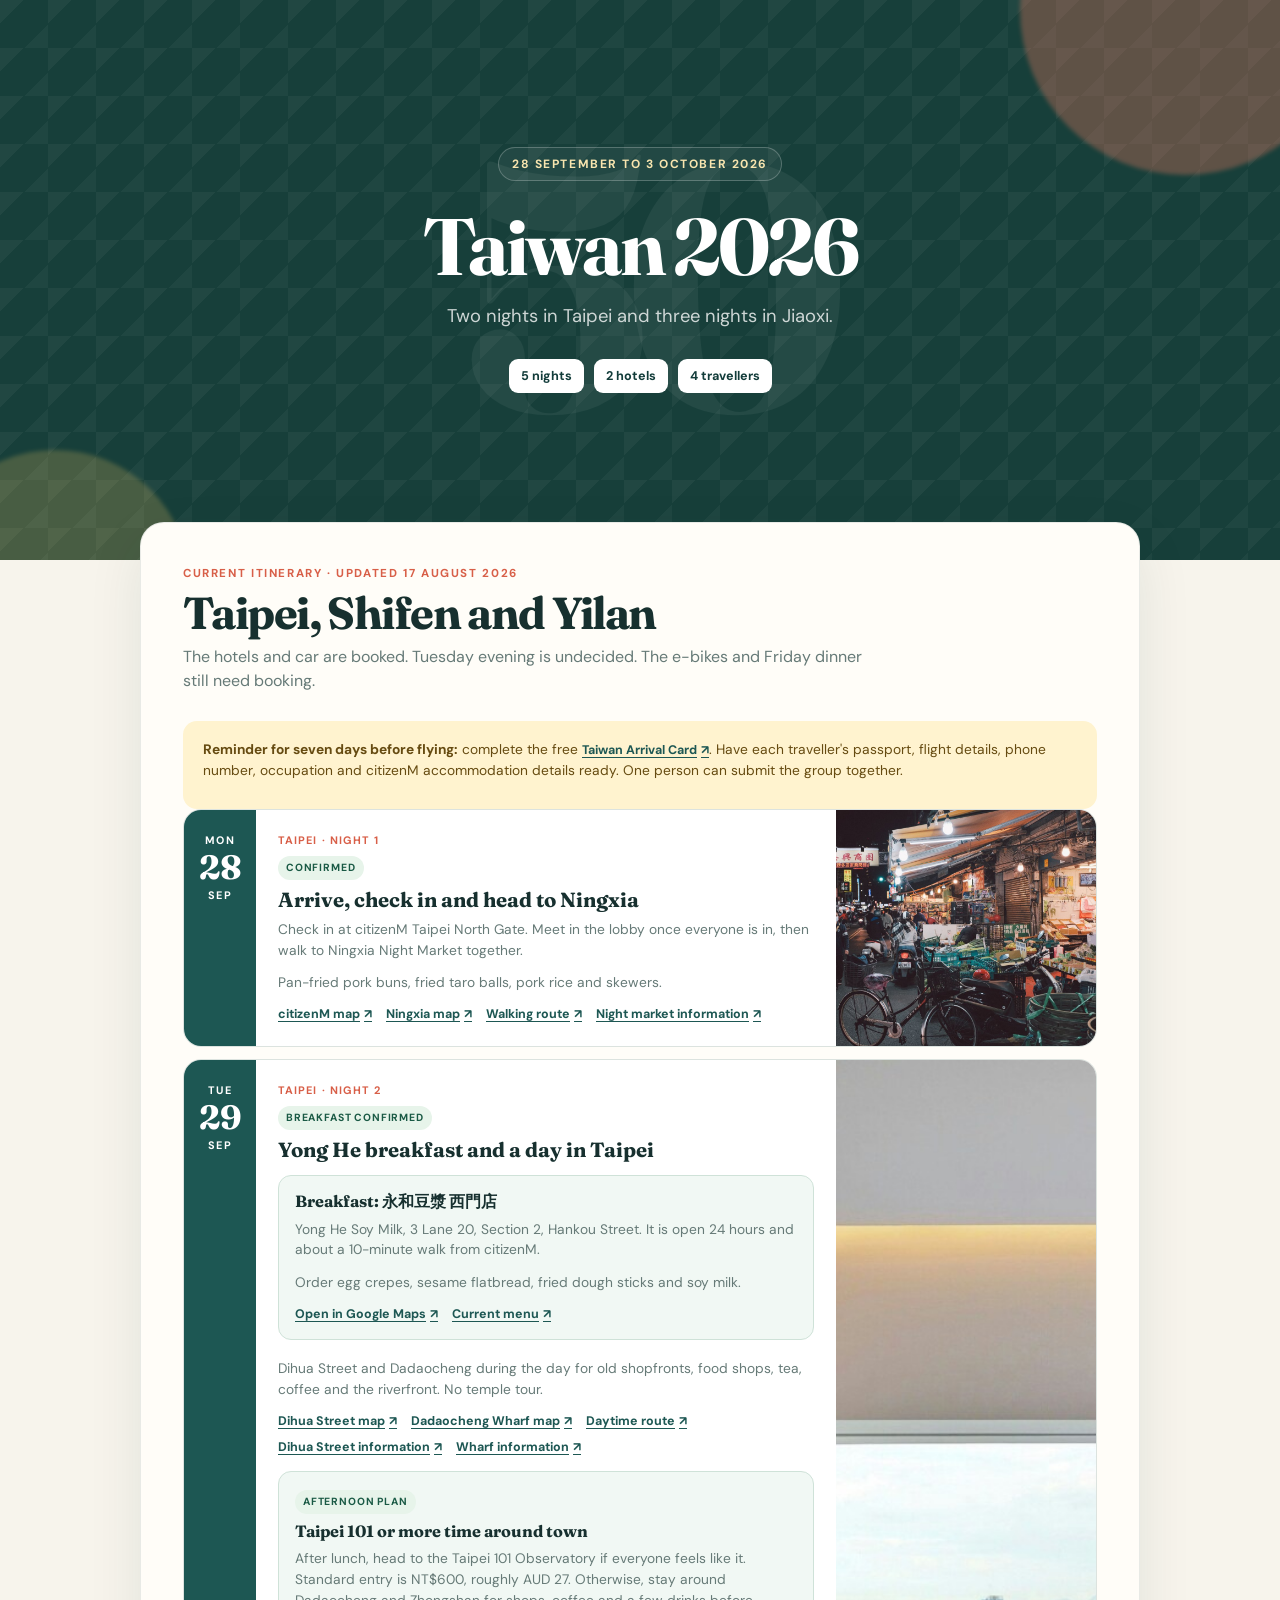
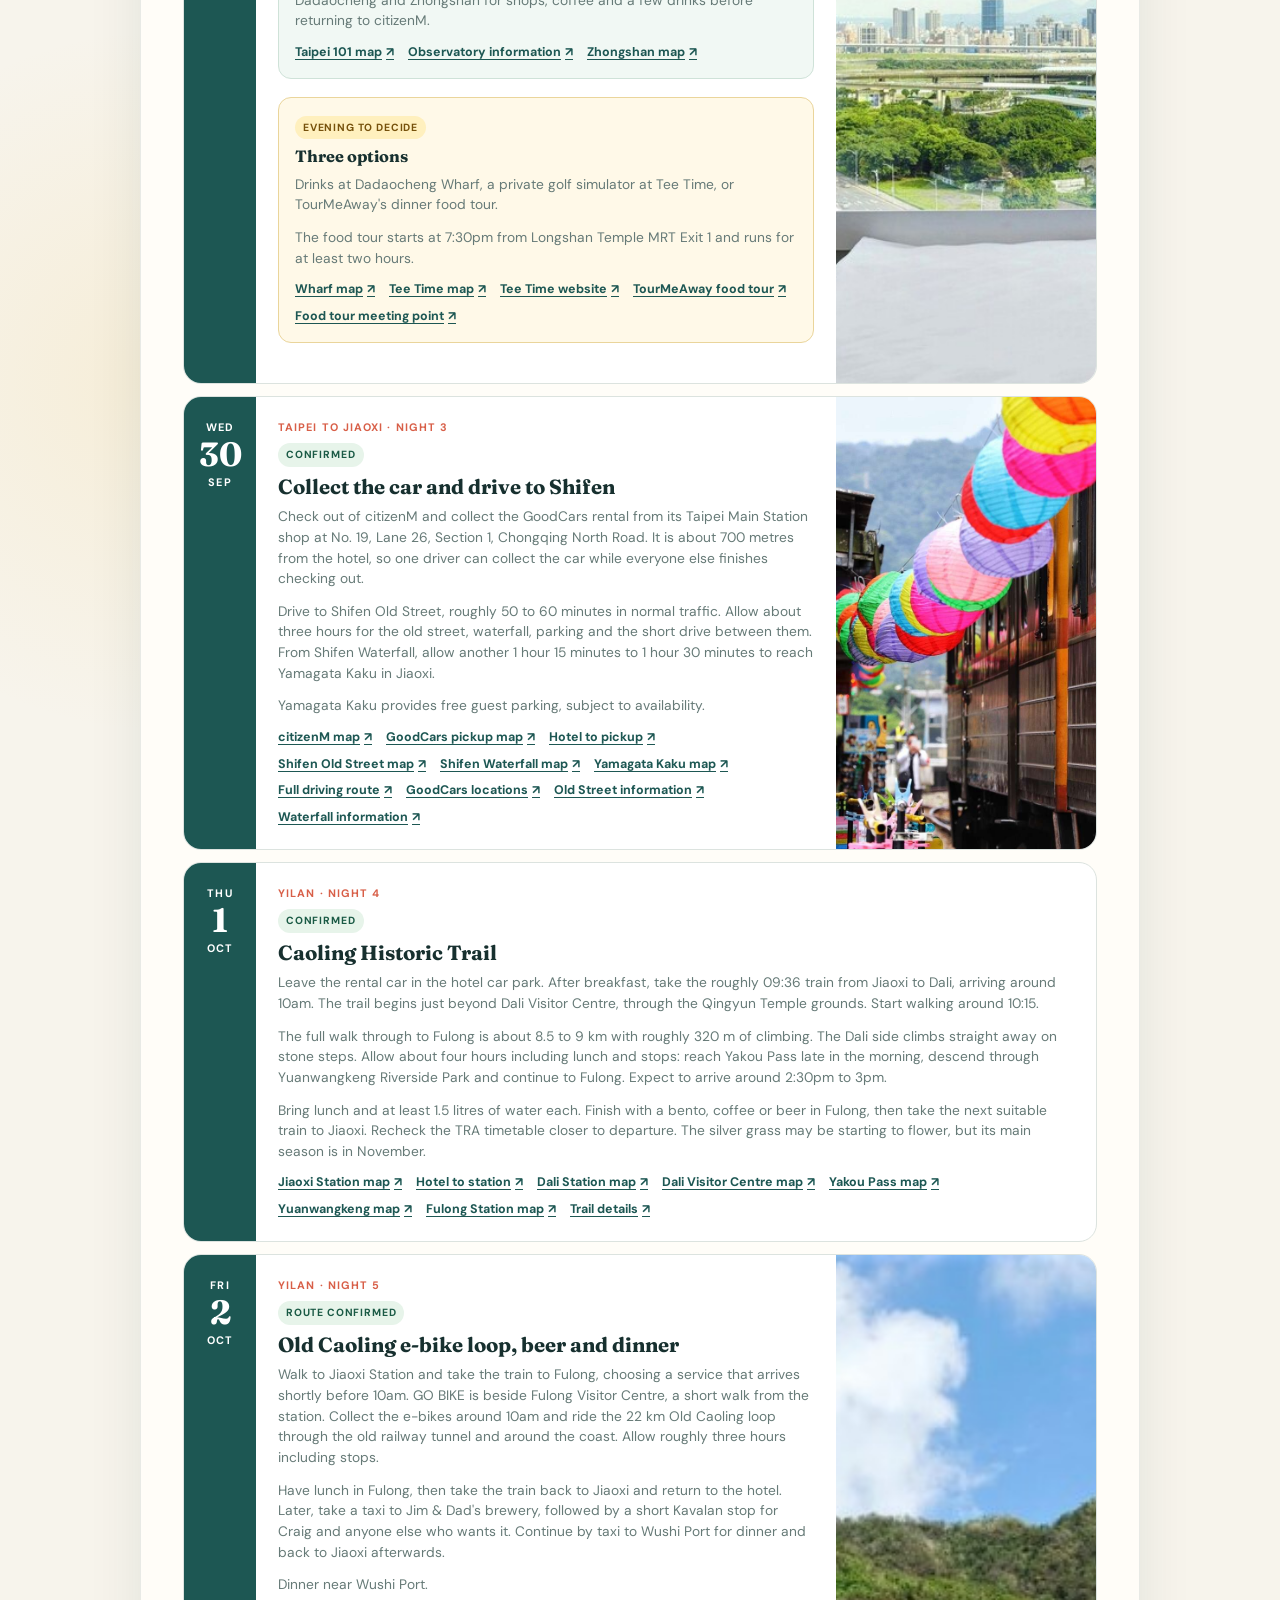
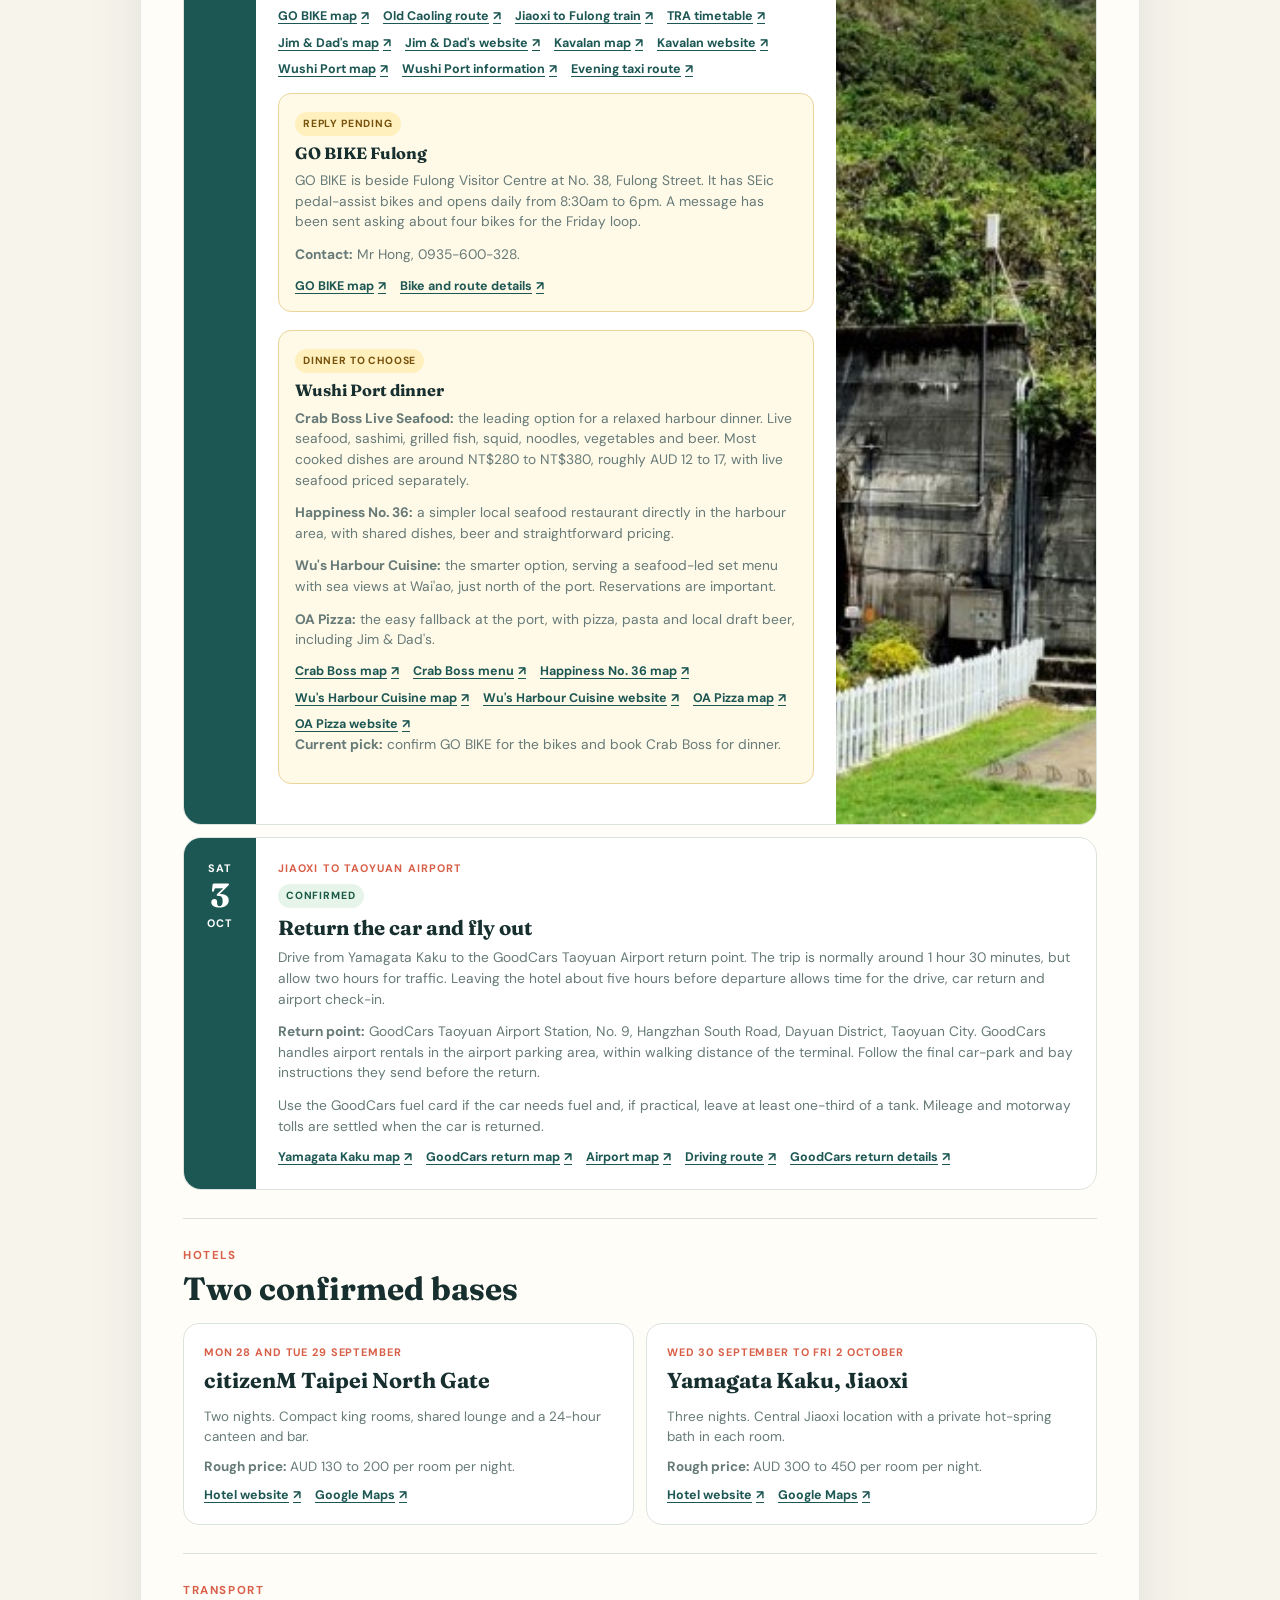
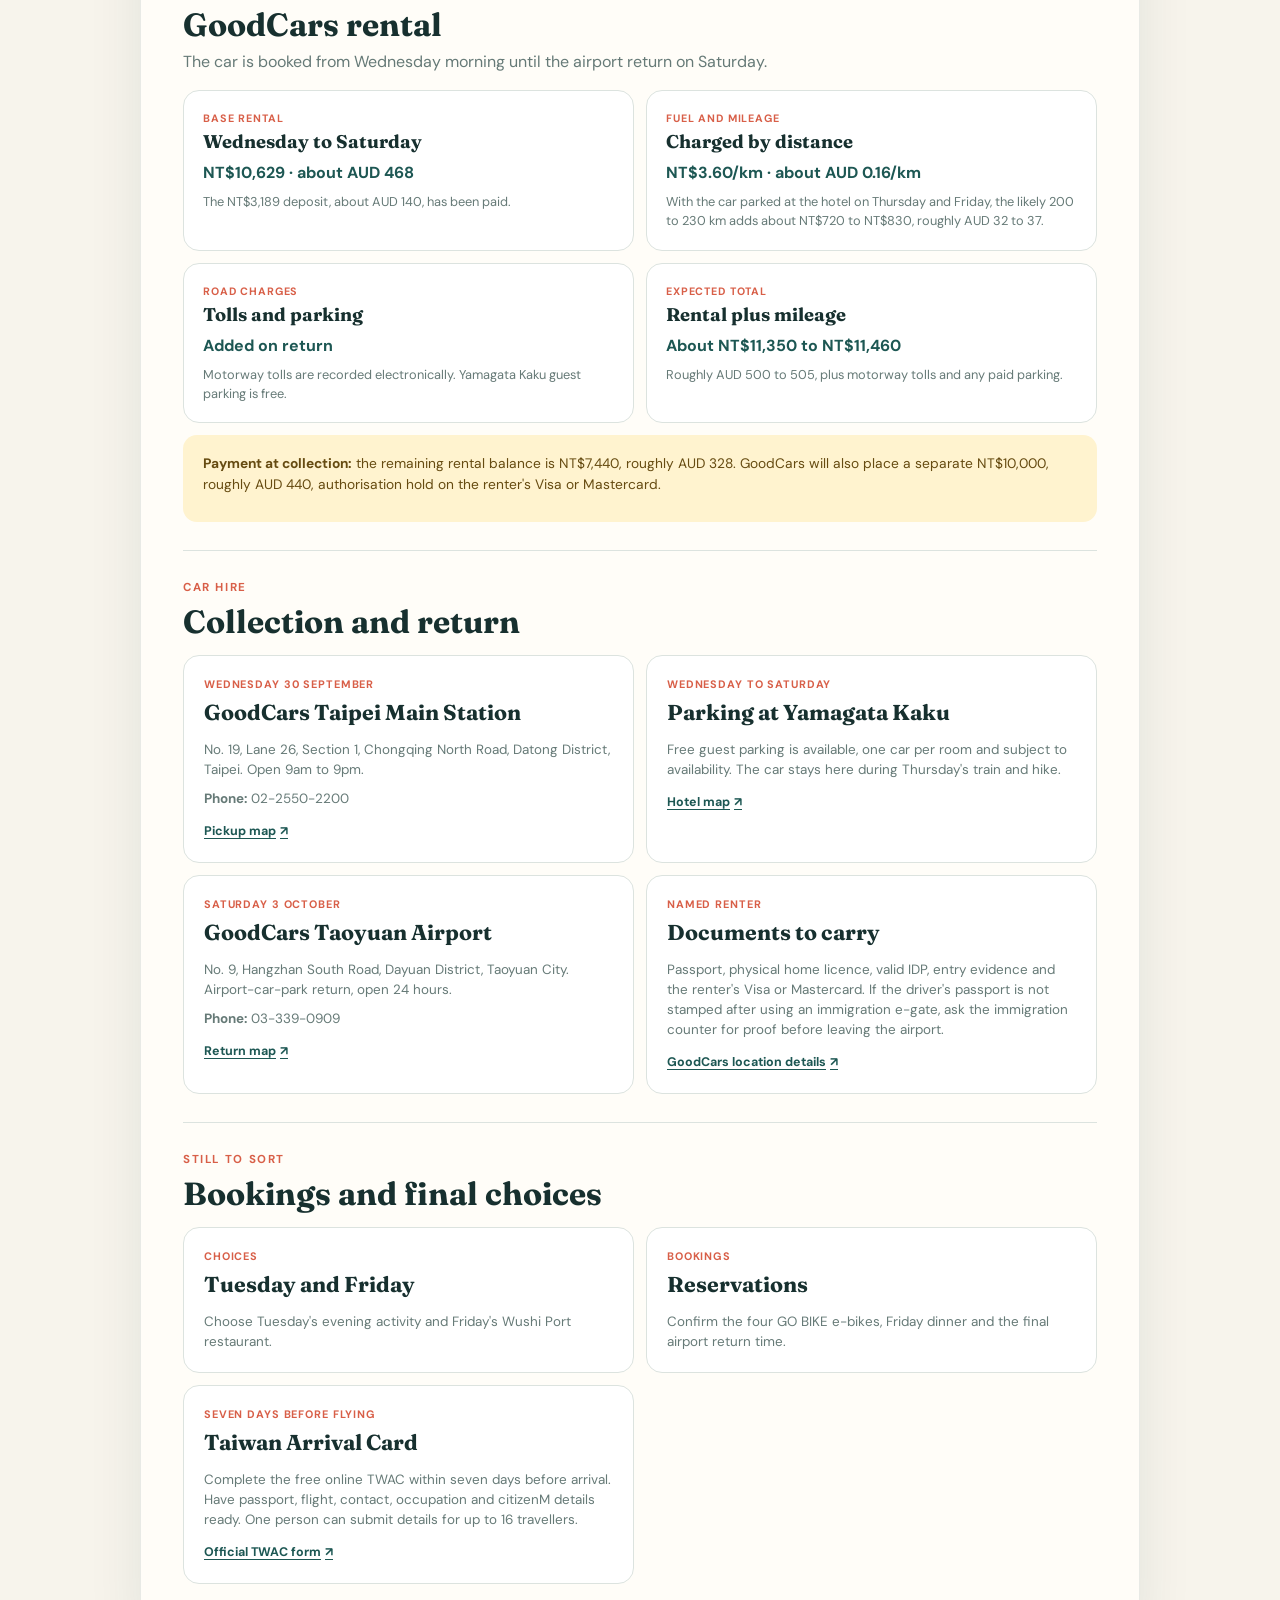
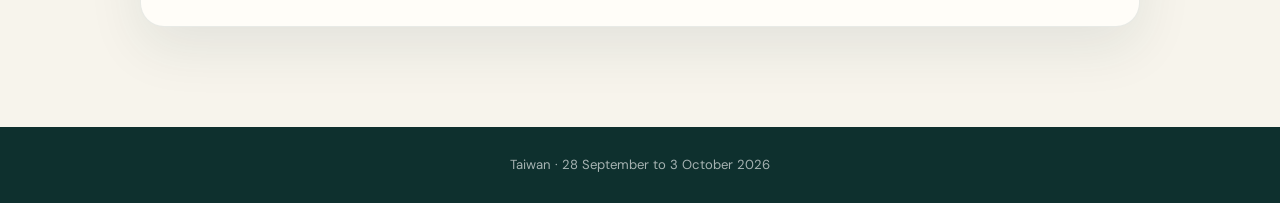
==== commit 2990ec4c: "Use train and taxis for Friday itinerary" ====
--- a/itinerary.html
+++ b/itinerary.html
@@ -176,19 +176,21 @@
               <span class="day-card__place">Yilan · Night 5</span>
               <span class="itinerary-status">Route confirmed</span>
               <h3>Old Caoling e-bike loop, beer and dinner</h3>
-              <p>Drive from Yamagata Kaku to GO BIKE at Fulong, allowing about 40 minutes. Collect the e-bikes around 10am and ride the 22 km Old Caoling loop through the old railway tunnel and around the coast. Allow roughly three hours including stops.</p>
-              <p>After lunch in Fulong, drive about an hour to Jim &amp; Dad's brewery, followed by a short Kavalan stop for Craig and anyone else who wants it. Continue to Wushi Port for dinner, then drive about 15 minutes back to Jiaoxi.</p>
+              <p>Walk to Jiaoxi Station and take the train to Fulong, choosing a service that arrives shortly before 10am. GO BIKE is beside Fulong Visitor Centre, a short walk from the station. Collect the e-bikes around 10am and ride the 22 km Old Caoling loop through the old railway tunnel and around the coast. Allow roughly three hours including stops.</p>
+              <p>Have lunch in Fulong, then take the train back to Jiaoxi and return to the hotel. Later, take a taxi to Jim &amp; Dad's brewery, followed by a short Kavalan stop for Craig and anyone else who wants it. Continue by taxi to Wushi Port for dinner and back to Jiaoxi afterwards.</p>
               <p>Dinner near Wushi Port.</p>
               <div class="link-row">
                 <a class="external-link" href="https://www.google.com/maps/search/?api=1&amp;query=%E6%98%9F%E7%A9%BA+X+%E8%97%9D%E7%B4%A0%E6%9D%91+GO+BIKE+%E7%A6%8F%E9%9A%86" target="_blank" rel="noopener noreferrer">GO BIKE map <span aria-hidden="true">↗</span></a>
                 <a class="external-link" href="https://taiwanbike.tw/en/bikeRoute/search/17995/" target="_blank" rel="noopener noreferrer">Old Caoling route <span aria-hidden="true">↗</span></a>
+                <a class="external-link" href="https://www.google.com/maps/dir/?api=1&amp;origin=Jiaoxi+Train+Station&amp;destination=Fulong+Train+Station+Taiwan&amp;travelmode=transit" target="_blank" rel="noopener noreferrer">Jiaoxi to Fulong train <span aria-hidden="true">↗</span></a>
+                <a class="external-link" href="https://tip.railway.gov.tw/tra-tip-web/tip?lang=EN_US" target="_blank" rel="noopener noreferrer">TRA timetable <span aria-hidden="true">↗</span></a>
                 <a class="external-link" href="https://www.google.com/maps/search/?api=1&amp;query=Jim+and+Dad%27s+Brewing+Company+Yilan" target="_blank" rel="noopener noreferrer">Jim &amp; Dad's map <span aria-hidden="true">↗</span></a>
                 <a class="external-link" href="https://janddbrewing.com/" target="_blank" rel="noopener noreferrer">Jim &amp; Dad's website <span aria-hidden="true">↗</span></a>
                 <a class="external-link" href="https://www.google.com/maps/search/?api=1&amp;query=Kavalan+Whisky+Distillery+Yilan" target="_blank" rel="noopener noreferrer">Kavalan map <span aria-hidden="true">↗</span></a>
                 <a class="external-link" href="https://www.kavalanwhisky.com/en/index.php" target="_blank" rel="noopener noreferrer">Kavalan website <span aria-hidden="true">↗</span></a>
                 <a class="external-link" href="https://www.google.com/maps/search/?api=1&amp;query=Wushi+Harbor+Yilan" target="_blank" rel="noopener noreferrer">Wushi Port map <span aria-hidden="true">↗</span></a>
                 <a class="external-link" href="https://eng.taiwan.net.tw/m1.aspx?id=A12-00478&amp;sNo=0002106" target="_blank" rel="noopener noreferrer">Wushi Port information <span aria-hidden="true">↗</span></a>
-                <a class="external-link" href="https://www.google.com/maps/dir/?api=1&amp;origin=Yamagata+Kaku+Hotel+Spa+Jiaoxi&amp;destination=Yamagata+Kaku+Hotel+Spa+Jiaoxi&amp;waypoints=%E6%98%9F%E7%A9%BA+X+%E8%97%9D%E7%B4%A0%E6%9D%91+GO+BIKE+%E7%A6%8F%E9%9A%86%7CJim+and+Dad%27s+Brewing+Company+Yilan%7CKavalan+Whisky+Distillery+Yilan%7CWushi+Harbor+Yilan&amp;travelmode=driving" target="_blank" rel="noopener noreferrer">Full driving route <span aria-hidden="true">↗</span></a>
+                <a class="external-link" href="https://www.google.com/maps/dir/?api=1&amp;origin=Yamagata+Kaku+Hotel+Spa+Jiaoxi&amp;destination=Yamagata+Kaku+Hotel+Spa+Jiaoxi&amp;waypoints=Jim+and+Dad%27s+Brewing+Company+Yilan%7CKavalan+Whisky+Distillery+Yilan%7CWushi+Harbor+Yilan&amp;travelmode=driving" target="_blank" rel="noopener noreferrer">Evening taxi route <span aria-hidden="true">↗</span></a>
               </div>
 
               <div class="itinerary-detail itinerary-detail--open">
@@ -292,7 +294,7 @@
               <span class="transport-cost__day">Fuel and mileage</span>
               <h4>Charged by distance</h4>
               <strong class="transport-cost__price">NT$3.60/km · about AUD 0.16/km</strong>
-              <p>The likely 340 to 370 km adds about NT$1,225 to NT$1,330, roughly AUD 54 to 59.</p>
+              <p>With the car parked at the hotel on Thursday and Friday, the likely 200 to 230 km adds about NT$720 to NT$830, roughly AUD 32 to 37.</p>
             </article>
             <article class="transport-cost">
               <span class="transport-cost__day">Road charges</span>
@@ -303,8 +305,8 @@
             <article class="transport-cost">
               <span class="transport-cost__day">Expected total</span>
               <h4>Rental plus mileage</h4>
-              <strong class="transport-cost__price">About NT$11,850 to NT$11,960</strong>
-              <p>Roughly AUD 522 to 527, plus motorway tolls and any paid parking.</p>
+              <strong class="transport-cost__price">About NT$11,350 to NT$11,460</strong>
+              <p>Roughly AUD 500 to 505, plus motorway tolls and any paid parking.</p>
             </article>
           </div>
           <div class="transport-total">
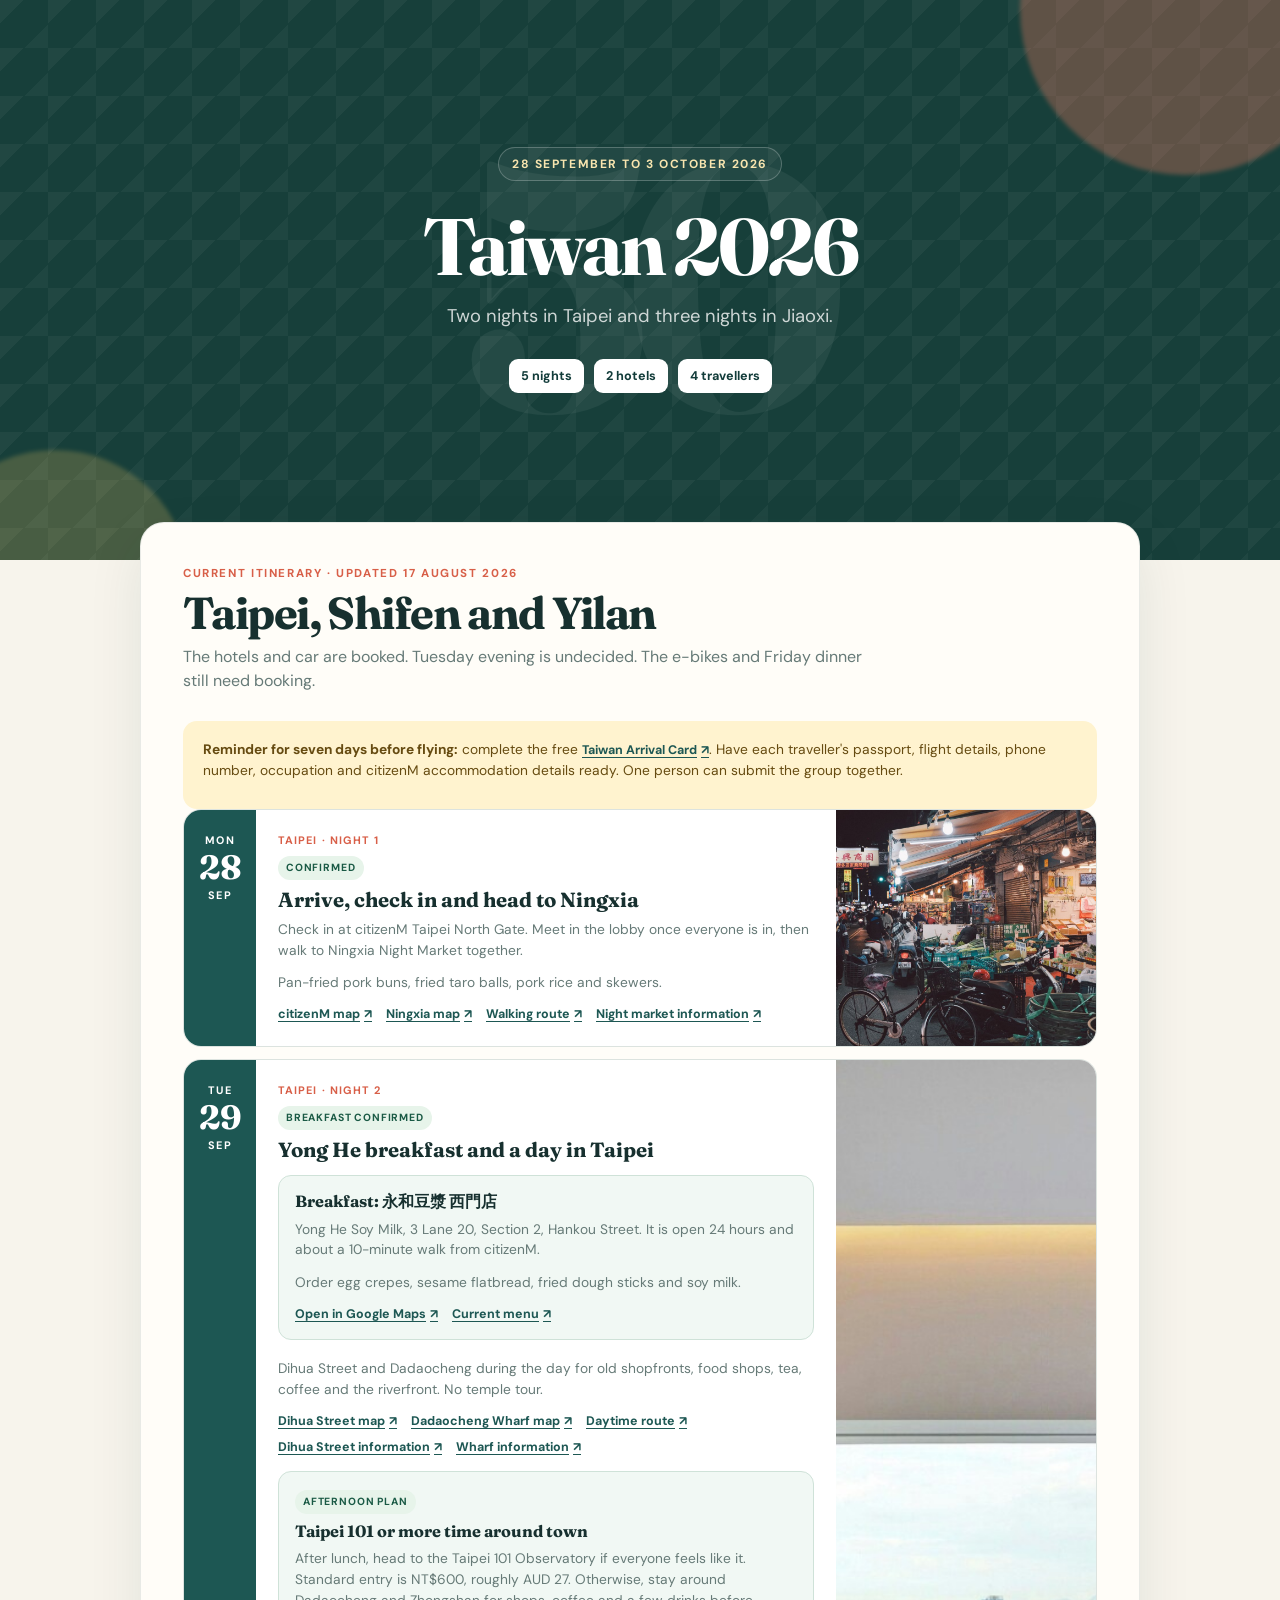
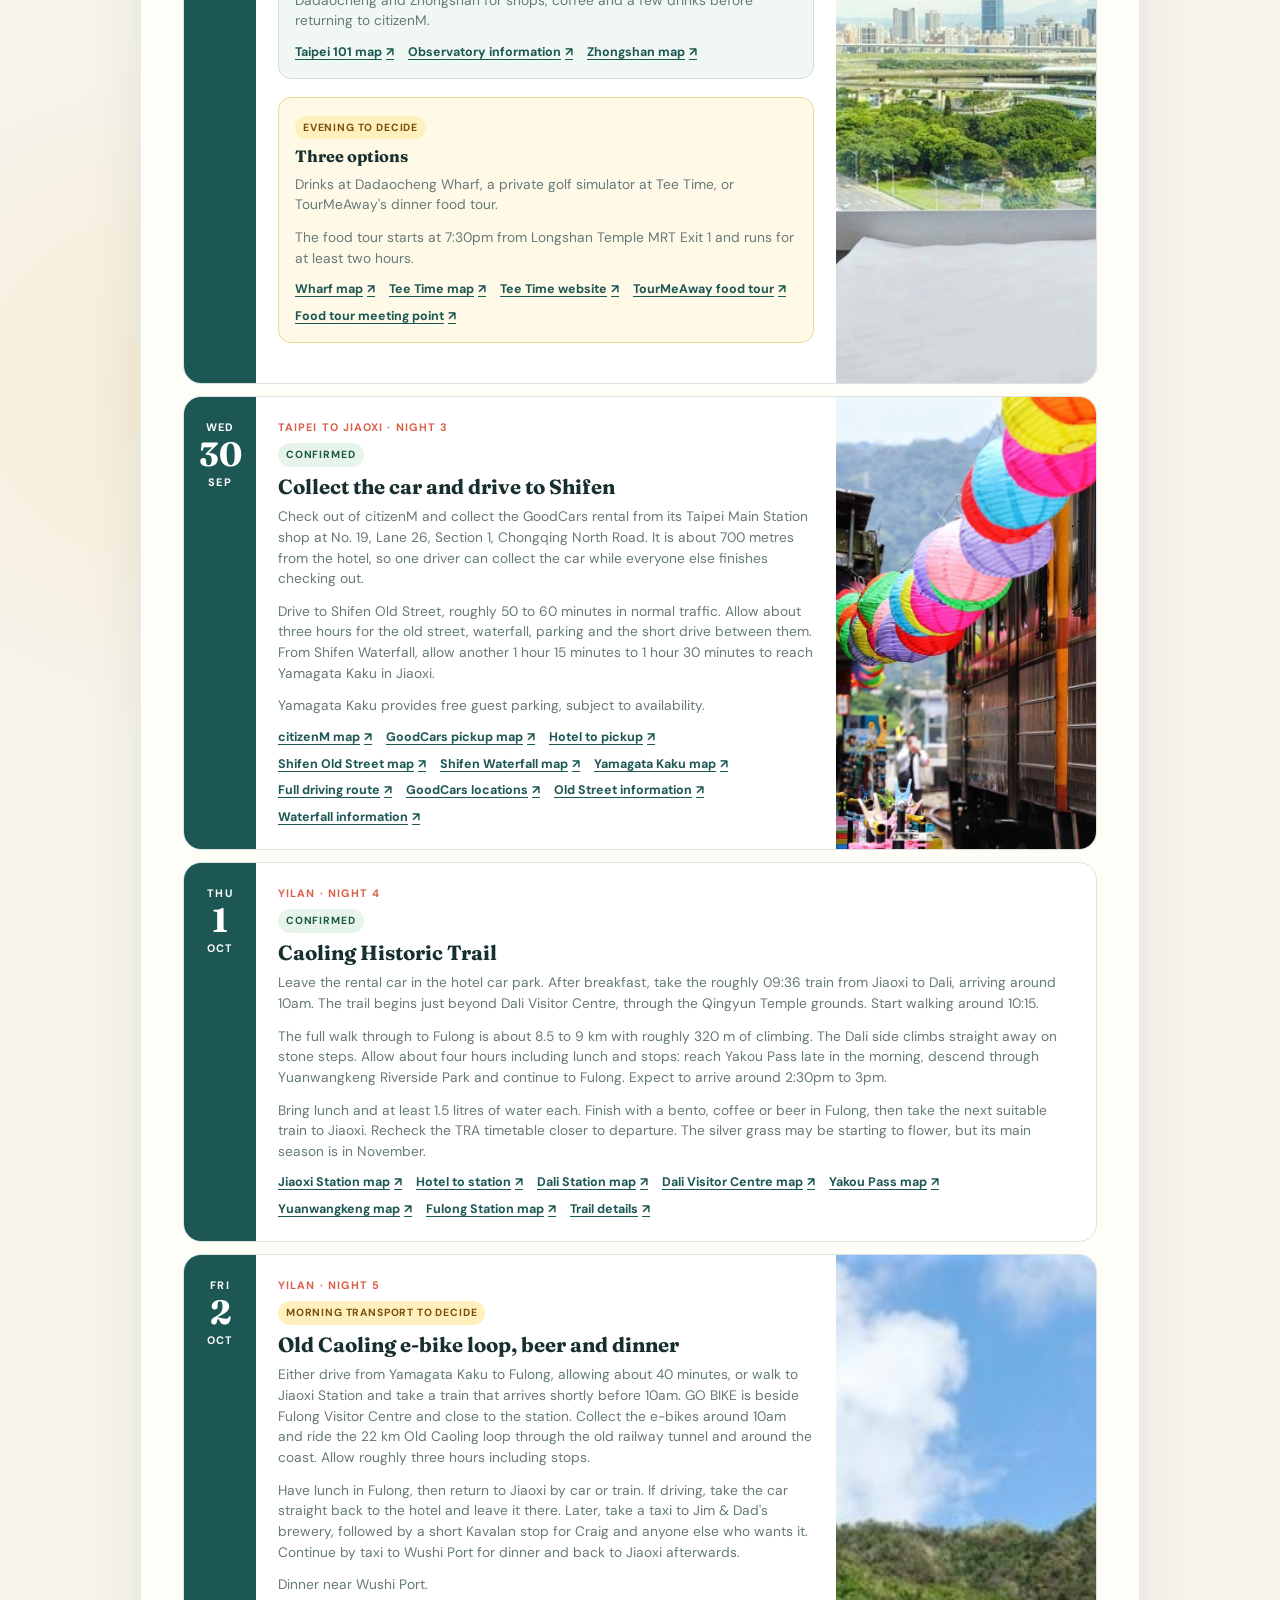
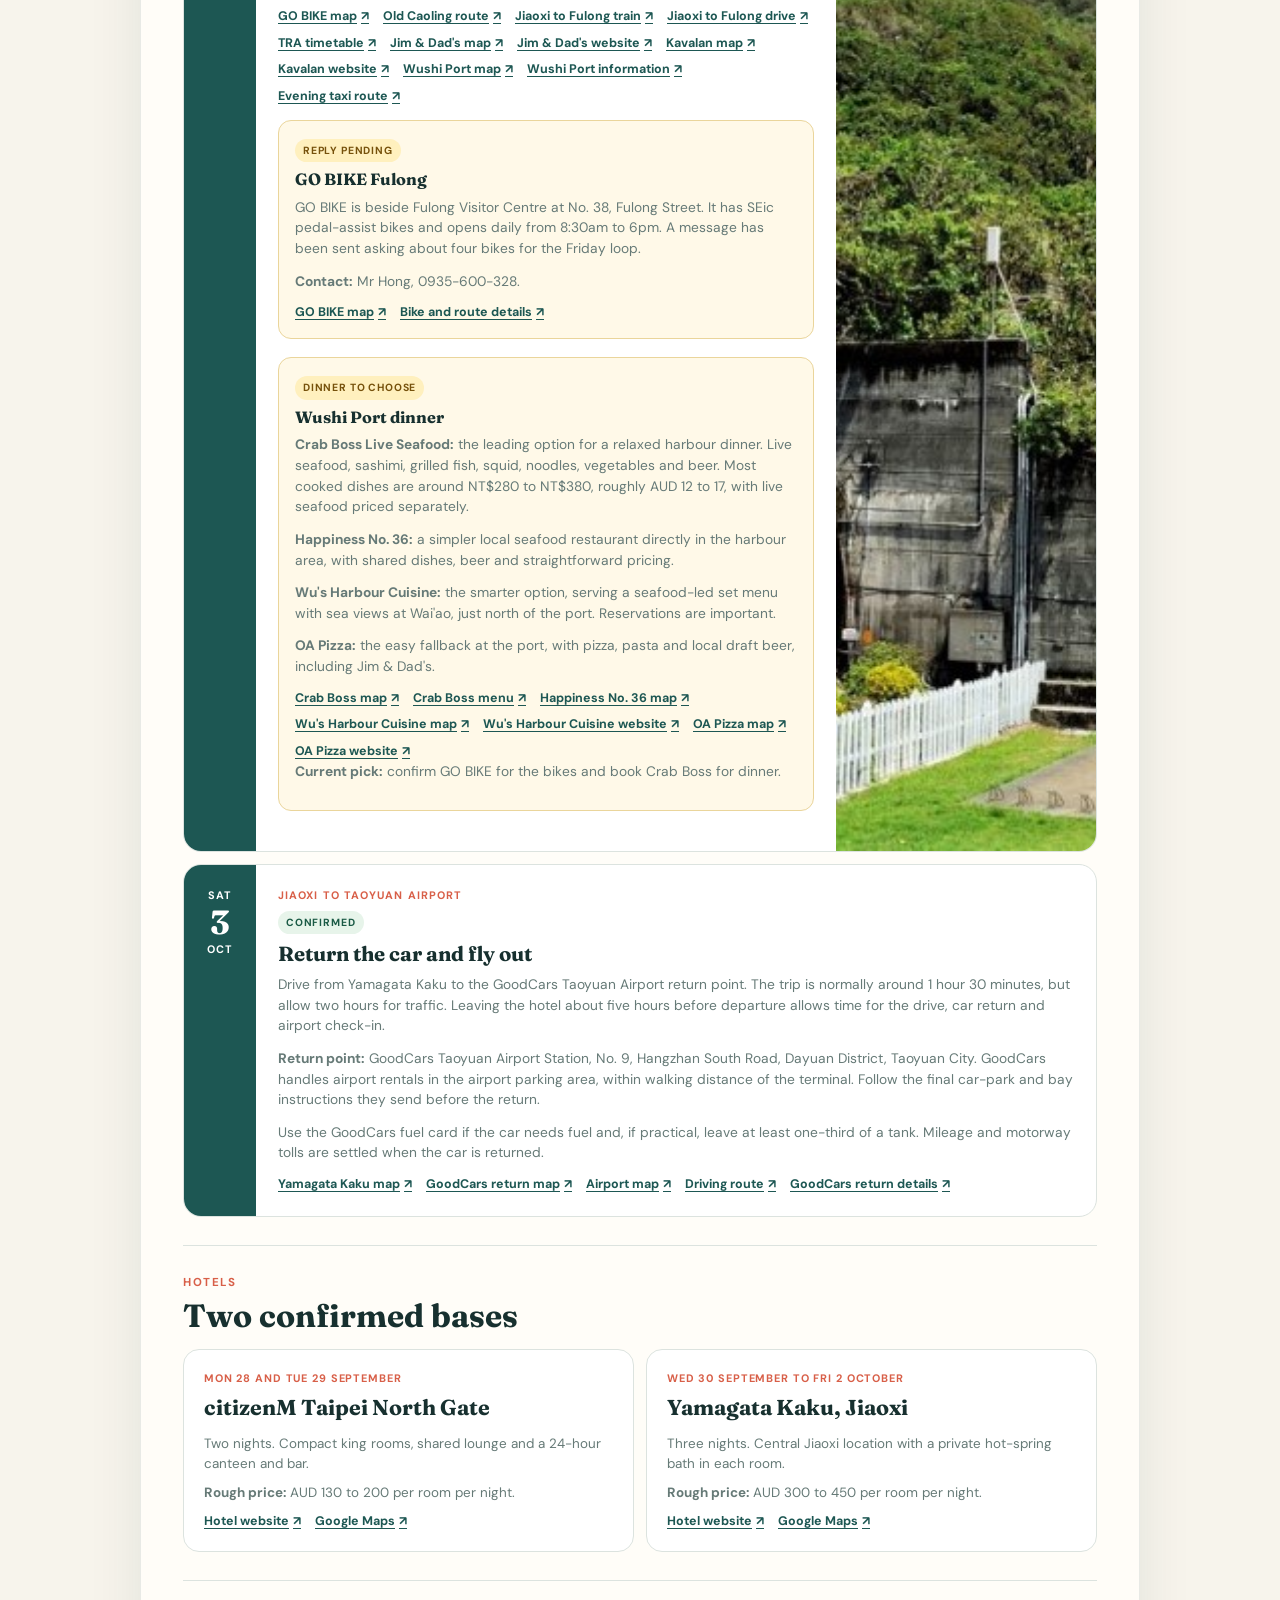
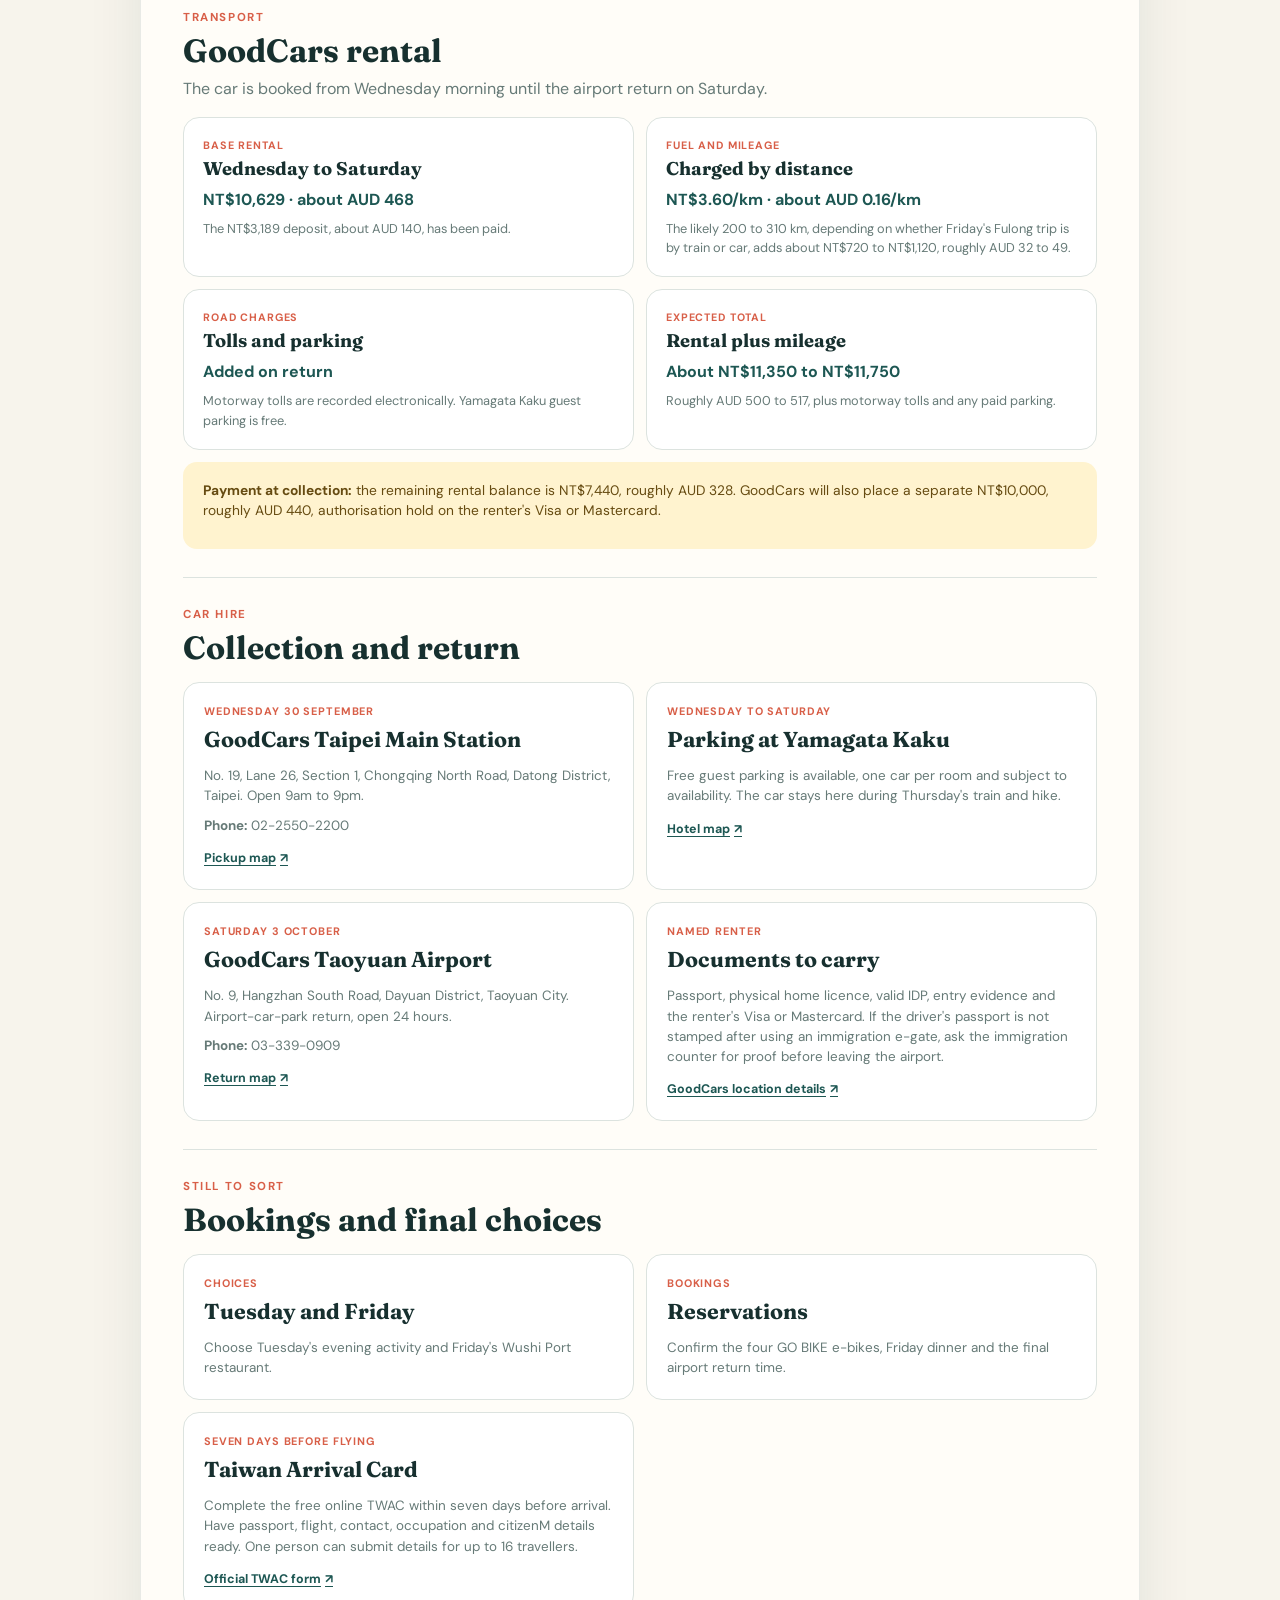
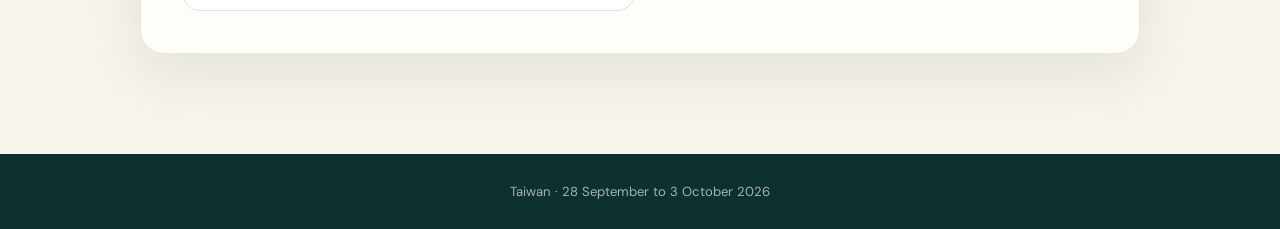
==== commit b6f37146: "Keep Friday Fulong transport flexible" ====
--- a/itinerary.html
+++ b/itinerary.html
@@ -174,15 +174,16 @@
             <div class="day-card__date"><span>Fri</span><strong>2</strong><span>Oct</span></div>
             <div class="day-card__body">
               <span class="day-card__place">Yilan · Night 5</span>
-              <span class="itinerary-status">Route confirmed</span>
+              <span class="itinerary-status itinerary-status--open">Morning transport to decide</span>
               <h3>Old Caoling e-bike loop, beer and dinner</h3>
-              <p>Walk to Jiaoxi Station and take the train to Fulong, choosing a service that arrives shortly before 10am. GO BIKE is beside Fulong Visitor Centre, a short walk from the station. Collect the e-bikes around 10am and ride the 22 km Old Caoling loop through the old railway tunnel and around the coast. Allow roughly three hours including stops.</p>
-              <p>Have lunch in Fulong, then take the train back to Jiaoxi and return to the hotel. Later, take a taxi to Jim &amp; Dad's brewery, followed by a short Kavalan stop for Craig and anyone else who wants it. Continue by taxi to Wushi Port for dinner and back to Jiaoxi afterwards.</p>
+              <p>Either drive from Yamagata Kaku to Fulong, allowing about 40 minutes, or walk to Jiaoxi Station and take a train that arrives shortly before 10am. GO BIKE is beside Fulong Visitor Centre and close to the station. Collect the e-bikes around 10am and ride the 22 km Old Caoling loop through the old railway tunnel and around the coast. Allow roughly three hours including stops.</p>
+              <p>Have lunch in Fulong, then return to Jiaoxi by car or train. If driving, take the car straight back to the hotel and leave it there. Later, take a taxi to Jim &amp; Dad's brewery, followed by a short Kavalan stop for Craig and anyone else who wants it. Continue by taxi to Wushi Port for dinner and back to Jiaoxi afterwards.</p>
               <p>Dinner near Wushi Port.</p>
               <div class="link-row">
                 <a class="external-link" href="https://www.google.com/maps/search/?api=1&amp;query=%E6%98%9F%E7%A9%BA+X+%E8%97%9D%E7%B4%A0%E6%9D%91+GO+BIKE+%E7%A6%8F%E9%9A%86" target="_blank" rel="noopener noreferrer">GO BIKE map <span aria-hidden="true">↗</span></a>
                 <a class="external-link" href="https://taiwanbike.tw/en/bikeRoute/search/17995/" target="_blank" rel="noopener noreferrer">Old Caoling route <span aria-hidden="true">↗</span></a>
                 <a class="external-link" href="https://www.google.com/maps/dir/?api=1&amp;origin=Jiaoxi+Train+Station&amp;destination=Fulong+Train+Station+Taiwan&amp;travelmode=transit" target="_blank" rel="noopener noreferrer">Jiaoxi to Fulong train <span aria-hidden="true">↗</span></a>
+                <a class="external-link" href="https://www.google.com/maps/dir/?api=1&amp;origin=Yamagata+Kaku+Hotel+Spa+Jiaoxi&amp;destination=%E6%98%9F%E7%A9%BA+X+%E8%97%9D%E7%B4%A0%E6%9D%91+GO+BIKE+%E7%A6%8F%E9%9A%86&amp;travelmode=driving" target="_blank" rel="noopener noreferrer">Jiaoxi to Fulong drive <span aria-hidden="true">↗</span></a>
                 <a class="external-link" href="https://tip.railway.gov.tw/tra-tip-web/tip?lang=EN_US" target="_blank" rel="noopener noreferrer">TRA timetable <span aria-hidden="true">↗</span></a>
                 <a class="external-link" href="https://www.google.com/maps/search/?api=1&amp;query=Jim+and+Dad%27s+Brewing+Company+Yilan" target="_blank" rel="noopener noreferrer">Jim &amp; Dad's map <span aria-hidden="true">↗</span></a>
                 <a class="external-link" href="https://janddbrewing.com/" target="_blank" rel="noopener noreferrer">Jim &amp; Dad's website <span aria-hidden="true">↗</span></a>
@@ -294,7 +295,7 @@
               <span class="transport-cost__day">Fuel and mileage</span>
               <h4>Charged by distance</h4>
               <strong class="transport-cost__price">NT$3.60/km · about AUD 0.16/km</strong>
-              <p>With the car parked at the hotel on Thursday and Friday, the likely 200 to 230 km adds about NT$720 to NT$830, roughly AUD 32 to 37.</p>
+              <p>The likely 200 to 310 km, depending on whether Friday's Fulong trip is by train or car, adds about NT$720 to NT$1,120, roughly AUD 32 to 49.</p>
             </article>
             <article class="transport-cost">
               <span class="transport-cost__day">Road charges</span>
@@ -305,8 +306,8 @@
             <article class="transport-cost">
               <span class="transport-cost__day">Expected total</span>
               <h4>Rental plus mileage</h4>
-              <strong class="transport-cost__price">About NT$11,350 to NT$11,460</strong>
-              <p>Roughly AUD 500 to 505, plus motorway tolls and any paid parking.</p>
+              <strong class="transport-cost__price">About NT$11,350 to NT$11,750</strong>
+              <p>Roughly AUD 500 to 517, plus motorway tolls and any paid parking.</p>
             </article>
           </div>
           <div class="transport-total">
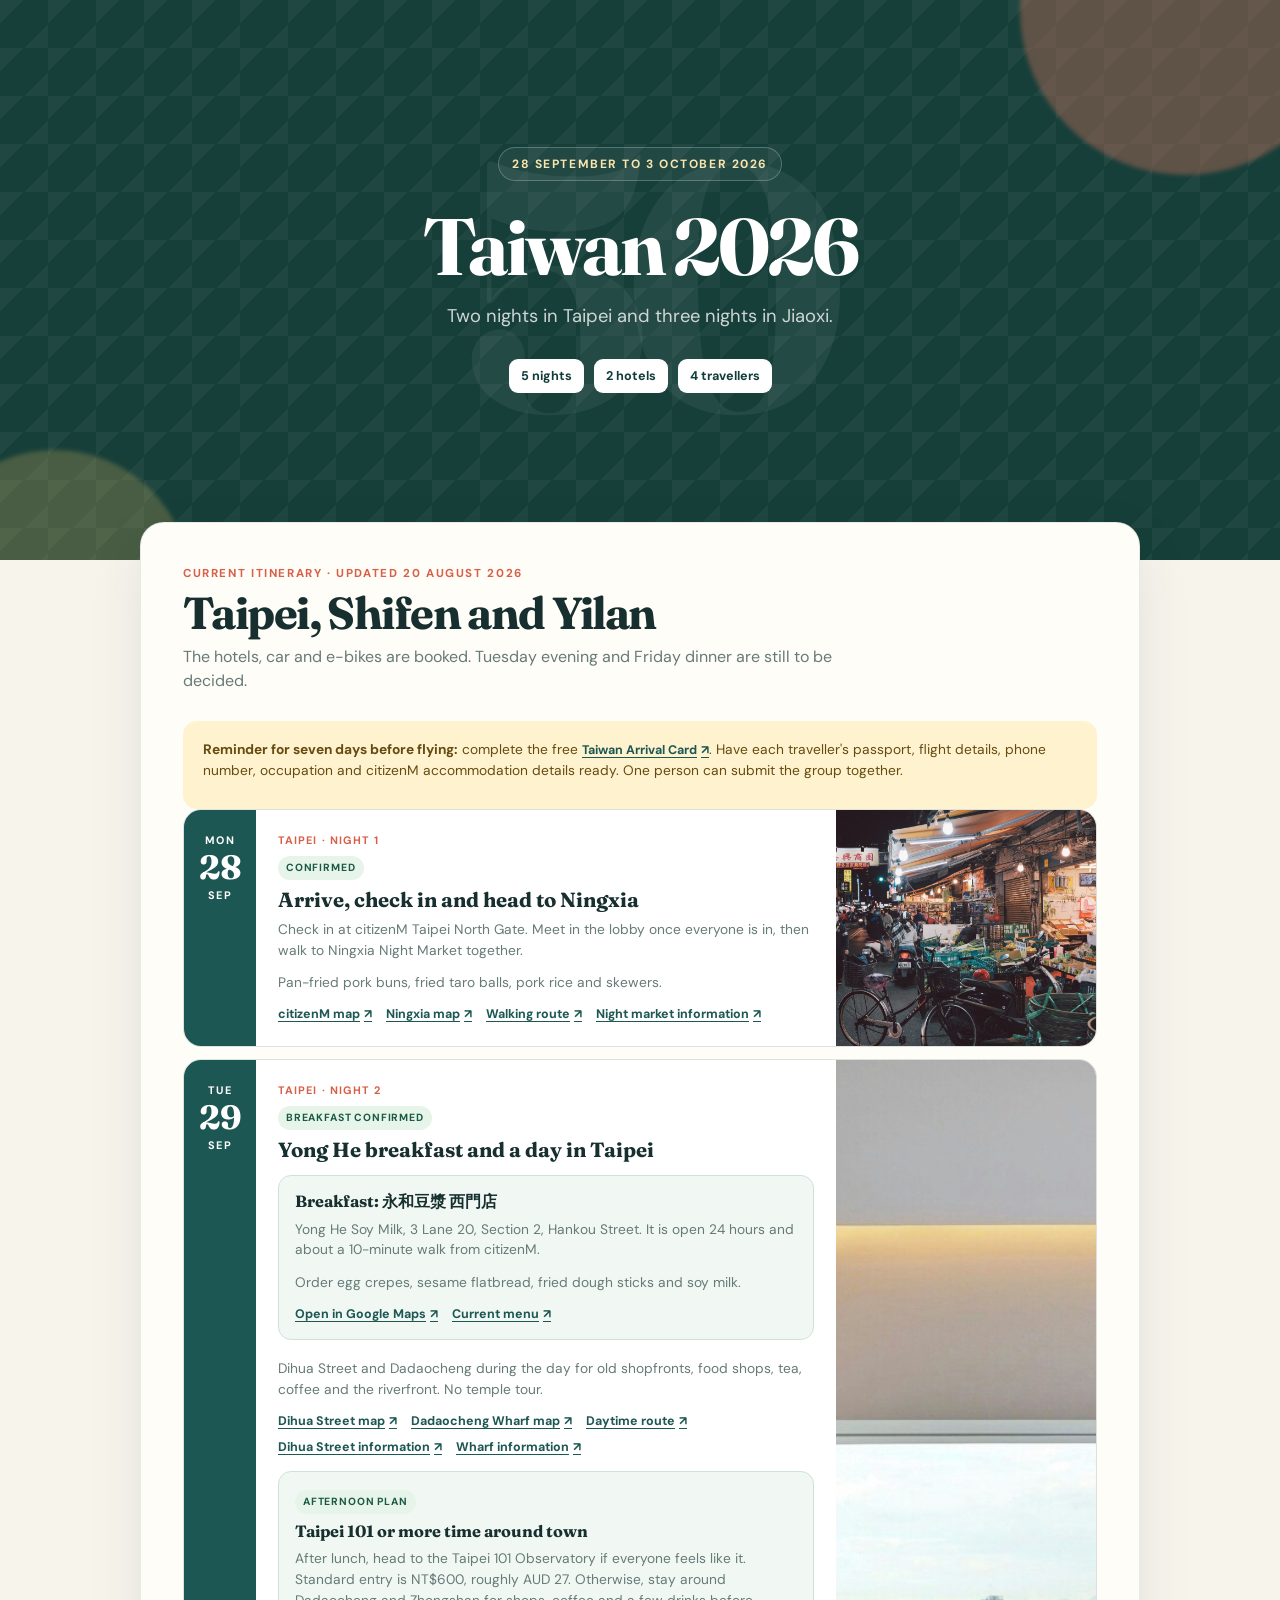
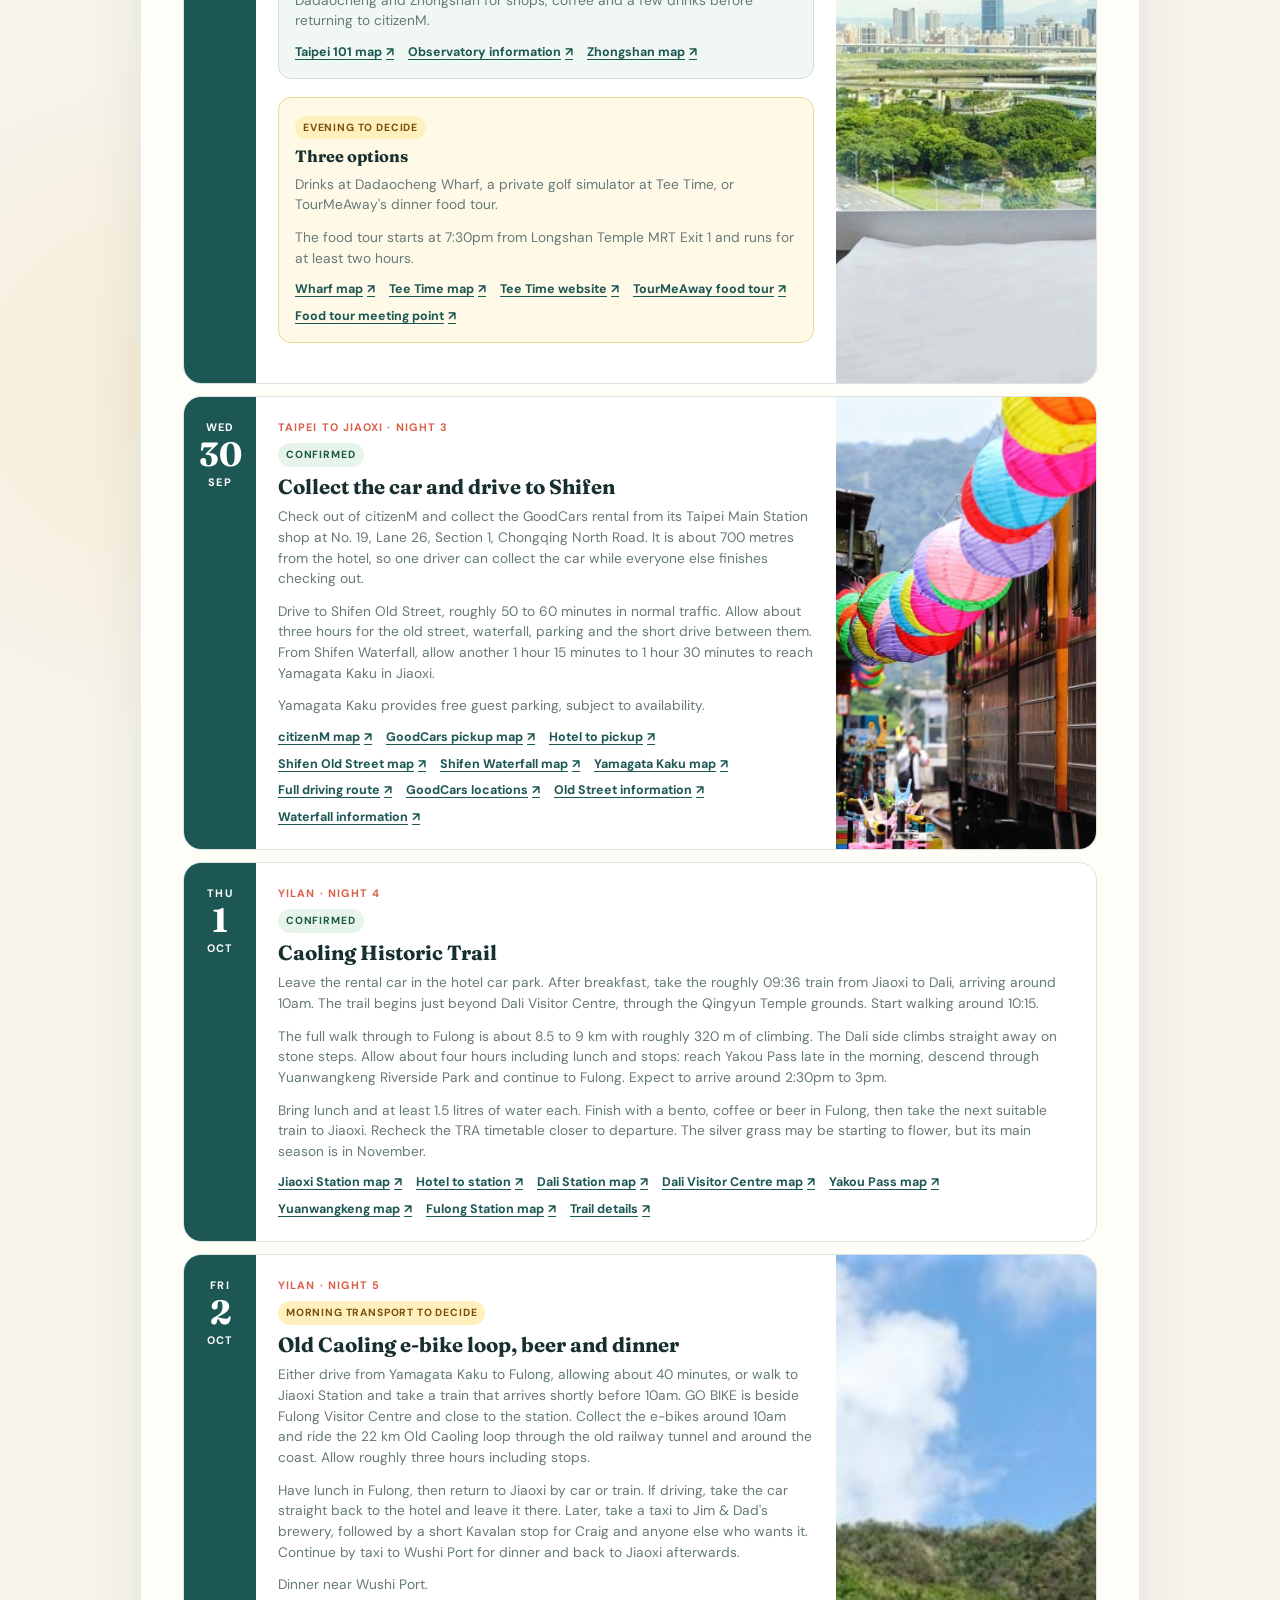
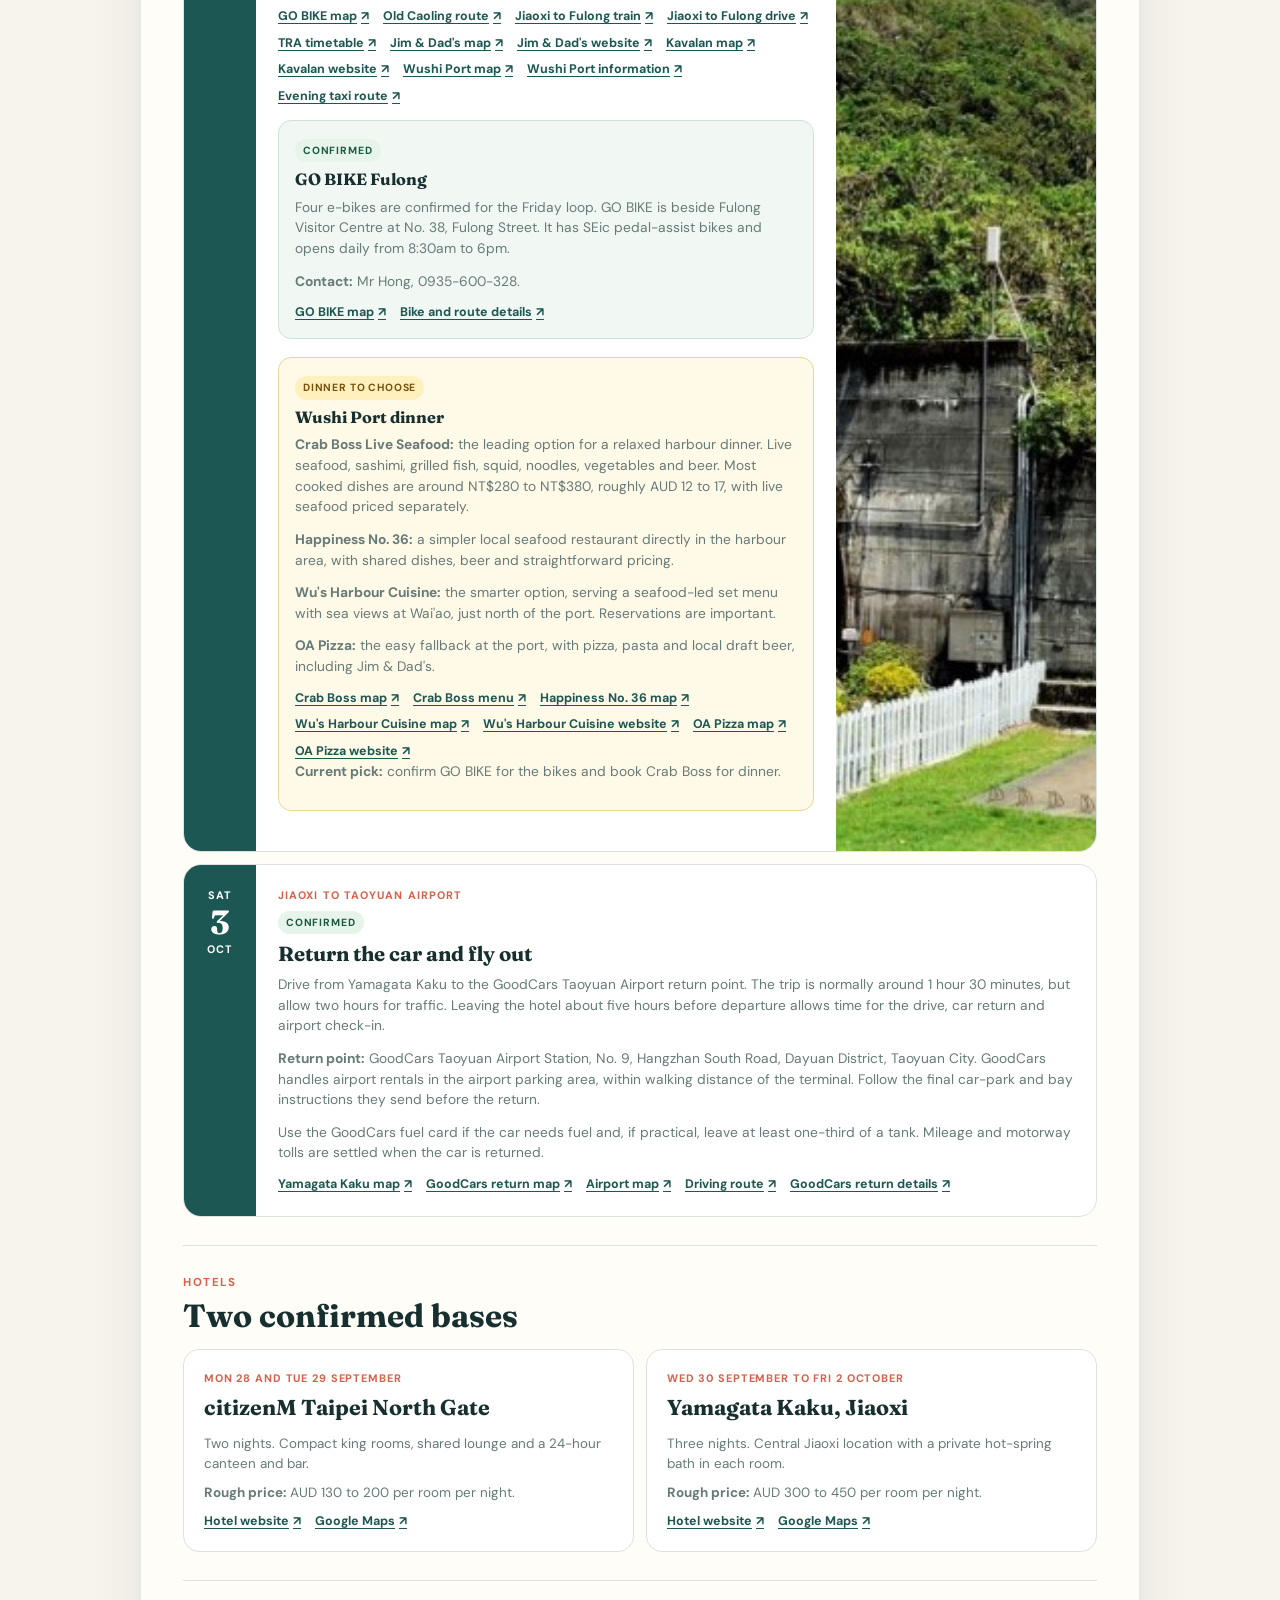
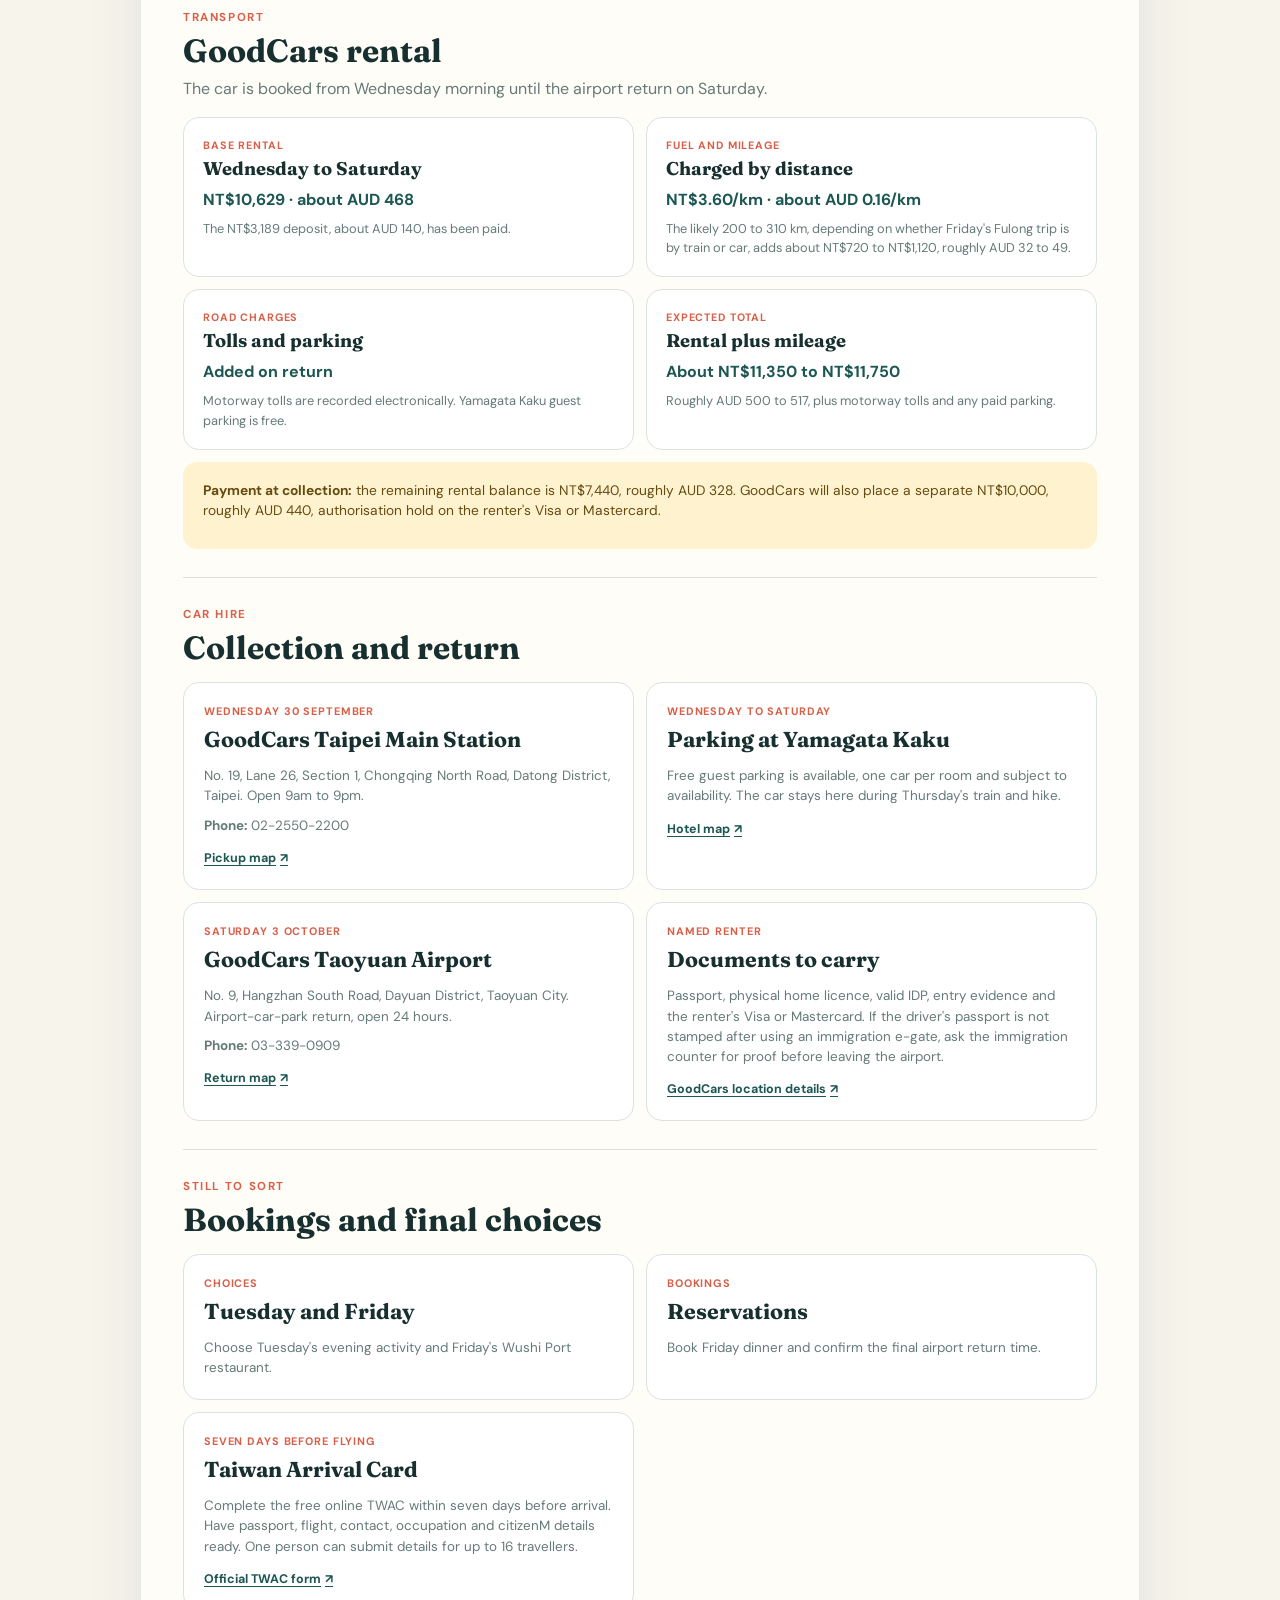
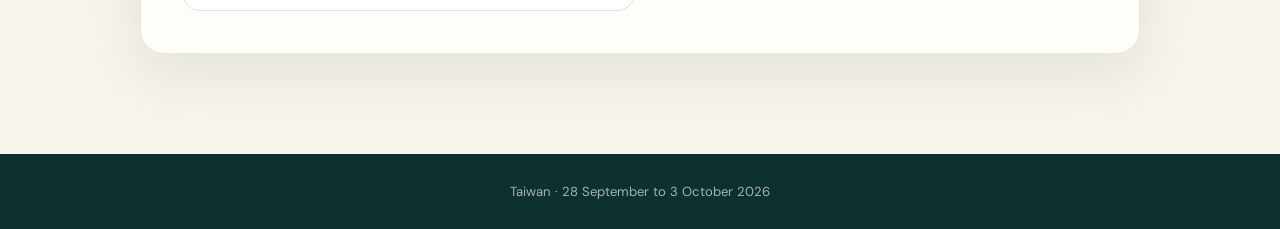
==== commit 47150fbc: "Confirm Friday e-bike booking" ====
--- a/itinerary.html
+++ b/itinerary.html
@@ -31,9 +31,9 @@
     <main class="shell main-content main-content--itinerary">
       <section class="plan-intro" aria-labelledby="itinerary-title">
         <div class="plan-intro__heading">
-          <span class="question__number">Current itinerary · Updated 17 August 2026</span>
+          <span class="question__number">Current itinerary · Updated 20 August 2026</span>
           <h2 id="itinerary-title">Taipei, Shifen and Yilan</h2>
-          <p>The hotels and car are booked. Tuesday evening is undecided. The e-bikes and Friday dinner still need booking.</p>
+          <p>The hotels, car and e-bikes are booked. Tuesday evening and Friday dinner are still to be decided.</p>
         </div>
 
         <div class="transport-total">
@@ -194,10 +194,10 @@
                 <a class="external-link" href="https://www.google.com/maps/dir/?api=1&amp;origin=Yamagata+Kaku+Hotel+Spa+Jiaoxi&amp;destination=Yamagata+Kaku+Hotel+Spa+Jiaoxi&amp;waypoints=Jim+and+Dad%27s+Brewing+Company+Yilan%7CKavalan+Whisky+Distillery+Yilan%7CWushi+Harbor+Yilan&amp;travelmode=driving" target="_blank" rel="noopener noreferrer">Evening taxi route <span aria-hidden="true">↗</span></a>
               </div>
 
-              <div class="itinerary-detail itinerary-detail--open">
-                <span class="itinerary-status itinerary-status--open">Reply pending</span>
+              <div class="itinerary-detail">
+                <span class="itinerary-status">Confirmed</span>
                 <h4>GO BIKE Fulong</h4>
-                <p>GO BIKE is beside Fulong Visitor Centre at No. 38, Fulong Street. It has SEic pedal-assist bikes and opens daily from 8:30am to 6pm. A message has been sent asking about four bikes for the Friday loop.</p>
+                <p>Four e-bikes are confirmed for the Friday loop. GO BIKE is beside Fulong Visitor Centre at No. 38, Fulong Street. It has SEic pedal-assist bikes and opens daily from 8:30am to 6pm.</p>
                 <p><strong>Contact:</strong> Mr Hong, 0935-600-328.</p>
                 <div class="link-row">
                   <a class="external-link" href="https://www.google.com/maps/search/?api=1&amp;query=%E6%98%9F%E7%A9%BA+X+%E8%97%9D%E7%B4%A0%E6%9D%91+GO+BIKE+%E7%A6%8F%E9%9A%86" target="_blank" rel="noopener noreferrer">GO BIKE map <span aria-hidden="true">↗</span></a>
@@ -364,7 +364,7 @@
             <article class="stay-block">
               <span class="stay-block__nights">Bookings</span>
               <h4>Reservations</h4>
-              <p>Confirm the four GO BIKE e-bikes, Friday dinner and the final airport return time.</p>
+              <p>Book Friday dinner and confirm the final airport return time.</p>
             </article>
             <article class="stay-block">
               <span class="stay-block__nights">Seven days before flying</span>
